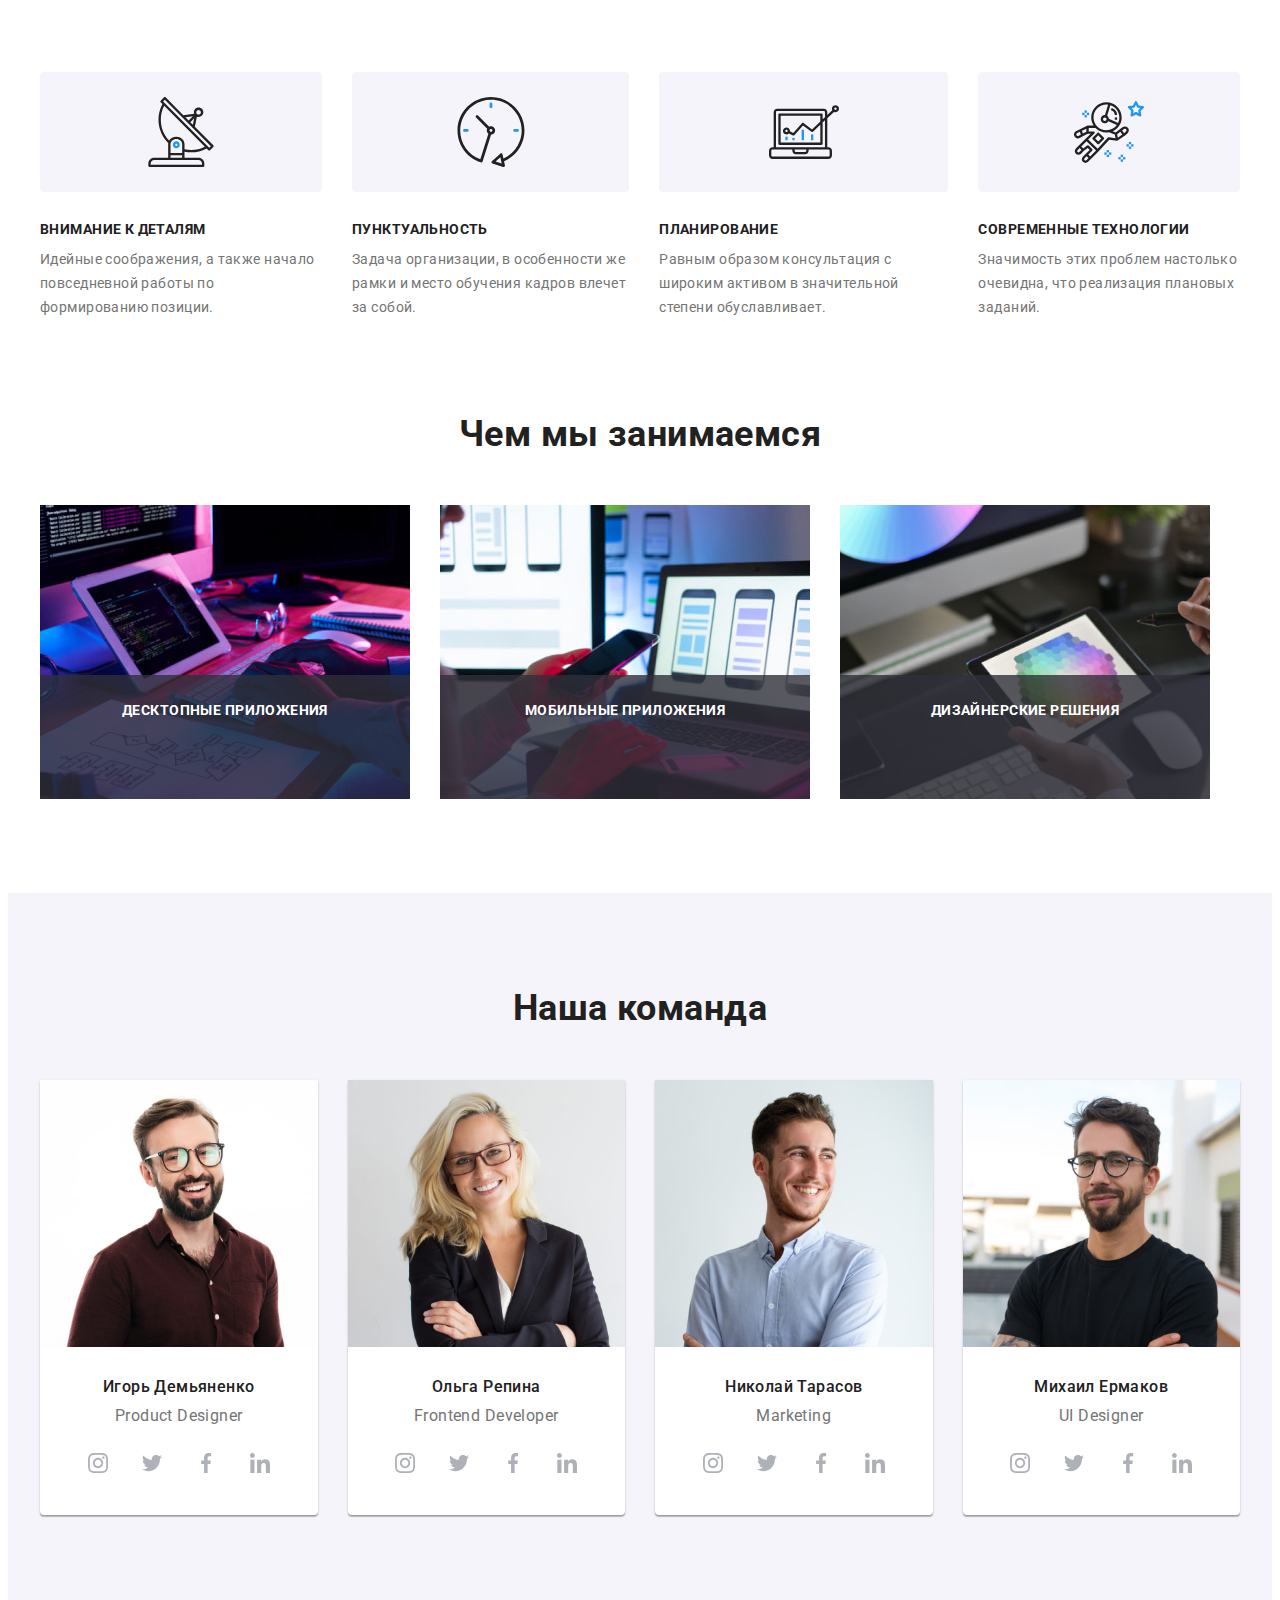
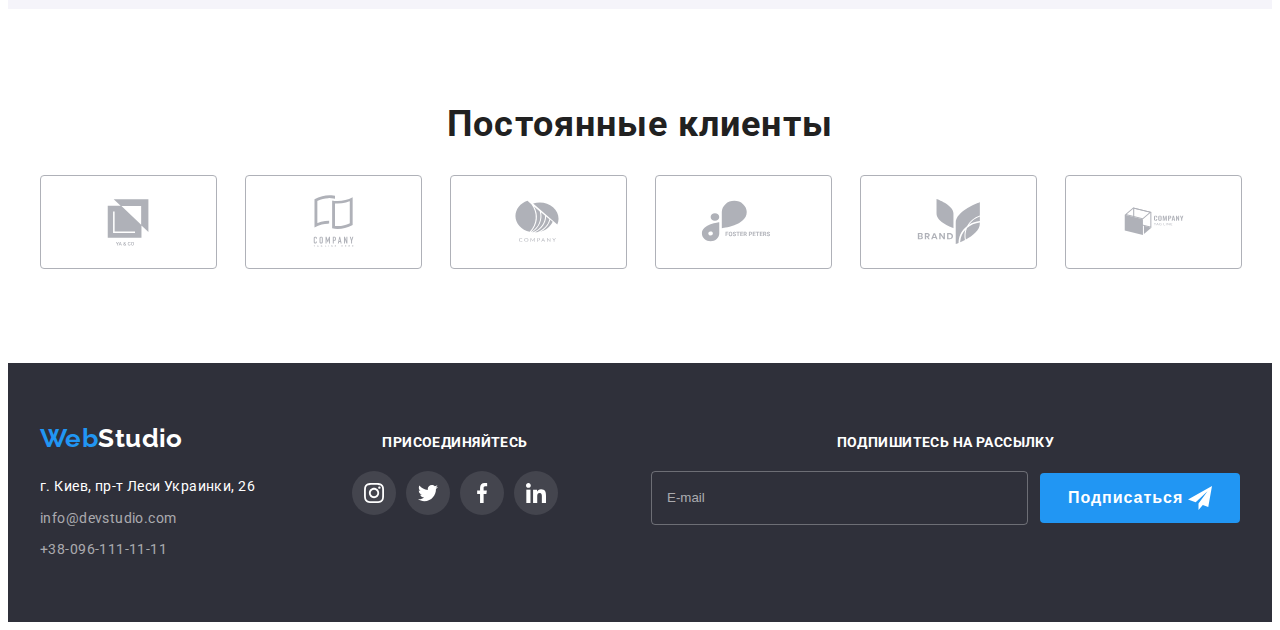
==== index.html @ 366bfcd6 "Закончил секцию footer" ====
<!DOCTYPE html>
<html lang="ru">
  <head>
    <meta charset="UTF-8" />
    <meta http-equiv="X-UA-Compatible" content="IE=edge" />
    <meta name="viewport" content="width=device-width, initial-scale=1.0" />
    <title>WebStudio</title>
    <link rel="preconnect" href="https://fonts.googleapis.com" />
    <link rel="preconnect" href="https://fonts.gstatic.com" crossorigin />
    <link
      href="https://fonts.googleapis.com/css2?family=Raleway:wght@700&family=Roboto:wght@400;500;700;900&display=swap"
      rel="stylesheet"
    />
    <link
      rel="stylesheet"
      href="https://cdnjs.cloudflare.com/ajax/libs/modern-normalize/1.1.0/modern-normalize.min.css"
      integrity="sha512-wpPYUAdjBVSE4KJnH1VR1HeZfpl1ub8YT/NKx4PuQ5NmX2tKuGu6U/JRp5y+Y8XG2tV+wKQpNHVUX03MfMFn9Q=="
      crossorigin="anonymous"
      referrerpolicy="no-referrer"
    />
    <!--<link rel="stylesheet" href="./css/normalize.css" />-->
    <!--<link rel="stylesheet" href="./css/styles.css" />-->
    <link rel="stylesheet" href="./css/main.min.css" />
  </head>
  <body>
    <!-- Верхняя линия -->
    <!-- <header class="header">
      <div class="container">
        <a href="./index.html" class="logo header__logo"
          >Web<span class="logo__text--black">Studio</span></a
        >
        <nav>
          <ul class="site-nav list">
            <li class="site-nav__item">
              <a href="./index.html" class="site-nav__link site-nav__link--current link">
                Студия
              </a>
            </li>
            <li class="site-nav__item">
              <a href="./portfolio.html" class="site-nav__link link"> Портфолио </a>
            </li>
            <li class="site-nav__item"><a href="" class="site-nav__link link"> Контакты </a></li>
          </ul>
        </nav>

        <ul class="contact-nav list">
          <li class="contact-nav__item">
            <a href="mailto:info@devstudio.com" class="contact-nav__link link">
              <svg class="contact-nav__icon" width="16px" height="12px">
                <use href="./images/icons.svg#icon-envelope-icon"></use>
              </svg>
              info@devstudio.com
            </a>
          </li>
          <li class="contact-nav__item">
            <a href="tel:+380961111111" class="contact-nav__link link">
              <svg class="contact-nav__icon" width="10px" height="16px">
                <use href="./images/icons.svg#icon-smartphone-icon"></use>
              </svg>
              +38-096-111-11-11
            </a>
          </li>
        </ul>
      </div>
    </header>-->

    <main>
      <!-- Шапка Hero-->

      <!-- <section class="hero">
        <div class="container">
          <h1 class="hero__title">Эффективные решения для вашего бизнеса</h1>
          <button type="button" class="hero__btn" data-modal-open>Заказать услугу</button>
        </div>
      </section>-->

      <!-- Особенности
    Заголовок скрыть после завершения верстки -->

      <section class="feature section">
        <div class="container">
          <h2 class="visually-hidden">Особенности</h2>
          <ul class="feature__list list">
            <li class="feature__item">
              <div class="feature__icon">
                <svg width="70px" height="70px">
                  <use href="./images/icons.svg#icon-antenna-icon"></use>
                </svg>
              </div>
              <h3 class="feature__title">Внимание к деталям</h3>
              <p class="feature__text">
                Идейные соображения, а также начало повседневной работы по формированию позиции.
              </p>
            </li>
            <li class="feature__item">
              <div class="feature__icon">
                <svg width="70px" height="70px">
                  <use href="./images/icons.svg#icon-clock-icon"></use>
                </svg>
              </div>
              <h3 class="feature__title">Пунктуальность</h3>
              <p class="feature__text">
                Задача организации, в особенности же рамки и место обучения кадров влечет за собой.
              </p>
            </li>
            <li class="feature__item">
              <div class="feature__icon">
                <svg width="70px" height="70px">
                  <use href="./images/icons.svg#icon-diagram-icon"></use>
                </svg>
              </div>
              <h3 class="feature__title">Планирование</h3>
              <p class="feature__text">
                Равным образом консультация с широким активом в значительной степени обуславливает.
              </p>
            </li>
            <li class="feature__item">
              <div class="feature__icon">
                <svg width="70px" height="70px">
                  <use href="./images/icons.svg#icon-astronaut-icon"></use>
                </svg>
              </div>
              <h3 class="feature__title">Современные технологии</h3>
              <p class="feature__text">
                Значимость этих проблем настолько очевидна, что реализация плановых заданий.
              </p>
            </li>
          </ul>
        </div>
      </section>

      <!-- Чем мы занимаемся-->
      <section class="examples section">
        <div class="container">
          <h2 class="examples__title">Чем мы занимаемся</h2>
          <ul class="examples__list list">
            <li class="examples__item">
              <img src="./images/img1.jpg" alt="Разработка приложений" width="100%" />
              <p class="examples__text">Десктопные приложения</p>
            </li>
            <li class="examples__item">
              <img src="./images/img2.jpg" alt="Разработка мобильных приложений" width="100%" />
              <p class="examples__text">Мобильные приложения</p>
            </li>
            <li class="examples__item">
              <img src="./images/img3.jpg" alt="Дизайнерское решение " width="100%" />
              <p class="examples__text">Дизайнерские решения</p>
            </li>
          </ul>
        </div>
      </section>

      <!-- Наша команда-->
      <section class="team section">
        <div class="container">
          <h2 class="team__title">Наша команда</h2>
          <ul class="team__list list">
            <li class="team__card">
              <img
                src="./images/Igor_1.jpg"
                class="team__img"
                alt="Игорь Демьяненко"
                width="100%"
              />
              <div class="team__board">
                <h3 class="team__initials">Игорь Демьяненко</h3>
                <p class="team__text">Product Designer</p>
                <ul class="team-social__list list">
                  <li class="team-social__item">
                    <a href="" class="team-social__link">
                      <svg class="team-social__icon" width="20px" height="20px">
                        <use href="./images/icons.svg#icon-instagram-icon"></use>
                      </svg>
                    </a>
                  </li>
                  <li class="team-social__item">
                    <a href="" class="team-social__link">
                      <svg class="team-social__icon" width="20px" height="20px">
                        <use href="./images/icons.svg#icon-twitter-icon"></use>
                      </svg>
                    </a>
                  </li>
                  <li class="team-social__item">
                    <a href="" class="team-social__link">
                      <svg class="team-social__icon" width="20px" height="20px">
                        <use href="./images/icons.svg#icon-facebook-icon"></use>
                      </svg>
                    </a>
                  </li>
                  <li class="team-social__item">
                    <a href="" class="team-social__link">
                      <svg class="team-social__icon" width="20px" height="20px">
                        <use href="./images/icons.svg#icon-linkedin-icon"></use>
                      </svg>
                    </a>
                  </li>
                </ul>
              </div>
            </li>
            <li class="team__card">
              <img src="./images/Olga_2.jpg" class="team__img" alt="Ольга Репина" width="100%" />
              <div class="team__board">
                <h3 class="team__initials">Ольга Репина</h3>
                <p class="team__text">Frontend Developer</p>
                <ul class="team-social__list list">
                  <li class="team-social__item">
                    <a href="" class="team-social__link">
                      <svg class="team-social__icon" width="20px" height="20px">
                        <use href="./images/icons.svg#icon-instagram-icon"></use>
                      </svg>
                    </a>
                  </li>
                  <li class="team-social__item">
                    <a href="" class="team-social__link">
                      <svg class="team-social__icon" width="20px" height="20px">
                        <use href="./images/icons.svg#icon-twitter-icon"></use>
                      </svg>
                    </a>
                  </li>
                  <li class="team-social__item">
                    <a href="" class="team-social__link">
                      <svg class="team-social__icon" width="20px" height="20px">
                        <use href="./images/icons.svg#icon-facebook-icon"></use>
                      </svg>
                    </a>
                  </li>
                  <li class="team-social__item">
                    <a href="" class="team-social__link">
                      <svg class="team-social__icon" width="20px" height="20px">
                        <use href="./images/icons.svg#icon-linkedin-icon"></use>
                      </svg>
                    </a>
                  </li>
                </ul>
              </div>
            </li>
            <li class="team__card">
              <img
                src="./images/Nikolai_3.jpg"
                class="team__img"
                alt="Николай Тарасов "
                width="100%"
              />
              <div class="team__board">
                <h3 class="team__initials">Николай Тарасов</h3>
                <p class="team__text">Marketing</p>
                <ul class="team-social__list list">
                  <li class="team-social__item">
                    <a href="" class="team-social__link">
                      <svg class="team-social__icon" width="20px" height="20px">
                        <use href="./images/icons.svg#icon-instagram-icon"></use>
                      </svg>
                    </a>
                  </li>
                  <li class="team-social__item">
                    <a href="" class="team-social__link">
                      <svg class="team-social__icon" width="20px" height="20px">
                        <use href="./images/icons.svg#icon-twitter-icon"></use>
                      </svg>
                    </a>
                  </li>
                  <li class="team-social__item">
                    <a href="" class="team-social__link">
                      <svg class="team-social__icon" width="20px" height="20px">
                        <use href="./images/icons.svg#icon-facebook-icon"></use>
                      </svg>
                    </a>
                  </li>
                  <li class="team-social__item">
                    <a href="" class="team-social__link">
                      <svg class="team-social__icon" width="20px" height="20px">
                        <use href="./images/icons.svg#icon-linkedin-icon"></use>
                      </svg>
                    </a>
                  </li>
                </ul>
              </div>
            </li>
            <li class="team__card">
              <img
                src="./images/Mihail_4.jpg"
                class="team__img"
                alt="Михаил Ермаков "
                width="100%"
              />
              <div class="team__board">
                <h3 class="team__initials">Михаил Ермаков</h3>
                <p class="team__text">UI Designer</p>
                <ul class="team-social__list list">
                  <li class="team-social__item">
                    <a href="" class="team-social__link">
                      <svg class="team-social__icon" width="20px" height="20px">
                        <use href="./images/icons.svg#icon-instagram-icon"></use>
                      </svg>
                    </a>
                  </li>
                  <li class="team-social__item">
                    <a href="" class="team-social__link">
                      <svg class="team-social__icon" width="20px" height="20px">
                        <use href="./images/icons.svg#icon-twitter-icon"></use>
                      </svg>
                    </a>
                  </li>
                  <li class="team-social__item">
                    <a href="" class="team-social__link">
                      <svg class="team-social__icon" width="20px" height="20px">
                        <use href="./images/icons.svg#icon-facebook-icon"></use>
                      </svg>
                    </a>
                  </li>
                  <li class="team-social__item">
                    <a href="" class="team-social__link">
                      <svg class="team-social__icon" width="20px" height="20px">
                        <use href="./images/icons.svg#icon-linkedin-icon"></use>
                      </svg>
                    </a>
                  </li>
                </ul>
              </div>
            </li>
          </ul>
        </div>
      </section>

      <!-- Клиенты-->
      <section class="сlients section">
        <div class="container">
          <h2 class="сlients-title">Постоянные клиенты</h2>
          <ul class="сlients-list list">
            <li class="сlients-item">
              <a href="" class="сlients-link">
                <svg class="сlients-icon" width="106px" height="60px">
                  <use href="./images/icons.svg#icon-Logo-client1"></use>
                </svg>
              </a>
            </li>
            <li class="сlients-item">
              <a href="" class="сlients-link">
                <svg class="сlients-icon" width="106px" height="60px">
                  <use href="./images/icons.svg#icon-Logo-client2"></use>
                </svg>
              </a>
            </li>
            <li class="сlients-item">
              <a href="" class="сlients-link">
                <svg class="сlients-icon" width="106px" height="60px">
                  <use href="./images/icons.svg#icon-Logo-client3"></use>
                </svg>
              </a>
            </li>
            <li class="сlients-item">
              <a href="" class="сlients-link">
                <svg class="сlients-icon" width="106px" height="60px">
                  <use href="./images/icons.svg#icon-Logo-client4"></use>
                </svg>
              </a>
            </li>
            <li class="сlients-item">
              <a href="" class="сlients-link">
                <svg class="сlients-icon" width="106px" height="60px">
                  <use href="./images/icons.svg#icon-Logo-client5"></use>
                </svg>
              </a>
            </li>
            <li class="сlients-item">
              <a href="" class="сlients-link">
                <svg class="сlients-icon" width="106px" height="60px">
                  <use href="./images/icons.svg#icon-Logo-client6"></use>
                </svg>
              </a>
            </li>
          </ul>
        </div>
      </section>
    </main>

    <!-- Подвал-->
    <footer class="footer">
      <div class="container">
        <div class="container-address">
          <div class="logo-footer">
            <a href="./index.html" class="logo">Web<span class="logo-span">Studio</span></a>
          </div>
          <address class="adress">
            <ul class="address-list list">
              <li class="address-street">
                <a
                  href="https://goo.gl/maps/XXbHukXFYU5bixoS6"
                  class="street"
                  target="_blank"
                  rel="noopener noindex nofollow"
                  >г. Киев, пр-т Леси Украинки, 26</a
                >
              </li>
              <li class="mail">
                <a href="mailto:info@devstudio.com" class="link"> info@devstudio.com </a>
              </li>
              <li class="tel"><a href="tel:+380961111111" class="link"> +38-096-111-11-11 </a></li>
            </ul>
          </address>
        </div>

        <div class="footer-social">
          <h2 class="social-title">Присоединяйтесь</h2>
          <ul class="footer-social-list list">
            <li class="footer-social-item">
              <a href="" class="footer-social-link">
                <svg class="footer-social-icon" width="20px" height="20px">
                  <use href="./images/icons.svg#icon-instagram-icon"></use>
                </svg>
              </a>
            </li>
            <li class="footer-social-item">
              <a href="" class="footer-social-link">
                <svg class="footer-social-icon" width="20px" height="20px">
                  <use href="./images/icons.svg#icon-twitter-icon"></use>
                </svg>
              </a>
            </li>
            <li class="footer-social-item">
              <a href="" class="footer-social-link">
                <svg class="footer-social-icon" width="20px" height="20px">
                  <use href="./images/icons.svg#icon-facebook-icon"></use>
                </svg>
              </a>
            </li>
            <li class="footer-social-item">
              <a href="" class="footer-social-link">
                <svg class="footer-social-icon" width="20px" height="20px">
                  <use href="./images/icons.svg#icon-linkedin-icon"></use>
                </svg>
              </a>
            </li>
          </ul>
        </div>

        <div class="subscribe">
          <p class="subscribe-item">Подпишитесь на рассылку</p>

          <form class="subscribe-form">
            <input
              type="email"
              class="subscribe-input"
              name="user-email"
              required
              placeholder="E-mail"
            />
            <button type="submit" class="subscribe-send">
              Подписаться
              <svg class="subscribe-icon" width="24px" height="24px">
                <use href="./images/icons.svg#icon-subscribe-send"></use>
              </svg>
            </button>
          </form>
        </div>
      </div>
    </footer>

    <!--Создаем backdrop и модальное окно-->
    <div class="backdrop is-hidden" data-modal>
      <div class="modal">
        <button type="button" class="modal-close-btn" data-modal-close>
          <svg class="modal-close-icon" width="18px" height="18px">
            <use href="./images/icons.svg#icon-close-modal"></use>
          </svg>
        </button>
        <p class="modal-title">Оставьте свои данные, мы вам перезвоним</p>

        <form>
          <div class="modal-filed">
            <label class="modal-label">
              Имя
              <span class="modal-input-wrap">
                <input type="text" class="modal-input" name="user-name" required />
                <svg class="input-icon" width="18px" height="18px">
                  <use href="./images/icons.svg#icon-person-black-18dp"></use>
                </svg>
              </span>
            </label>
          </div>
          <div class="modal-filed">
            <label class="modal-label">
              Телефон
              <span class="modal-input-wrap">
                <input type="tel" class="modal-input" name="user-tel" value="+380" required />
                <svg class="input-icon" width="18px" height="18px">
                  <use href="./images/icons.svg#icon-phone-black-18dp"></use>
                </svg>
              </span>
            </label>
          </div>
          <div class="modal-filed">
            <label class="modal-label">
              Почта
              <span class="modal-input-wrap">
                <input type="email" class="modal-input" name="user-email" required />
                <svg class="input-icon" width="18px" height="18px">
                  <use href="./images/icons.svg#icon-email-black-18dp"></use>
                </svg>
              </span>
            </label>
          </div>
          <div class="modal-text-filed">
            <label class="modal-label">
              Комментарий
              <textarea name="user-text" placeholder="Введите текст" class="modal-text"></textarea>
            </label>
          </div>
          <!--Создаем  check-box-->
          <div class="modal-check-filed">
            <input
              type="checkbox"
              class="input-check visually-hidden"
              id="input-check"
              name="policy"
              value="policy"
            />
            <label for="input-check" class="check-text"
              >Соглашаюсь с рассылкой и принимаю
              <a class="link-policy" href="">&nbsp;Условия договора</a></label
            >
          </div>
          <button type="submit" class="button-send">Отправить</button>
        </form>
      </div>
    </div>
    <script src="./js/modal.js"></script>
  </body>
</html>
---- css/styles.css ----
/*Объявляем CSS переменные для цвета */
:root {
  --primary-text-color: #757575; /*Цвет основного текста  */
  --title-text-color: #212121; /*Цвет заголовков */
  --accent-color: #2196f3; /* Цвет акцента  */
  --color-modal-button: #188ce8; /*Цвет кнопки модалки*/
  --address-text-color: #ffffff; /* Цвет физического адреса  */
  --hero-text-color: #ffffff; /* Цвет текста секции hero */
  --footer-cont-text-color: rgba(
    255,
    255,
    255,
    0.6
  ); /* Цвет контактов в Футере mail, tel, rgba(255, 255, 255, 0.6) */
  --footer-logo-span-color: #ffffff; /*Цвет span в логотипе footer */
  --primary-bg-color: #ffffff; /* Основной цвет фона body background  */
  --secondary-bg-color: #f5f4fa; /* Вторичный цвет фона */
  --hero-bg-color: #2f303a; /* Цвет фона hero  */
  --footer-bg-color: #2f303a; /* Цвет фона footer */
  --header-line-color: #ececec; /* Цвет линии в header !!!*/
  --btn-text-color: #ffffff; /*Цвет текста в кнопке*/
  --btn-accent-color: #2196f3; /* Цвет акцента кнопки */
  --btn-primary-color: #f5f4fa; /*Основной цвет кнопки*/
  --color-border-portfolio: #eeeeee; /* Цвет рамки в карточки портфолио*/

  --background-feature-icon: #f5f4fa; /*Цвет фона иконок Особенности*/
  --color-social-client-icon: #afb1b8; /* Основной цвет иконок соц. и клиентов */
  --accent-color-icon: #ffffff; /*Цвет акцента соц сетей */
  /*--- Переменные анимации---*/
  --transition-duration: 250ms;
  --transition-timing-function: cubic-bezier(0.4, 0, 0.2, 1);
}
.container {
  width: 1200px;
  padding-left: 15px;
  padding-right: 15px;
  margin: 0 auto;
  /*outline: 1px solid #f11014;*/
}
.section {
  padding: 94px 0px;
}
/* --------------Прячем заголовки-------------- */
.visually-hidden {
  position: absolute;
  width: 1px;
  height: 1px;
  margin: -1px;
  border: 0;
  padding: 0;

  white-space: nowrap;
  clip-path: inset(100%);
  clip: rect(0 0 0 0);
  overflow: hidden;
}
/*-------------------- Страница Студия -----------------*/
/* Глобальный стиль body */
body {
  background-color: var(--primary-bg-color);
  color: var(--primary-text-color);
  font-family: 'Roboto', Tahoma, sans-serif;
  font-size: 14px;
  line-height: 1.7;
  letter-spacing: 0.03em;
}
/* Убираем точки в списках */
.list {
  list-style: none;
}

/* ---------Секция Header ----------*/

.header {
  font-weight: 500;
  font-size: 14px;
  line-height: 1.14;
  letter-spacing: 0.02em;

  width: 100%;
  border-bottom: 1px solid var(--header-line-color);
}

/* Задаем цвет логотипа */
.logo {
  color: var(--accent-color);
  font-family: 'Raleway';
  font-weight: 700;
  font-size: 26px;
  line-height: 1.19;
  text-decoration: none; /* Убираем нижнее подчеркивание ссылок*/

  margin-right: 93px;
}

.logo-span {
  color: var(--title-text-color);
}
.footer .logo-span {
  color: var(--footer-logo-span-color);
}

/* Добавляем ссылкам наведение и фокус */
.site-nav .link {
  color: var(--title-text-color);
  padding: 30px 0px; /*Задали padding ,тем самым увеличили кликабельность ссылок*/
  display: block;

  transition-property: color;
  transition-duration: var(--transition-duration);
  transition-timing-function: var(--transition-timing-function);
}
.site-nav .link:hover,
.site-nav .link:focus {
  color: var(--accent-color);
}
.site-nav .link.current {
  color: var(--accent-color); /* Делает акцент на активную страницу */
}
/* Сделал нижнее подчеркивание активной страницы*/
.link.current {
  position: relative;
}

.link.current::after {
  content: '';

  position: absolute;
  left: 0px;
  bottom: -1px;

  width: 100%;
  height: 4px;
  border-radius: 2px;

  background-color: var(--accent-color);
}

.contact-nav .link {
  color: var(--primary-text-color);

  transition-property: fill, color;
  transition-duration: var(--transition-duration);
  transition-timing-function: var(--transition-timing-function);
}
.contact-nav .link:hover,
.contact-nav .link:focus {
  color: var(--accent-color);
}

/*Создаем Flex контейнер Header*/
.header .container {
  display: flex;
  align-items: center;
}
.site-nav {
  display: flex;
}
.contact-nav {
  display: flex;
  margin-left: auto;
}

.site-nav-item:not(:last-child) {
  margin-right: 50px;
}

/*Отступы тел и почта двумя способами*/
.contact-nav .contact-nav-item + .contact-nav-item {
  margin-left: 50px;
}
/*.contact-nav-item:not(:last-child) {
  margin-right: 50px;
}*/

/*---Центрируем иконки конверт и телефон---*/
.contact-nav-item .link {
  display: flex;
  align-items: center;
}

/*Задаем цвет иконок конверт и телефон */
.contact-icon {
  fill: var(--primary-text-color);
  margin-right: 10px;
  transition-property: fill;
  transition-duration: var(--transition-duration);
  transition-timing-function: var(--transition-timing-function);
}
/* Иконка наследует цвет ссылки при hover*/
.contact-nav .link:hover .contact-icon,
.contact-nav .link:focus .contact-icon {
  fill: currentColor;
}

/* Секция Hero */
.hero {
  text-align: center;
  color: var(--hero-text-color);
  max-width: 1600px;
  background-color: var(--hero-bg-color);
  padding-top: 200px;
  padding-bottom: 200px;
  margin-left: auto;
  margin-right: auto;

  background-image: linear-gradient(rgba(47, 48, 58, 0.4), rgba(47, 48, 58, 0.4)),
    url(../images/hero-bg.jpg);
  background-size: cover;
  background-position: center;
  background-repeat: no-repeat;
}
.hero-title {
  font-weight: 900;
  font-size: 44px;
  line-height: 1.36;
  text-align: center;
  letter-spacing: 0.06em;
  text-transform: uppercase;

  width: 696px;
  margin-bottom: 30px;
  margin-left: auto;
  margin-right: auto;

  /*outline: 1px solid #f11014;*/
}
/*Кнопка Заказать услугу */
.btn-hero {
  font-family: inherit; /*Наследование шрифта через родителя */
  font-weight: 700;
  font-size: 16px;
  line-height: 1.9;
  align-items: center;
  text-align: center;
  letter-spacing: 0.06em;

  background-color: var(--accent-color);
  color: var(--btn-text-color);
  min-width: 200px;
  border-radius: 4px;
  padding: 10px 32px;
  border: 0px;

  /*outline: 1px solid #f11014;*/
}
/*---------- Секция Особенности ---------*/

/* Задаем цвет тексту секции Особенности */

.feature-list .title {
  color: var(--title-text-color);
  font-weight: 700;
  font-size: 14px;
  line-height: 1.14;
  letter-spacing: 0.03em;
  text-transform: uppercase;
  margin-bottom: 10px;
  /* outline: 1px solid #f11014;*/
}

/* Оборачиваем элементы flex контейнер*/

.feature-list {
  display: flex;
}
.feature-item:not(:last-child) {
  margin-right: 30px;
}

.feature-icon {
  display: flex;
  width: 270px;
  height: 120px;
  background-color: var(--background-feature-icon);
  border-radius: 4px;
  margin-bottom: 30px;
  justify-content: center;
  align-items: center;
}

/*---------- Задаем цвет тексту секции Чем мы занимаемся ------*/

.examples {
  padding-top: 0px;
}
.examples-title {
  color: var(--title-text-color);
  font-weight: 700;
  font-size: 36px;
  line-height: 1.17;
  text-align: center;
  margin-bottom: 50px;
  /*outline: 1px solid #f11014;*/
}
/* Оборачиваем элементы flex контейнер*/

.examples-list {
  display: flex;
}

/* Текст с фоном спозиционирован поверх изображения*/
.examples-item {
  position: relative;
}

.label-title {
  position: absolute;
  width: 370px;
  height: 70px;
  left: 0;
  bottom: 0;

  font-weight: 700;
  font-size: 14px;
  line-height: 1.17;
  text-align: center;
  letter-spacing: 0.03em;
  text-transform: uppercase;
  padding: 27px 0px;
  color: var(--hero-text-color);

  background: rgba(47, 48, 58, 0.8);
}

.examples-item:not(:last-child) {
  margin-right: 30px;
}

/*------- Задаем цвет  секции и тексту Наша команда-------*/

.team {
  background-color: var(--secondary-bg-color);
}
.team-title {
  color: var(--title-text-color);
  font-weight: 700;
  font-size: 36px;
  line-height: 1.17;
  text-align: center;
  margin-bottom: 50px;
  /*outline: 1px solid #f11014;*/
}
.team-list .title {
  color: var(--title-text-color);
  font-weight: 500;
  font-size: 16px;
  line-height: 1.19;
  margin-bottom: 10px;
  /*outline: 1px solid #f11014;*/
}
.team-list .text {
  font-size: 16px;
  line-height: 1.19;
  margin-bottom: 16px;
  /*outline: 1px solid #f11014;*/
}
.team-list {
  display: flex;
  margin-left: -30px;
}

.team-board {
  text-align: center;
  padding: 30px;
}

.team-card {
  background: #ffffff;
  margin-left: 30px;

  box-shadow: 0px 1px 3px rgba(0, 0, 0, 0.12), 0px 1px 1px rgba(0, 0, 0, 0.14),
    0px 2px 1px rgba(0, 0, 0, 0.2);
  border-radius: 0px 0px 4px 4px;
}

/*------Создаем социальные ссылки------*/
.team-social-list {
  display: flex;
}
.team-social-link {
  display: flex;
  justify-content: center;
  align-items: center;

  width: 44px;
  height: 44px;
  border-radius: 50%;
  fill: var(--color-social-client-icon);

  transition-property: background-color, fill;
  transition-duration: var(--transition-duration);
  transition-timing-function: var(--transition-timing-function);
}
/*------Делаем hover для Соц сетей------*/

.team-social-link:hover,
.team-social-link:focus {
  background-color: var(--accent-color);
  fill: var(--accent-color-icon);
}

/*---Второй пример hover---*/
/*.team-social-icon {
  fill: currentColor;
}

.team-social-link:hover {
  background-color: var(--accent-color);
  color: var(--accent-color-icon);
}*/

/*---Третий пример hover является самым 
обширным для решения любых задач---*/

/*.team-social-link:hover {
  background-color: var(--accent-color);
}
.team-social-link:hover .team-social-icon {
  fill: var(--accent-color-icon);
}
.team-social-icon {
  fill: var(--color-social-client-icon);
}*/

/*-----Делаем отступ через селектор соседа-----*/
.team-social-item + .team-social-item {
  margin-left: 10px;
}

/*--------------Секция постоянные клиенты ------------*/
.сlients-list {
  display: flex;
}
.сlients-title {
  font-weight: 700;
  font-size: 36px;
  line-height: 1.17;
  text-align: center;
  letter-spacing: 0.03em;
  color: var(--title-text-color);

  margin-bottom: 50px;
}
.сlients-link {
  display: flex;
  width: 170px;
  height: 92px;

  border: 1px solid var(--color-social-client-icon);
  border-radius: 4px;
  justify-content: center;
  align-items: center;
  fill: var(--color-social-client-icon);

  transition-property: border-color, fill;
  transition-duration: var(--transition-duration);
  transition-timing-function: var(--transition-timing-function);
}

.сlients-icon {
  color: var(--color-social-client-icon);
}
/*------Делаем hover для Icon------*/

.сlients-link:hover,
.сlients-link:focus {
  border-color: var(--accent-color);
  fill: var(--accent-color);
}

.сlients-item + .сlients-item {
  margin-left: 30px;
}
/* -------------------------Секция footer--------------------- */

.footer .container {
  display: flex;
}
.container-address {
  margin-right: 70px;
}
.footer {
  background-color: var(--footer-bg-color);
  font-size: 14px;
  line-height: 1.7;
  padding: 60px 0px;
}

.logo-footer {
  margin-left: 0px;
  margin-bottom: 20px;
  /*outline: 1px solid #f11014;*/
}
.address-street {
  margin-bottom: 9px;
  /*outline: 1px solid #f11014;*/
}
.mail {
  margin-bottom: 9px;
  /*outline: 1px solid #f11014;*/
}

.address-list .street {
  color: var(--address-text-color);
}
.address-list .link {
  color: var(--footer-cont-text-color);
}
/* Добавляем ссылкам наведение и фокус */
.address-list .link {
  transition-property: color;
  transition-duration: var(--transition-duration);
  transition-timing-function: var(--transition-timing-function);
}
.address-list .link:hover,
.address-list .link:focus {
  color: var(--accent-color);
}
.link,
.street {
  text-decoration: none; /* Убираем нижнее подчеркивание ссылок*/
}

.address-list {
  font-style: normal; /* Убираем  курсив в ссылках footer */
}

/*------Создаем социальные ссылки------*/

/*------Задаем текст заголовку ------*/

.footer-social {
  margin-right: 93px;
}
.social-title {
  font-weight: 700;
  font-size: 14px;
  line-height: 1.14;
  letter-spacing: 0.03em;
  text-transform: uppercase;
  color: var(--hero-text-color);
  margin-bottom: 20px;
  padding-top: 9px;
}

.footer-social-list {
  display: flex;
}
.footer-social-link {
  width: 44px;
  height: 44px;
  border-radius: 50%;
  background-color: rgba(255, 255, 255, 0.1);
  display: flex;
  justify-content: center;
  align-items: center;
  fill: var(--accent-color-icon);

  transition-property: background-color;
  transition-duration: var(--transition-duration);
  transition-timing-function: var(--transition-timing-function);
}
/*------Делаем hover для Соц сетей------*/

.footer-social-link:hover,
.footer-social-link:focus {
  background-color: var(--accent-color);
}

/*-----Делаем отступ через селектор соседа-----*/
.footer-social-item + .footer-social-item {
  margin-left: 10px;
}

/*-----Подписка на рассылку------*/
.subscribe {
  width: 100%;
}

.subscribe-item {
  font-weight: 700;
  font-size: 14px;
  line-height: 1.14;
  letter-spacing: 0.03em;
  text-transform: uppercase;
  color: var(--hero-text-color);

  padding-top: 10px;
  margin-bottom: 20px;
}

.subscribe-form {
  display: inline-flex;
  align-items: center;
  justify-content: center;
}

.subscribe-input {
  width: 358px;
  height: 50px;
  padding-left: 15px;

  color: var(--hero-text-color);
  outline: none;
  background-color: transparent;
  border: 1px solid rgba(255, 255, 255, 0.3);
  border-radius: 4px;

  cursor: pointer;
  transition-property: border-color, color;
  transition-duration: var(--transition-duration);
  transition-timing-function: var(--transition-timing-function);
}
.subscribe-input::placeholder {
  color: rgba(255, 255, 255, 0.6);

  transition-property: color;
  transition-duration: var(--transition-duration);
  transition-timing-function: var(--transition-timing-function);
}

.subscribe-input:focus,
.subscribe-input:focus::placeholder {
  border-color: var(--accent-color);
  color: var(--accent-color);
}

.subscribe-send {
  position: relative;
  display: flex;

  width: 200px;
  height: 50px;
  padding: 10px 28px;
  margin-left: 12px;

  background-color: var(--btn-accent-color);
  border: none;
  border-radius: 4px;
  /*outline: none;*/

  font-weight: 700;
  font-size: 16px;
  line-height: 1.9;
  letter-spacing: 0.06em;
  color: var(--btn-text-color);
}

.subscribe-icon {
  position: absolute;
  right: 28px;
  top: 13px;
  margin-left: 10px;
}
/*.subscribe-send:focus {
  
}*/

/*------ Создаем backdrop и модальное окно ------*/

.backdrop {
  position: fixed;
  top: 0;
  width: 100%;
  height: 100%;
  background-color: rgba(0, 0, 0, 0.2);
  transition-property: opacity, visibility;
  transition-duration: 1500ms;
}

.modal {
  position: absolute;
  left: 50%;
  top: 50%;
  width: 528px;
  height: 581px;
  padding: 40px;
  border-radius: 4px;
  background-color: #ffffff;
  box-shadow: 0px 1px 3px rgba(0, 0, 0, 0.12), 0px 1px 1px rgba(0, 0, 0, 0.14),
    0px 2px 1px rgba(0, 0, 0, 0.2);

  transform: translate(-50%, -50%);
  transition-property: rotate(0deg) scale(1);
  transition-duration: 1000ms;
}
.modal-close-btn {
  position: absolute;
  right: 8px;
  top: 8px;

  width: 30px;
  height: 30px;
  border-radius: 50%;
  background-color: transparent;
  border: 1px solid rgba(0, 0, 0, 0.1);
  outline: none;

  transition-property: fill;
  transition-duration: var(--transition-duration);
  transition-timing-function: var(--transition-timing-function);
}
.modal-close-btn:hover,
.modal-close-btn:focus {
  fill: var(--accent-color);
}

.modal-close-icon {
  position: absolute;
  left: 50%;
  top: 50%;
  transform: translate(-50%, -50%);
}

.is-hidden {
  opacity: 0;
  pointer-events: none;
  visibility: hidden;
}

.backdrop.is-hidden .modal {
  transform: rotateY(-180deg) scale(0.1);
  transition-duration: 1000ms;
}

/*-----Заглавие модального окна-----*/
.modal-title {
  font-weight: 700;
  font-size: 20px;
  line-height: 1.15;
  text-align: center;
  letter-spacing: 0.03em;
  margin-bottom: 12px;
  color: var(--title-text-color);
}

.modal-filed {
  font-size: 12px;
  line-height: 1.17;
  letter-spacing: 0.01em;
  margin-bottom: 10px;
}

.modal-input {
  width: 100%;
  height: 40px;
  padding-left: 42px;
  margin-top: 4px;

  border: 1px solid rgba(33, 33, 33, 0.2);
  border-radius: 4px;
  outline: none;

  cursor: pointer;
  transition-property: border-color, fill;
  transition-duration: var(--transition-duration);
  transition-timing-function: var(--transition-timing-function);
}

.modal-input:focus {
  border-color: var(--accent-color);
}

.modal-input:focus + .input-icon {
  fill: var(--accent-color);
}
/*-----Ориентируем иконки в Input-----*/
.modal-input-wrap {
  position: relative;
}

.input-icon {
  position: absolute;
  left: 12px;
  top: 50%;
  transform: translateY(-50%);
}

.modal-text-filed {
  font-size: 12px;
  line-height: 1.17;
  letter-spacing: 0.01em;
  margin-bottom: 20px;
}

.modal-text {
  width: 100%;
  height: 120px;
  padding: 12px 16px;
  margin-top: 4px;

  border: 1px solid rgba(33, 33, 33, 0.2);
  border-radius: 4px;
  resize: none;
  outline: none;
  cursor: pointer;

  transition-property: border-color;
  transition-duration: var(--transition-duration);
  transition-timing-function: var(--transition-timing-function);
}
.modal-text::placeholder {
  color: rgba(117, 117, 117, 0.5);
}

.modal-text:focus {
  border-color: var(--accent-color);
}

/*-----Создаем  check-box-----*/

.modal-check-filed {
  margin-bottom: 30px;
}
.check-text {
  display: flex;

  font-size: 14px;
  line-height: 1.7;
  letter-spacing: 0.03em;
  color: var(--primary-text-color);
  align-items: center;
  justify-content: center;
}

.check-text::before {
  content: '';
  width: 16px;
  height: 15px;
  border: 2px solid var(--title-text-color);
  border-radius: 3px;
  margin-right: 9px;
  transition-property: background-color, background-image;
  transition-duration: var(--transition-duration);
  transition-timing-function: var(--transition-timing-function);
}

.input-check:checked + .check-text::before {
  background-image: url(../images/check.svg);
  background-repeat: no-repeat;
  background-position: center;
  background-color: var(--accent-color);
  border: none;
}

.link-policy {
  color: var(--accent-color);
  outline: none;
  border-radius: 4px;
  border: 1px solid transparent;

  transition-property: border-color;
  transition-duration: var(--transition-duration);
  transition-timing-function: var(--transition-timing-function);
}
.link-policy:focus {
  border-color: var(--accent-color);
}

.button-send {
  display: block;
  width: 200px;
  height: 50px;
  padding: 10px 0px;
  margin-left: auto;
  margin-right: auto;
  border-radius: 4px;
  border: none;
  outline: none;
  background-color: var(--color-modal-button);

  font-weight: 700;
  font-size: 16px;
  line-height: 1.9;
  text-align: center;
  letter-spacing: 0.06em;
  color: var(--btn-text-color);

  transition-property: background-color, box-shadow;
  transition-duration: var(--transition-duration);
  transition-timing-function: var(--transition-timing-function);
}

.button-send:hover,
.button-send:focus {
  background-color: var(--btn-accent-color);
  box-shadow: 0px 4px 4px rgba(0, 0, 0, 0.15);
}

/*-------------------- Страница портфолио -----------------*/
/* Убираем точки в списках */
.button-list {
  display: flex;
  list-style: none;
  margin-bottom: 50px;
}

.project {
  list-style: none;
}

/* Кнопки фильтра ,задаем цвет и свойства */
.btn-filter {
  font-family: inherit; /*Наследование шрифта через родителя */
  font-weight: 500;
  font-size: 16px;
  line-height: 1.6;
  text-align: center;
  letter-spacing: 0.03em;

  background-color: var(--btn-primary-color);

  padding: 6px 22px;
  border-radius: 4px;
  border: 0px;
  transition-property: background-color, color, box-shadow;
  transition-duration: var(--transition-duration);
  transition-timing-function: var(--transition-timing-function);

  /* outline: 1px solid #f11014;*/
}

.btn-filter:hover,
.btn-filter:focus {
  background-color: var(--btn-accent-color);
  color: var(--btn-text-color);
  box-shadow: 0px 3px 1px rgba(0, 0, 0, 0.1), 0px 1px 2px rgba(0, 0, 0, 0.08),
    0px 2px 2px rgba(0, 0, 0, 0.12);
}

.button-item:not(:last-child) {
  margin-right: 8px;
}

.button-item:last-child {
  margin-right: auto;
}

.button-item:first-child {
  margin-left: auto;
}

/* Задаем цвет тексту */

.project .title {
  font-weight: 700;
  font-size: 18px;
  line-height: 2;
  letter-spacing: 0.06em;
  color: var(--title-text-color);

  margin-bottom: 4px;
  /*outline: 1px solid #f11014;*/
}

.project .text {
  font-size: 16px;
  line-height: 1.9;
  color: var(--primary-text-color);
  /*outline: 1px solid #f11014;*/
}

/*Делаем рамку внизу карточки портфолио*/
.border {
  padding: 20px 24px;
  border-right: 1px solid var(--color-border-portfolio);
  border-left: 1px solid var(--color-border-portfolio);
  border-bottom: 1px solid var(--color-border-portfolio);
  width: 370px;
}

.project {
  display: flex;
  flex-wrap: wrap;
  margin-left: -30px;
  margin-top: -30px;
  /*gap: 30px;*/
}

.project-item {
  /*flex-basis: calc((100% - 90px) / 3);*/

  flex-basis: calc(100% / 3 - 30px);
  margin-left: 30px;
  margin-top: 30px;

  transition-property: box-shadow;
  transition-duration: var(--transition-duration);
  transition-timing-function: var(--transition-timing-function);
}

.project-overlay {
  position: relative;
  overflow: hidden;
}
.description {
  position: absolute;
  left: 0;
  bottom: 0;
  width: 100%;
  height: 100%;
  transform: translateY(101%);
  transition-property: transform;
  transition-duration: var(--transition-duration);
  transition-timing-function: var(--transition-timing-function);

  font-size: 18px;
  line-height: 1.6;
  letter-spacing: 0.03em;
  color: var(--hero-text-color);

  padding: 63px 24px;
  background: rgba(33, 150, 243, 0.9);
}

/* Делаем тень и вызываем оверлей с 
текстом  при hover  */

.project-item:hover {
  box-shadow: 0px 4px 4px rgba(0, 0, 0, 0.25);
}

.project-item:hover .description {
  transform: translateY(0);
}
---- css/main.min.css ----
﻿:root{--primary-text-color: #757575;--title-text-color: #212121;--accent-color: #2196f3;--color-modal-button: #188ce8;--address-text-color: #ffffff;--hero-text-color: #ffffff;--footer-cont-text-color: rgba( 255, 255, 255, 0.6 );--footer-logo-span-color: #ffffff;--primary-bg-color: #ffffff;--secondary-bg-color: #f5f4fa;--hero-bg-color: #2f303a;--footer-bg-color: #2f303a;--header-line-color: #ececec;--btn-text-color: #ffffff;--btn-accent-color: #2196f3;--btn-primary-color: #f5f4fa;--color-border-portfolio: #eeeeee;--background-feature-icon: #f5f4fa;--color-social-client-icon: #afb1b8;--accent-color-icon: #ffffff;--transition-duration: 250ms;--transition-timing-function: cubic-bezier(0.4, 0, 0.2, 1)}p,h1,h2,h3,h4,h5,h6{margin:0}ul,ol{padding-left:0;margin:0}button{cursor:pointer}img{display:block}.list{list-style:none}.link,.street{text-decoration:none}.visually-hidden{position:absolute;width:1px;height:1px;margin:-1px;border:0;padding:0;white-space:nowrap;clip-path:inset(100%);clip:rect(0 0 0 0);overflow:hidden}.container{padding-left:15px;padding-right:15px;margin:0 auto}@media screen and (min-width: 480px){.container{width:480px}}@media screen and (min-width: 768px){.container{width:768px}}@media screen and (min-width: 1200px){.container{width:1200px}}.section{padding:60px 0}@media screen and (min-width: 1200px){.section{padding:94px 0px}}body{background-color:var(--primary-bg-color);color:var(--primary-text-color);font-family:"Roboto",Tahoma,sans-serif;font-size:14px;line-height:1.7;letter-spacing:.03em}.logo{color:var(--accent-color);font-family:"Raleway";font-weight:700;font-size:26px;line-height:1.19;text-decoration:none}.header__logo{margin-right:93px}.logo__text--black{color:var(--title-text-color)}.logo-footer{margin-left:0px;margin-bottom:20px}.footer .logo-span{color:var(--footer-logo-span-color)}.hero__btn{font-family:inherit;font-weight:700;font-size:16px;line-height:1.9;align-items:center;text-align:center;letter-spacing:.06em;background-color:var(--accent-color);color:var(--btn-text-color);min-width:200px;border-radius:4px;padding:10px 32px;border:0px}.button-list{display:flex;margin-bottom:50px}.btn-filter{font-family:inherit;font-weight:500;font-size:16px;line-height:1.6;text-align:center;letter-spacing:.03em;background-color:var(--btn-primary-color);padding:6px 22px;border-radius:4px;border:0px;transition-property:background-color,color,box-shadow;transition-duration:var(--transition-duration);transition-timing-function:var(--transition-timing-function)}.btn-filter:hover,.btn-filter:focus{background-color:var(--btn-accent-color);color:var(--btn-text-color);box-shadow:0px 3px 1px rgba(0,0,0,.1),0px 1px 2px rgba(0,0,0,.08),0px 2px 2px rgba(0,0,0,.12)}.button-item:not(:last-child){margin-right:8px}.button-item:last-child{margin-right:auto}.button-item:first-child{margin-left:auto}.project-overlay{position:relative;overflow:hidden}.description{position:absolute;left:0;bottom:0;width:100%;height:100%;transform:translateY(101%);transition-property:transform;transition-duration:var(--transition-duration);transition-timing-function:var(--transition-timing-function);font-size:18px;line-height:1.6;letter-spacing:.03em;color:var(--hero-text-color);padding:63px 24px;background:rgba(33,150,243,.9)}.team-social__list{display:flex;justify-content:center}.team-social__link{display:flex;justify-content:center;align-items:center;width:44px;height:44px;border-radius:50%;fill:var(--color-social-client-icon);transition-property:background-color,fill;transition-duration:var(--transition-duration);transition-timing-function:var(--transition-timing-function)}.team-social__link:hover,.team-social__link:focus{background-color:var(--accent-color);fill:var(--accent-color-icon)}.team-social__item+.team-social__item{margin-left:10px}.social-title{font-weight:700;font-size:14px;line-height:1.14;letter-spacing:.03em;text-transform:uppercase;text-align:center;color:var(--hero-text-color);margin-bottom:20px}@media screen and (max-width: 1199.9px){.footer-social{margin-bottom:60px}}@media screen and (min-width: 1200px){.footer-social{margin-right:93px}}.footer-social-list{display:flex;justify-content:center}.footer-social-link{width:44px;height:44px;border-radius:50%;background-color:rgba(255,255,255,.1);display:flex;justify-content:center;align-items:center;fill:var(--accent-color-icon);transition-property:background-color;transition-duration:var(--transition-duration);transition-timing-function:var(--transition-timing-function)}.footer-social-link:hover,.footer-social-link:focus{background-color:var(--accent-color)}.footer-social-item+.footer-social-item{margin-left:10px}.backdrop{position:fixed;top:0;width:100%;height:100%;background-color:rgba(0,0,0,.2);transition-property:opacity,visibility;transition-duration:1500ms}.modal{position:absolute;left:50%;top:50%;width:528px;height:581px;padding:40px;border-radius:4px;background-color:#fff;box-shadow:0px 1px 3px rgba(0,0,0,.12),0px 1px 1px rgba(0,0,0,.14),0px 2px 1px rgba(0,0,0,.2);transform:translate(-50%, -50%);transition-property:rotate(0deg) scale(1);transition-duration:1000ms}.modal-close-btn{position:absolute;right:8px;top:8px;width:30px;height:30px;border-radius:50%;background-color:rgba(0,0,0,0);border:1px solid rgba(0,0,0,.1);outline:none;transition-property:fill;transition-duration:var(--transition-duration);transition-timing-function:var(--transition-timing-function)}.modal-close-btn:hover,.modal-close-btn:focus{fill:var(--accent-color)}.modal-close-icon{position:absolute;left:50%;top:50%;transform:translate(-50%, -50%)}.is-hidden{opacity:0;pointer-events:none;visibility:hidden}.backdrop.is-hidden .modal{transform:rotateY(-180deg) scale(0.1);transition-duration:1000ms}.modal-title{font-weight:700;font-size:20px;line-height:1.15;text-align:center;letter-spacing:.03em;margin-bottom:12px;color:var(--title-text-color)}.modal-filed{font-size:12px;line-height:1.17;letter-spacing:.01em;margin-bottom:10px}.modal-input{width:100%;height:40px;padding-left:42px;margin-top:4px;border:1px solid rgba(33,33,33,.2);border-radius:4px;outline:none;cursor:pointer;transition-property:border-color,fill;transition-duration:var(--transition-duration);transition-timing-function:var(--transition-timing-function)}.modal-input:focus{border-color:var(--accent-color)}.modal-input:focus+.input-icon{fill:var(--accent-color)}.modal-input-wrap{position:relative}.input-icon{position:absolute;left:12px;top:50%;transform:translateY(-50%)}.modal-text-filed{font-size:12px;line-height:1.17;letter-spacing:.01em;margin-bottom:20px}.modal-text{width:100%;height:120px;padding:12px 16px;margin-top:4px;border:1px solid rgba(33,33,33,.2);border-radius:4px;resize:none;outline:none;cursor:pointer;transition-property:border-color;transition-duration:var(--transition-duration);transition-timing-function:var(--transition-timing-function)}.modal-text::placeholder{color:rgba(117,117,117,.5)}.modal-text:focus{border-color:var(--accent-color)}.modal-check-filed{margin-bottom:30px}.check-text{display:flex;font-size:14px;line-height:1.7;letter-spacing:.03em;color:var(--primary-text-color);align-items:center;justify-content:center}.check-text::before{content:"";width:16px;height:15px;border:2px solid var(--title-text-color);border-radius:3px;margin-right:9px;transition-property:background-color,background-image;transition-duration:var(--transition-duration);transition-timing-function:var(--transition-timing-function)}.input-check:checked+.check-text::before{background-image:url(../images/check.svg);background-repeat:no-repeat;background-position:center;background-color:var(--accent-color);border:none}.link-policy{color:var(--accent-color);outline:none;border-radius:4px;border:1px solid rgba(0,0,0,0);transition-property:border-color;transition-duration:var(--transition-duration);transition-timing-function:var(--transition-timing-function)}.link-policy:focus{border-color:var(--accent-color)}.button-send{display:block;width:200px;height:50px;padding:10px 0px;margin-left:auto;margin-right:auto;border-radius:4px;border:none;outline:none;background-color:var(--color-modal-button);font-weight:700;font-size:16px;line-height:1.9;text-align:center;letter-spacing:.06em;color:var(--btn-text-color);transition-property:background-color,box-shadow;transition-duration:var(--transition-duration);transition-timing-function:var(--transition-timing-function)}.button-send:hover,.button-send:focus{background-color:var(--btn-accent-color);box-shadow:0px 4px 4px rgba(0,0,0,.15)}.header{font-weight:500;font-size:14px;line-height:1.14;letter-spacing:.02em;width:100%;border-bottom:1px solid var(--header-line-color)}.header .container{display:flex;align-items:center}.site-nav{display:flex}.site-nav__item:not(:last-child){margin-right:50px}.site-nav__link{color:var(--title-text-color);padding:30px 0px;display:block;transition-property:color;transition-duration:var(--transition-duration);transition-timing-function:var(--transition-timing-function)}.site-nav__link:hover,.site-nav__link:focus{color:var(--accent-color)}.site-nav__link--current{color:var(--accent-color)}.site-nav__link--current{position:relative}.site-nav__link--current::after{content:"";position:absolute;left:0px;bottom:-1px;width:100%;height:4px;border-radius:2px;background-color:var(--accent-color)}.contact-nav{display:flex;margin-left:auto}.contact-nav__item+.contact-nav__item{margin-left:50px}.contact-nav__icon{fill:var(--primary-text-color);margin-right:10px;transition-property:fill;transition-duration:var(--transition-duration);transition-timing-function:var(--transition-timing-function)}.contact-nav__link{display:flex;align-items:center;color:var(--primary-text-color);transition-property:fill,color;transition-duration:var(--transition-duration);transition-timing-function:var(--transition-timing-function)}.contact-nav__link:hover,.contact-nav__link:focus{color:var(--accent-color)}.contact-nav__link:hover .contact-nav__icon,.contact-nav__link:focus .contact-nav__icon{fill:currentColor}.hero{text-align:center;max-width:1600px;background-color:var(--hero-bg-color);padding-top:200px;padding-bottom:200px;margin-left:auto;margin-right:auto;background-image:linear-gradient(rgba(47, 48, 58, 0.4), rgba(47, 48, 58, 0.4)),url(../images/hero-bg.jpg);background-size:cover;background-position:center;background-repeat:no-repeat}.hero__title{font-weight:900;font-size:44px;line-height:1.36;text-align:center;letter-spacing:.06em;text-transform:uppercase;color:var(--hero-text-color);width:696px;margin-bottom:30px;margin-left:auto;margin-right:auto}.feature__list{display:block}@media screen and (min-width: 768px){.feature__list{display:flex;flex-wrap:wrap;margin-right:-30px;margin-top:-30px}}@media screen and (min-width: 1200px){.feature__list{flex-wrap:nowrap;margin-right:0px}}.feature__item{display:block}@media screen and (max-width: 767.9px){.feature__item:not(:last-child){margin-bottom:30px}}@media screen and (min-width: 768px)and (max-width: 1199.9px){.feature__item{flex-basis:calc(50% - 30px);margin-right:30px;margin-top:30px}}@media screen and (min-width: 1200px){.feature__item:not(:last-child){margin-right:30px}}.feature__title{color:var(--title-text-color);font-weight:700;font-size:14px;line-height:1.14;letter-spacing:.03em;text-align:center;text-transform:uppercase;margin-bottom:10px}@media screen and (min-width: 768px){.feature__title{text-align:left}}.feature__icon{display:flex;width:100%;height:120px;background-color:var(--background-feature-icon);border-radius:4px;margin-bottom:30px;justify-content:center;align-items:center}.examples{padding-top:0px}@media screen and (max-width: 1199.9px){.examples{display:none}}.examples__title{color:var(--title-text-color);font-weight:700;font-size:36px;line-height:1.17;text-align:center;margin-bottom:50px}.examples__list{display:flex}.examples__item{position:relative}.examples__item:not(:last-child){margin-right:30px}.examples__text{position:absolute;width:370px;height:70px;left:0;bottom:0;font-weight:700;font-size:14px;line-height:1.17;text-align:center;letter-spacing:.03em;text-transform:uppercase;padding:27px 0px;color:var(--hero-text-color);background:rgba(47,48,58,.8)}.examples__text{position:absolute;width:370px;height:70px;left:0;bottom:0;font-weight:700;font-size:14px;line-height:1.17;text-align:center;letter-spacing:.03em;text-transform:uppercase;padding:27px 0px;color:var(--hero-text-color);background:rgba(47,48,58,.8)}.team{background-color:var(--secondary-bg-color)}.team__title{color:var(--title-text-color);font-weight:700;font-size:36px;line-height:1.17;text-align:center;margin-bottom:30px}@media screen and (min-width: 1200px){.team__title{margin-bottom:50px}}.team__initials{color:var(--title-text-color);font-weight:500;font-size:16px;line-height:1.19;margin-bottom:10px}.team__text{font-size:16px;line-height:1.19;margin-bottom:16px}@media screen and (min-width: 768px){.team__list{display:flex;flex-wrap:wrap;margin-left:-30px;margin-top:-30px}}.team__board{text-align:center;padding-top:30px;padding-bottom:24px}@media screen and (min-width: 1200px){.team__board{padding:30px}}.team__card{margin-top:30px;background:#fff;box-shadow:0px 1px 3px rgba(0,0,0,.12),0px 1px 1px rgba(0,0,0,.14),0px 2px 1px rgba(0,0,0,.2);border-radius:0px 0px 4px 4px}@media screen and (min-width: 768px){.team__card{flex-basis:calc(50% - 30px);margin-left:30px;margin-top:30px}}@media screen and (min-width: 1200px){.team__card{flex-basis:calc(25% - 30px);margin-left:30px;margin-top:30px}}.сlients-title{font-weight:700;font-size:36px;line-height:1.17;text-align:center;letter-spacing:.03em;color:var(--title-text-color);margin-bottom:30px}.сlients-list{display:flex}@media screen and (max-width: 1199.9px){.сlients-list{flex-wrap:wrap;margin-right:-30px;margin-top:-30px}}@media screen and (max-width: 768px){.сlients-item{flex-basis:calc(50% - 30px);margin-right:30px;margin-top:30px}}@media screen and (min-width: 768px)and (max-width: 1199.9px){.сlients-item{flex-basis:calc(33.3333333333% - 30px);margin-right:30px;margin-top:30px}}@media screen and (min-width: 1199.9px){.сlients-item{width:100%}.сlients-item+.сlients-item{margin-left:30px}}.сlients-link{display:flex;width:100%;height:92px;border:1px solid var(--color-social-client-icon);border-radius:4px;justify-content:center;align-items:center;fill:var(--color-social-client-icon);transition-property:border-color,fill;transition-duration:var(--transition-duration);transition-timing-function:var(--transition-timing-function)}.сlients-link:hover,.сlients-link:focus{border-color:var(--accent-color);fill:var(--accent-color)}.сlients-icon{color:var(--color-social-client-icon)}.footer{background-color:var(--footer-bg-color);font-size:14px;line-height:1.7;padding:60px 0px}@media screen and (max-width: 1199.9px){.footer{text-align:center}}@media screen and (min-width: 768px)and (max-width: 1199.9px){.footer .container{display:flex;flex-wrap:wrap;justify-content:space-around}}@media screen and (min-width: 1200px){.footer .container{display:flex;align-items:baseline}}.address-street{margin-bottom:8px}.mail{margin-bottom:8px}@media screen and (max-width: 1199.9px){.container-address{margin-bottom:60px}}@media screen and (min-width: 1200px){.container-address{flex-grow:1;margin-right:70px}}.address-list{font-style:normal}.address-list .street{color:var(--address-text-color)}.address-list .link{color:var(--footer-cont-text-color);transition-property:color;transition-duration:var(--transition-duration);transition-timing-function:var(--transition-timing-function)}.address-list .link:hover,.address-list .link:focus{color:var(--accent-color)}.subscribe{display:block}.subscribe-item{font-weight:700;font-size:14px;line-height:1.14;letter-spacing:.03em;text-transform:uppercase;text-align:center;color:var(--hero-text-color);margin-bottom:20px}.subscribe-input{width:100%;height:50px;padding-left:15px;color:var(--hero-text-color);outline:none;background-color:rgba(0,0,0,0);border:1px solid rgba(255,255,255,.3);border-radius:4px;cursor:pointer;transition-property:border-color,color;transition-duration:var(--transition-duration);transition-timing-function:var(--transition-timing-function)}@media screen and (max-width: 1199.9px){.subscribe-input{margin-bottom:20px}}@media screen and (min-width: 768px)and (max-width: 1199.9px){.subscribe-input{width:450px}}@media screen and (min-width: 1200px){.subscribe-input{width:358px}}.subscribe-input::placeholder{color:rgba(255,255,255,.6);transition-property:color;transition-duration:var(--transition-duration);transition-timing-function:var(--transition-timing-function)}.subscribe-input:focus,.subscribe-input:focus::placeholder{border-color:var(--accent-color);color:var(--accent-color)}.subscribe-send{position:relative;display:flex;width:200px;height:50px;padding:10px 28px;margin:auto;background-color:var(--btn-accent-color);border:none;border-radius:4px;font-weight:700;font-size:16px;line-height:1.9;letter-spacing:.06em;color:var(--btn-text-color)}@media screen and (min-width: 1200px){.subscribe-send{margin-left:12px}}.subscribe-icon{position:absolute;right:28px;top:13px;margin-left:10px}@media screen and (min-width: 1200px){.subscribe-form{display:inline-flex;align-items:center;justify-content:center}}.border{padding:20px 24px;border-right:1px solid var(--color-border-portfolio);border-left:1px solid var(--color-border-portfolio);border-bottom:1px solid var(--color-border-portfolio);width:370px}.project{display:flex;flex-wrap:wrap;margin-left:-30px;margin-top:-30px}.project-item{flex-basis:calc(33.3333333333% - 30px);margin-left:30px;margin-top:30px;transition-property:box-shadow;transition-duration:var(--transition-duration);transition-timing-function:var(--transition-timing-function)}.project-item:hover{box-shadow:0px 4px 4px rgba(0,0,0,.25)}.project-item:hover .description{transform:translateY(0)}.project .title{font-weight:700;font-size:18px;line-height:2;letter-spacing:.06em;color:var(--title-text-color);margin-bottom:4px}.project .text{font-size:16px;line-height:1.9;color:var(--primary-text-color)}/*# sourceMappingURL=main.min.css.map */
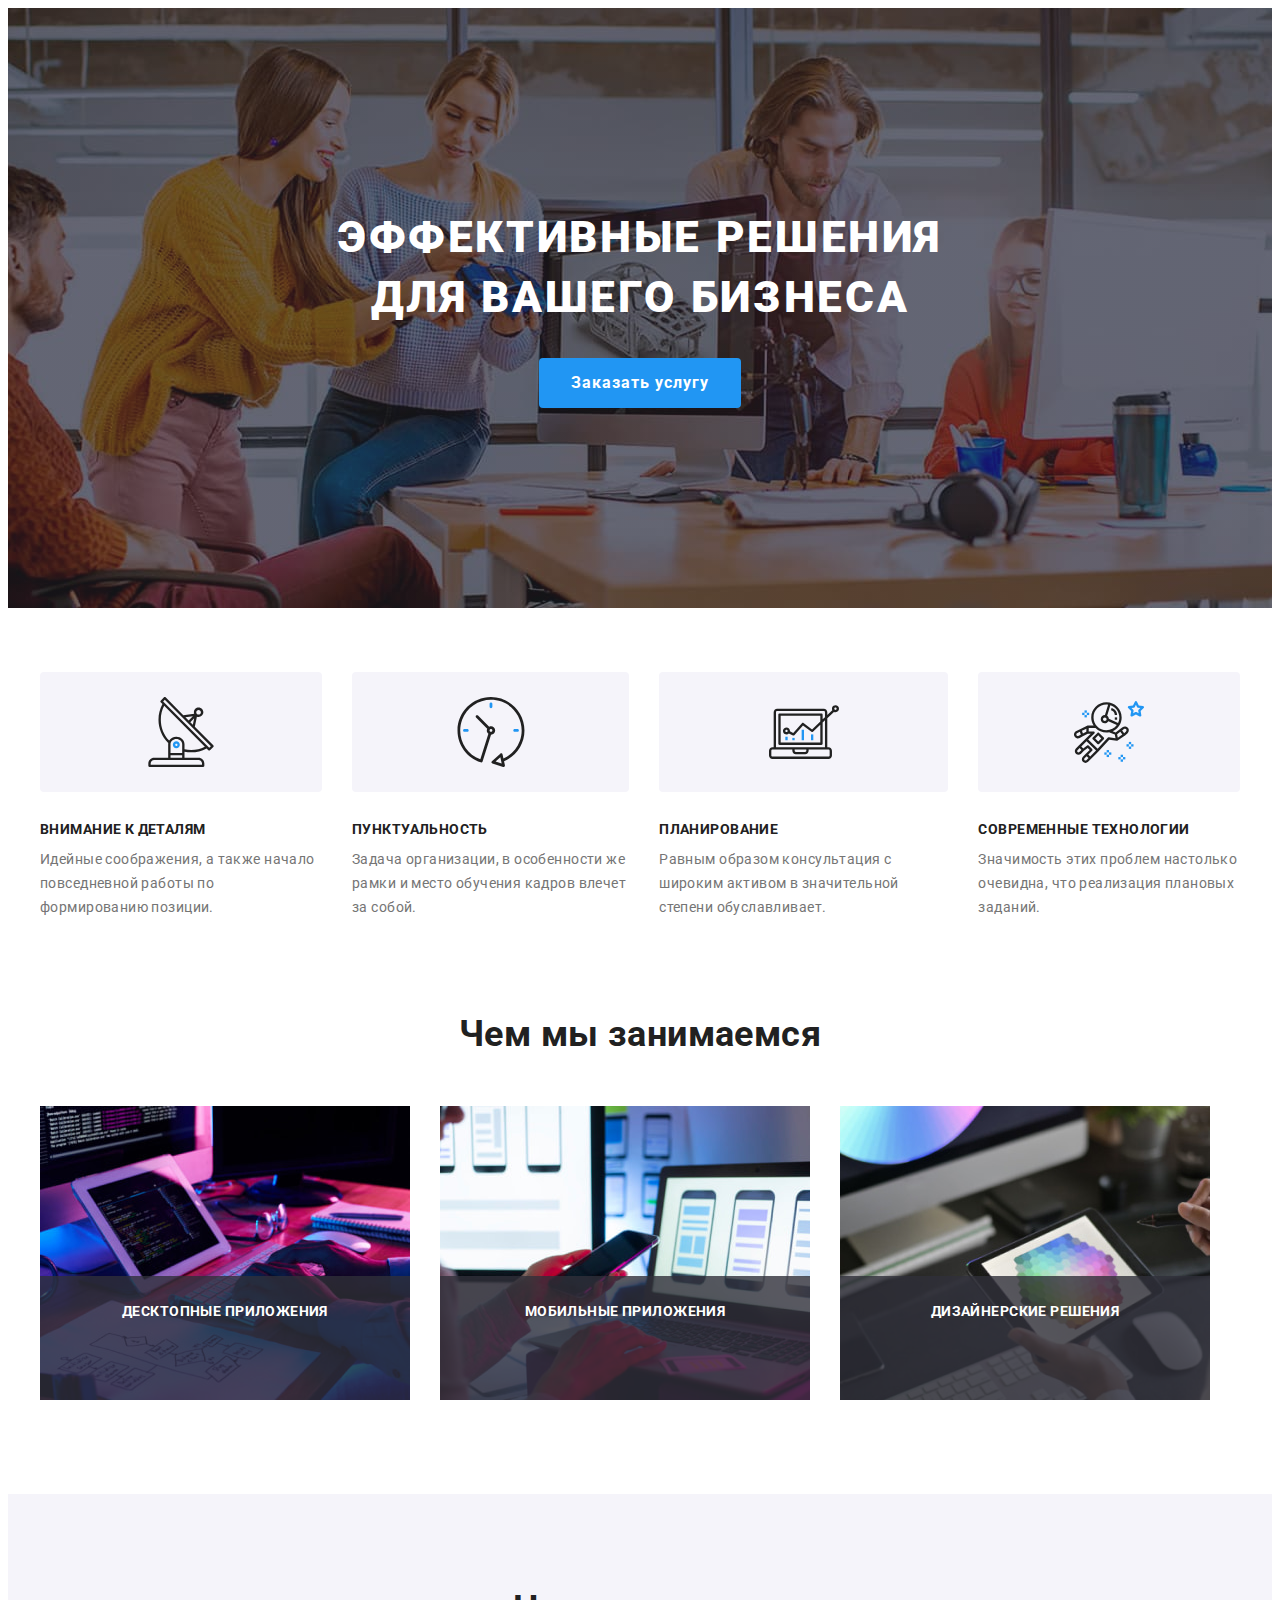
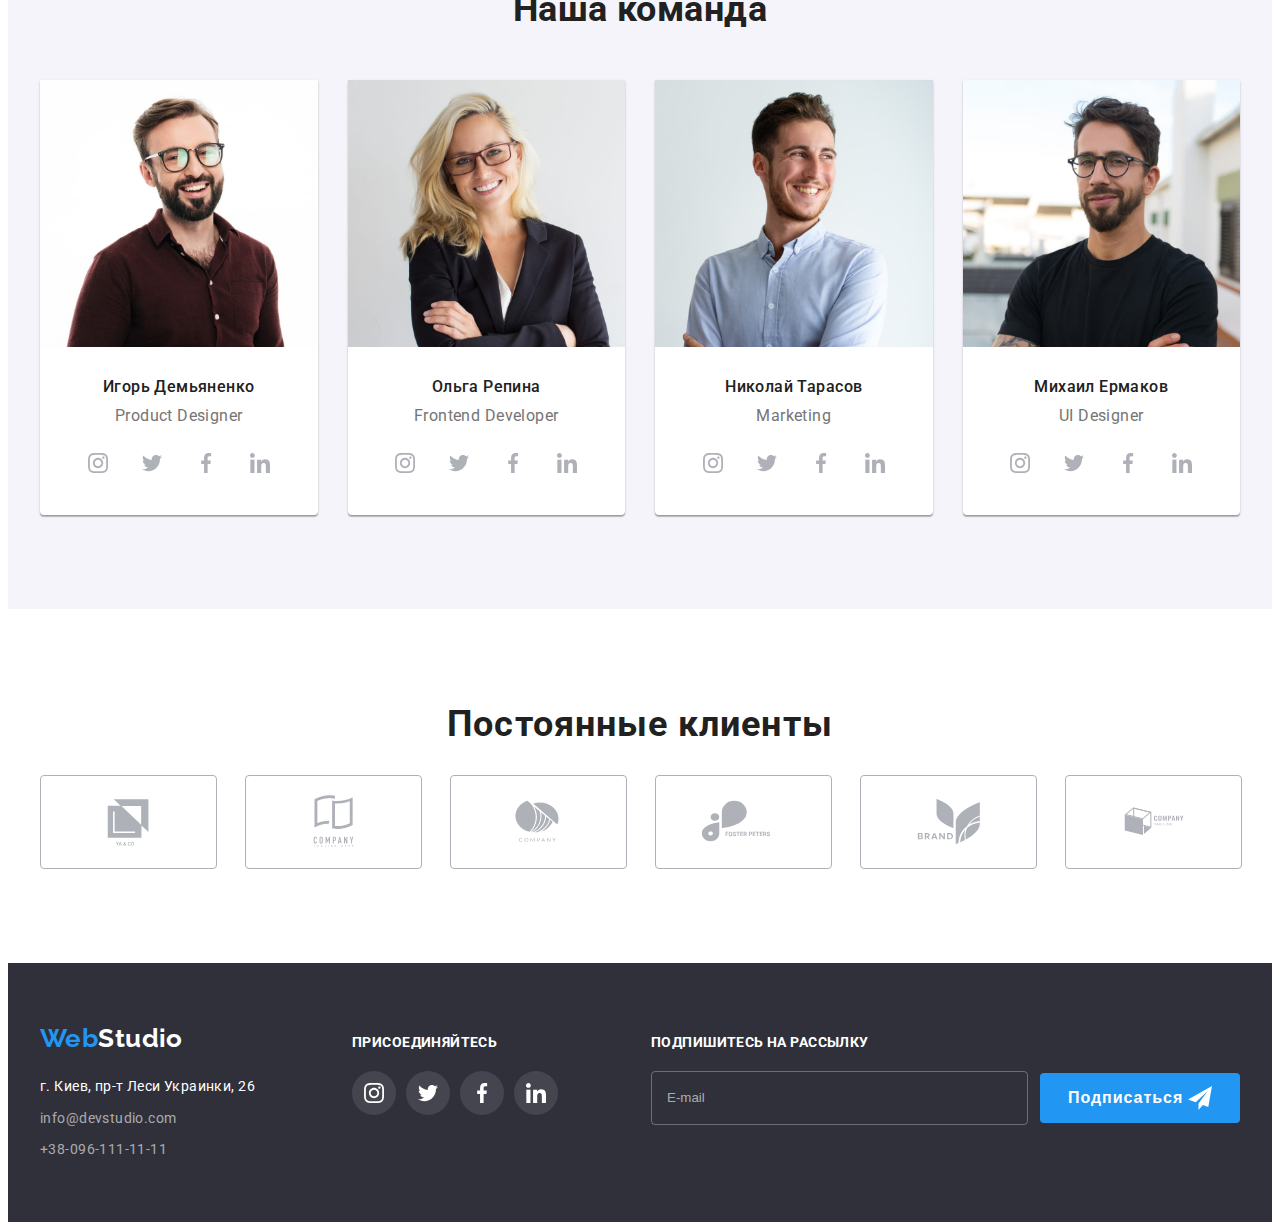
==== commit 7d2d7c34: "Сделал секцию  hero" ====
--- a/index.html
+++ b/index.html
@@ -67,12 +67,15 @@
     <main>
       <!-- Шапка Hero-->
 
-      <!-- <section class="hero">
+      <section class="hero">
         <div class="container">
-          <h1 class="hero__title">Эффективные решения для вашего бизнеса</h1>
+          <h1 class="hero__title">
+            Эффективные решения <br />
+            для вашего бизнеса
+          </h1>
           <button type="button" class="hero__btn" data-modal-open>Заказать услугу</button>
         </div>
-      </section>-->
+      </section>
 
       <!-- Особенности
     Заголовок скрыть после завершения верстки -->
--- a/css/main.min.css
+++ b/css/main.min.css
@@ -1 +1 @@
-﻿:root{--primary-text-color: #757575;--title-text-color: #212121;--accent-color: #2196f3;--color-modal-button: #188ce8;--address-text-color: #ffffff;--hero-text-color: #ffffff;--footer-cont-text-color: rgba( 255, 255, 255, 0.6 );--footer-logo-span-color: #ffffff;--primary-bg-color: #ffffff;--secondary-bg-color: #f5f4fa;--hero-bg-color: #2f303a;--footer-bg-color: #2f303a;--header-line-color: #ececec;--btn-text-color: #ffffff;--btn-accent-color: #2196f3;--btn-primary-color: #f5f4fa;--color-border-portfolio: #eeeeee;--background-feature-icon: #f5f4fa;--color-social-client-icon: #afb1b8;--accent-color-icon: #ffffff;--transition-duration: 250ms;--transition-timing-function: cubic-bezier(0.4, 0, 0.2, 1)}p,h1,h2,h3,h4,h5,h6{margin:0}ul,ol{padding-left:0;margin:0}button{cursor:pointer}img{display:block}.list{list-style:none}.link,.street{text-decoration:none}.visually-hidden{position:absolute;width:1px;height:1px;margin:-1px;border:0;padding:0;white-space:nowrap;clip-path:inset(100%);clip:rect(0 0 0 0);overflow:hidden}.container{padding-left:15px;padding-right:15px;margin:0 auto}@media screen and (min-width: 480px){.container{width:480px}}@media screen and (min-width: 768px){.container{width:768px}}@media screen and (min-width: 1200px){.container{width:1200px}}.section{padding:60px 0}@media screen and (min-width: 1200px){.section{padding:94px 0px}}body{background-color:var(--primary-bg-color);color:var(--primary-text-color);font-family:"Roboto",Tahoma,sans-serif;font-size:14px;line-height:1.7;letter-spacing:.03em}.logo{color:var(--accent-color);font-family:"Raleway";font-weight:700;font-size:26px;line-height:1.19;text-decoration:none}.header__logo{margin-right:93px}.logo__text--black{color:var(--title-text-color)}.logo-footer{margin-left:0px;margin-bottom:20px}.footer .logo-span{color:var(--footer-logo-span-color)}.hero__btn{font-family:inherit;font-weight:700;font-size:16px;line-height:1.9;align-items:center;text-align:center;letter-spacing:.06em;background-color:var(--accent-color);color:var(--btn-text-color);min-width:200px;border-radius:4px;padding:10px 32px;border:0px}.button-list{display:flex;margin-bottom:50px}.btn-filter{font-family:inherit;font-weight:500;font-size:16px;line-height:1.6;text-align:center;letter-spacing:.03em;background-color:var(--btn-primary-color);padding:6px 22px;border-radius:4px;border:0px;transition-property:background-color,color,box-shadow;transition-duration:var(--transition-duration);transition-timing-function:var(--transition-timing-function)}.btn-filter:hover,.btn-filter:focus{background-color:var(--btn-accent-color);color:var(--btn-text-color);box-shadow:0px 3px 1px rgba(0,0,0,.1),0px 1px 2px rgba(0,0,0,.08),0px 2px 2px rgba(0,0,0,.12)}.button-item:not(:last-child){margin-right:8px}.button-item:last-child{margin-right:auto}.button-item:first-child{margin-left:auto}.project-overlay{position:relative;overflow:hidden}.description{position:absolute;left:0;bottom:0;width:100%;height:100%;transform:translateY(101%);transition-property:transform;transition-duration:var(--transition-duration);transition-timing-function:var(--transition-timing-function);font-size:18px;line-height:1.6;letter-spacing:.03em;color:var(--hero-text-color);padding:63px 24px;background:rgba(33,150,243,.9)}.team-social__list{display:flex;justify-content:center}.team-social__link{display:flex;justify-content:center;align-items:center;width:44px;height:44px;border-radius:50%;fill:var(--color-social-client-icon);transition-property:background-color,fill;transition-duration:var(--transition-duration);transition-timing-function:var(--transition-timing-function)}.team-social__link:hover,.team-social__link:focus{background-color:var(--accent-color);fill:var(--accent-color-icon)}.team-social__item+.team-social__item{margin-left:10px}.social-title{font-weight:700;font-size:14px;line-height:1.14;letter-spacing:.03em;text-transform:uppercase;text-align:center;color:var(--hero-text-color);margin-bottom:20px}@media screen and (max-width: 1199.9px){.footer-social{margin-bottom:60px}}@media screen and (min-width: 1200px){.footer-social{margin-right:93px}}.footer-social-list{display:flex;justify-content:center}.footer-social-link{width:44px;height:44px;border-radius:50%;background-color:rgba(255,255,255,.1);display:flex;justify-content:center;align-items:center;fill:var(--accent-color-icon);transition-property:background-color;transition-duration:var(--transition-duration);transition-timing-function:var(--transition-timing-function)}.footer-social-link:hover,.footer-social-link:focus{background-color:var(--accent-color)}.footer-social-item+.footer-social-item{margin-left:10px}.backdrop{position:fixed;top:0;width:100%;height:100%;background-color:rgba(0,0,0,.2);transition-property:opacity,visibility;transition-duration:1500ms}.modal{position:absolute;left:50%;top:50%;width:528px;height:581px;padding:40px;border-radius:4px;background-color:#fff;box-shadow:0px 1px 3px rgba(0,0,0,.12),0px 1px 1px rgba(0,0,0,.14),0px 2px 1px rgba(0,0,0,.2);transform:translate(-50%, -50%);transition-property:rotate(0deg) scale(1);transition-duration:1000ms}.modal-close-btn{position:absolute;right:8px;top:8px;width:30px;height:30px;border-radius:50%;background-color:rgba(0,0,0,0);border:1px solid rgba(0,0,0,.1);outline:none;transition-property:fill;transition-duration:var(--transition-duration);transition-timing-function:var(--transition-timing-function)}.modal-close-btn:hover,.modal-close-btn:focus{fill:var(--accent-color)}.modal-close-icon{position:absolute;left:50%;top:50%;transform:translate(-50%, -50%)}.is-hidden{opacity:0;pointer-events:none;visibility:hidden}.backdrop.is-hidden .modal{transform:rotateY(-180deg) scale(0.1);transition-duration:1000ms}.modal-title{font-weight:700;font-size:20px;line-height:1.15;text-align:center;letter-spacing:.03em;margin-bottom:12px;color:var(--title-text-color)}.modal-filed{font-size:12px;line-height:1.17;letter-spacing:.01em;margin-bottom:10px}.modal-input{width:100%;height:40px;padding-left:42px;margin-top:4px;border:1px solid rgba(33,33,33,.2);border-radius:4px;outline:none;cursor:pointer;transition-property:border-color,fill;transition-duration:var(--transition-duration);transition-timing-function:var(--transition-timing-function)}.modal-input:focus{border-color:var(--accent-color)}.modal-input:focus+.input-icon{fill:var(--accent-color)}.modal-input-wrap{position:relative}.input-icon{position:absolute;left:12px;top:50%;transform:translateY(-50%)}.modal-text-filed{font-size:12px;line-height:1.17;letter-spacing:.01em;margin-bottom:20px}.modal-text{width:100%;height:120px;padding:12px 16px;margin-top:4px;border:1px solid rgba(33,33,33,.2);border-radius:4px;resize:none;outline:none;cursor:pointer;transition-property:border-color;transition-duration:var(--transition-duration);transition-timing-function:var(--transition-timing-function)}.modal-text::placeholder{color:rgba(117,117,117,.5)}.modal-text:focus{border-color:var(--accent-color)}.modal-check-filed{margin-bottom:30px}.check-text{display:flex;font-size:14px;line-height:1.7;letter-spacing:.03em;color:var(--primary-text-color);align-items:center;justify-content:center}.check-text::before{content:"";width:16px;height:15px;border:2px solid var(--title-text-color);border-radius:3px;margin-right:9px;transition-property:background-color,background-image;transition-duration:var(--transition-duration);transition-timing-function:var(--transition-timing-function)}.input-check:checked+.check-text::before{background-image:url(../images/check.svg);background-repeat:no-repeat;background-position:center;background-color:var(--accent-color);border:none}.link-policy{color:var(--accent-color);outline:none;border-radius:4px;border:1px solid rgba(0,0,0,0);transition-property:border-color;transition-duration:var(--transition-duration);transition-timing-function:var(--transition-timing-function)}.link-policy:focus{border-color:var(--accent-color)}.button-send{display:block;width:200px;height:50px;padding:10px 0px;margin-left:auto;margin-right:auto;border-radius:4px;border:none;outline:none;background-color:var(--color-modal-button);font-weight:700;font-size:16px;line-height:1.9;text-align:center;letter-spacing:.06em;color:var(--btn-text-color);transition-property:background-color,box-shadow;transition-duration:var(--transition-duration);transition-timing-function:var(--transition-timing-function)}.button-send:hover,.button-send:focus{background-color:var(--btn-accent-color);box-shadow:0px 4px 4px rgba(0,0,0,.15)}.header{font-weight:500;font-size:14px;line-height:1.14;letter-spacing:.02em;width:100%;border-bottom:1px solid var(--header-line-color)}.header .container{display:flex;align-items:center}.site-nav{display:flex}.site-nav__item:not(:last-child){margin-right:50px}.site-nav__link{color:var(--title-text-color);padding:30px 0px;display:block;transition-property:color;transition-duration:var(--transition-duration);transition-timing-function:var(--transition-timing-function)}.site-nav__link:hover,.site-nav__link:focus{color:var(--accent-color)}.site-nav__link--current{color:var(--accent-color)}.site-nav__link--current{position:relative}.site-nav__link--current::after{content:"";position:absolute;left:0px;bottom:-1px;width:100%;height:4px;border-radius:2px;background-color:var(--accent-color)}.contact-nav{display:flex;margin-left:auto}.contact-nav__item+.contact-nav__item{margin-left:50px}.contact-nav__icon{fill:var(--primary-text-color);margin-right:10px;transition-property:fill;transition-duration:var(--transition-duration);transition-timing-function:var(--transition-timing-function)}.contact-nav__link{display:flex;align-items:center;color:var(--primary-text-color);transition-property:fill,color;transition-duration:var(--transition-duration);transition-timing-function:var(--transition-timing-function)}.contact-nav__link:hover,.contact-nav__link:focus{color:var(--accent-color)}.contact-nav__link:hover .contact-nav__icon,.contact-nav__link:focus .contact-nav__icon{fill:currentColor}.hero{text-align:center;max-width:1600px;background-color:var(--hero-bg-color);padding-top:200px;padding-bottom:200px;margin-left:auto;margin-right:auto;background-image:linear-gradient(rgba(47, 48, 58, 0.4), rgba(47, 48, 58, 0.4)),url(../images/hero-bg.jpg);background-size:cover;background-position:center;background-repeat:no-repeat}.hero__title{font-weight:900;font-size:44px;line-height:1.36;text-align:center;letter-spacing:.06em;text-transform:uppercase;color:var(--hero-text-color);width:696px;margin-bottom:30px;margin-left:auto;margin-right:auto}.feature__list{display:block}@media screen and (min-width: 768px){.feature__list{display:flex;flex-wrap:wrap;margin-right:-30px;margin-top:-30px}}@media screen and (min-width: 1200px){.feature__list{flex-wrap:nowrap;margin-right:0px}}.feature__item{display:block}@media screen and (max-width: 767.9px){.feature__item:not(:last-child){margin-bottom:30px}}@media screen and (min-width: 768px)and (max-width: 1199.9px){.feature__item{flex-basis:calc(50% - 30px);margin-right:30px;margin-top:30px}}@media screen and (min-width: 1200px){.feature__item:not(:last-child){margin-right:30px}}.feature__title{color:var(--title-text-color);font-weight:700;font-size:14px;line-height:1.14;letter-spacing:.03em;text-align:center;text-transform:uppercase;margin-bottom:10px}@media screen and (min-width: 768px){.feature__title{text-align:left}}.feature__icon{display:flex;width:100%;height:120px;background-color:var(--background-feature-icon);border-radius:4px;margin-bottom:30px;justify-content:center;align-items:center}.examples{padding-top:0px}@media screen and (max-width: 1199.9px){.examples{display:none}}.examples__title{color:var(--title-text-color);font-weight:700;font-size:36px;line-height:1.17;text-align:center;margin-bottom:50px}.examples__list{display:flex}.examples__item{position:relative}.examples__item:not(:last-child){margin-right:30px}.examples__text{position:absolute;width:370px;height:70px;left:0;bottom:0;font-weight:700;font-size:14px;line-height:1.17;text-align:center;letter-spacing:.03em;text-transform:uppercase;padding:27px 0px;color:var(--hero-text-color);background:rgba(47,48,58,.8)}.examples__text{position:absolute;width:370px;height:70px;left:0;bottom:0;font-weight:700;font-size:14px;line-height:1.17;text-align:center;letter-spacing:.03em;text-transform:uppercase;padding:27px 0px;color:var(--hero-text-color);background:rgba(47,48,58,.8)}.team{background-color:var(--secondary-bg-color)}.team__title{color:var(--title-text-color);font-weight:700;font-size:36px;line-height:1.17;text-align:center;margin-bottom:30px}@media screen and (min-width: 1200px){.team__title{margin-bottom:50px}}.team__initials{color:var(--title-text-color);font-weight:500;font-size:16px;line-height:1.19;margin-bottom:10px}.team__text{font-size:16px;line-height:1.19;margin-bottom:16px}@media screen and (min-width: 768px){.team__list{display:flex;flex-wrap:wrap;margin-left:-30px;margin-top:-30px}}.team__board{text-align:center;padding-top:30px;padding-bottom:24px}@media screen and (min-width: 1200px){.team__board{padding:30px}}.team__card{margin-top:30px;background:#fff;box-shadow:0px 1px 3px rgba(0,0,0,.12),0px 1px 1px rgba(0,0,0,.14),0px 2px 1px rgba(0,0,0,.2);border-radius:0px 0px 4px 4px}@media screen and (min-width: 768px){.team__card{flex-basis:calc(50% - 30px);margin-left:30px;margin-top:30px}}@media screen and (min-width: 1200px){.team__card{flex-basis:calc(25% - 30px);margin-left:30px;margin-top:30px}}.сlients-title{font-weight:700;font-size:36px;line-height:1.17;text-align:center;letter-spacing:.03em;color:var(--title-text-color);margin-bottom:30px}.сlients-list{display:flex}@media screen and (max-width: 1199.9px){.сlients-list{flex-wrap:wrap;margin-right:-30px;margin-top:-30px}}@media screen and (max-width: 768px){.сlients-item{flex-basis:calc(50% - 30px);margin-right:30px;margin-top:30px}}@media screen and (min-width: 768px)and (max-width: 1199.9px){.сlients-item{flex-basis:calc(33.3333333333% - 30px);margin-right:30px;margin-top:30px}}@media screen and (min-width: 1199.9px){.сlients-item{width:100%}.сlients-item+.сlients-item{margin-left:30px}}.сlients-link{display:flex;width:100%;height:92px;border:1px solid var(--color-social-client-icon);border-radius:4px;justify-content:center;align-items:center;fill:var(--color-social-client-icon);transition-property:border-color,fill;transition-duration:var(--transition-duration);transition-timing-function:var(--transition-timing-function)}.сlients-link:hover,.сlients-link:focus{border-color:var(--accent-color);fill:var(--accent-color)}.сlients-icon{color:var(--color-social-client-icon)}.footer{background-color:var(--footer-bg-color);font-size:14px;line-height:1.7;padding:60px 0px}@media screen and (max-width: 1199.9px){.footer{text-align:center}}@media screen and (min-width: 768px)and (max-width: 1199.9px){.footer .container{display:flex;flex-wrap:wrap;justify-content:space-around}}@media screen and (min-width: 1200px){.footer .container{display:flex;align-items:baseline}}.address-street{margin-bottom:8px}.mail{margin-bottom:8px}@media screen and (max-width: 1199.9px){.container-address{margin-bottom:60px}}@media screen and (min-width: 1200px){.container-address{flex-grow:1;margin-right:70px}}.address-list{font-style:normal}.address-list .street{color:var(--address-text-color)}.address-list .link{color:var(--footer-cont-text-color);transition-property:color;transition-duration:var(--transition-duration);transition-timing-function:var(--transition-timing-function)}.address-list .link:hover,.address-list .link:focus{color:var(--accent-color)}.subscribe{display:block}.subscribe-item{font-weight:700;font-size:14px;line-height:1.14;letter-spacing:.03em;text-transform:uppercase;text-align:center;color:var(--hero-text-color);margin-bottom:20px}.subscribe-input{width:100%;height:50px;padding-left:15px;color:var(--hero-text-color);outline:none;background-color:rgba(0,0,0,0);border:1px solid rgba(255,255,255,.3);border-radius:4px;cursor:pointer;transition-property:border-color,color;transition-duration:var(--transition-duration);transition-timing-function:var(--transition-timing-function)}@media screen and (max-width: 1199.9px){.subscribe-input{margin-bottom:20px}}@media screen and (min-width: 768px)and (max-width: 1199.9px){.subscribe-input{width:450px}}@media screen and (min-width: 1200px){.subscribe-input{width:358px}}.subscribe-input::placeholder{color:rgba(255,255,255,.6);transition-property:color;transition-duration:var(--transition-duration);transition-timing-function:var(--transition-timing-function)}.subscribe-input:focus,.subscribe-input:focus::placeholder{border-color:var(--accent-color);color:var(--accent-color)}.subscribe-send{position:relative;display:flex;width:200px;height:50px;padding:10px 28px;margin:auto;background-color:var(--btn-accent-color);border:none;border-radius:4px;font-weight:700;font-size:16px;line-height:1.9;letter-spacing:.06em;color:var(--btn-text-color)}@media screen and (min-width: 1200px){.subscribe-send{margin-left:12px}}.subscribe-icon{position:absolute;right:28px;top:13px;margin-left:10px}@media screen and (min-width: 1200px){.subscribe-form{display:inline-flex;align-items:center;justify-content:center}}.border{padding:20px 24px;border-right:1px solid var(--color-border-portfolio);border-left:1px solid var(--color-border-portfolio);border-bottom:1px solid var(--color-border-portfolio);width:370px}.project{display:flex;flex-wrap:wrap;margin-left:-30px;margin-top:-30px}.project-item{flex-basis:calc(33.3333333333% - 30px);margin-left:30px;margin-top:30px;transition-property:box-shadow;transition-duration:var(--transition-duration);transition-timing-function:var(--transition-timing-function)}.project-item:hover{box-shadow:0px 4px 4px rgba(0,0,0,.25)}.project-item:hover .description{transform:translateY(0)}.project .title{font-weight:700;font-size:18px;line-height:2;letter-spacing:.06em;color:var(--title-text-color);margin-bottom:4px}.project .text{font-size:16px;line-height:1.9;color:var(--primary-text-color)}/*# sourceMappingURL=main.min.css.map */+﻿:root{--primary-text-color: #757575;--title-text-color: #212121;--accent-color: #2196f3;--color-modal-button: #188ce8;--address-text-color: #ffffff;--hero-text-color: #ffffff;--footer-cont-text-color: rgba( 255, 255, 255, 0.6 );--footer-logo-span-color: #ffffff;--primary-bg-color: #ffffff;--secondary-bg-color: #f5f4fa;--hero-bg-color: #2f303a;--footer-bg-color: #2f303a;--header-line-color: #ececec;--btn-text-color: #ffffff;--btn-accent-color: #2196f3;--btn-primary-color: #f5f4fa;--color-border-portfolio: #eeeeee;--background-feature-icon: #f5f4fa;--color-social-client-icon: #afb1b8;--accent-color-icon: #ffffff;--transition-duration: 250ms;--transition-timing-function: cubic-bezier(0.4, 0, 0.2, 1)}p,h1,h2,h3,h4,h5,h6{margin:0}ul,ol{padding-left:0;margin:0}button{cursor:pointer}img{display:block}.list{list-style:none}.link,.street{text-decoration:none}.visually-hidden{position:absolute;width:1px;height:1px;margin:-1px;border:0;padding:0;white-space:nowrap;clip-path:inset(100%);clip:rect(0 0 0 0);overflow:hidden}.container{padding-left:15px;padding-right:15px;margin:0 auto}@media screen and (min-width: 480px){.container{width:480px}}@media screen and (min-width: 768px){.container{width:768px}}@media screen and (min-width: 1200px){.container{width:1200px}}.section{padding:60px 0}@media screen and (min-width: 1200px){.section{padding:94px 0px}}body{background-color:var(--primary-bg-color);color:var(--primary-text-color);font-family:"Roboto",Tahoma,sans-serif;font-size:14px;line-height:1.7;letter-spacing:.03em}.logo{color:var(--accent-color);font-family:"Raleway";font-weight:700;font-size:26px;line-height:1.19;text-decoration:none}.header__logo{margin-right:93px}.logo__text--black{color:var(--title-text-color)}.logo-footer{margin-left:0px;margin-bottom:20px}.footer .logo-span{color:var(--footer-logo-span-color)}.hero__btn{font-family:inherit;font-weight:700;font-size:16px;line-height:1.9;align-items:center;text-align:center;letter-spacing:.06em;background-color:var(--accent-color);color:var(--btn-text-color);min-width:200px;border-radius:4px;padding:10px 32px;border:0px}.button-list{display:flex;margin-bottom:50px}.btn-filter{font-family:inherit;font-weight:500;font-size:16px;line-height:1.6;text-align:center;letter-spacing:.03em;background-color:var(--btn-primary-color);padding:6px 22px;border-radius:4px;border:0px;transition-property:background-color,color,box-shadow;transition-duration:var(--transition-duration);transition-timing-function:var(--transition-timing-function)}.btn-filter:hover,.btn-filter:focus{background-color:var(--btn-accent-color);color:var(--btn-text-color);box-shadow:0px 3px 1px rgba(0,0,0,.1),0px 1px 2px rgba(0,0,0,.08),0px 2px 2px rgba(0,0,0,.12)}.button-item:not(:last-child){margin-right:8px}.button-item:last-child{margin-right:auto}.button-item:first-child{margin-left:auto}.project-overlay{position:relative;overflow:hidden}.description{position:absolute;left:0;bottom:0;width:100%;height:100%;transform:translateY(101%);transition-property:transform;transition-duration:var(--transition-duration);transition-timing-function:var(--transition-timing-function);font-size:18px;line-height:1.6;letter-spacing:.03em;color:var(--hero-text-color);padding:63px 24px;background:rgba(33,150,243,.9)}.team-social__list{display:flex;justify-content:center}.team-social__link{display:flex;justify-content:center;align-items:center;width:44px;height:44px;border-radius:50%;fill:var(--color-social-client-icon);transition-property:background-color,fill;transition-duration:var(--transition-duration);transition-timing-function:var(--transition-timing-function)}.team-social__link:hover,.team-social__link:focus{background-color:var(--accent-color);fill:var(--accent-color-icon)}.team-social__item+.team-social__item{margin-left:10px}.social-title{font-weight:700;font-size:14px;line-height:1.14;letter-spacing:.03em;text-transform:uppercase;color:var(--hero-text-color);margin-bottom:20px}@media screen and (max-width: 1199.9px){.social-title{text-align:center}}@media screen and (max-width: 1199.9px){.footer-social{margin-bottom:60px}}@media screen and (min-width: 1200px){.footer-social{margin-right:93px}}.footer-social-list{display:flex;justify-content:center}.footer-social-link{width:44px;height:44px;border-radius:50%;background-color:rgba(255,255,255,.1);display:flex;justify-content:center;align-items:center;fill:var(--accent-color-icon);transition-property:background-color;transition-duration:var(--transition-duration);transition-timing-function:var(--transition-timing-function)}.footer-social-link:hover,.footer-social-link:focus{background-color:var(--accent-color)}.footer-social-item+.footer-social-item{margin-left:10px}.backdrop{position:fixed;top:0;width:100%;height:100%;background-color:rgba(0,0,0,.2);transition-property:opacity,visibility;transition-duration:1500ms}.modal{position:absolute;left:50%;top:50%;width:528px;height:581px;padding:40px;border-radius:4px;background-color:#fff;box-shadow:0px 1px 3px rgba(0,0,0,.12),0px 1px 1px rgba(0,0,0,.14),0px 2px 1px rgba(0,0,0,.2);transform:translate(-50%, -50%);transition-property:rotate(0deg) scale(1);transition-duration:1000ms}.modal-close-btn{position:absolute;right:8px;top:8px;width:30px;height:30px;border-radius:50%;background-color:rgba(0,0,0,0);border:1px solid rgba(0,0,0,.1);outline:none;transition-property:fill;transition-duration:var(--transition-duration);transition-timing-function:var(--transition-timing-function)}.modal-close-btn:hover,.modal-close-btn:focus{fill:var(--accent-color)}.modal-close-icon{position:absolute;left:50%;top:50%;transform:translate(-50%, -50%)}.is-hidden{opacity:0;pointer-events:none;visibility:hidden}.backdrop.is-hidden .modal{transform:rotateY(-180deg) scale(0.1);transition-duration:1000ms}.modal-title{font-weight:700;font-size:20px;line-height:1.15;text-align:center;letter-spacing:.03em;margin-bottom:12px;color:var(--title-text-color)}.modal-filed{font-size:12px;line-height:1.17;letter-spacing:.01em;margin-bottom:10px}.modal-input{width:100%;height:40px;padding-left:42px;margin-top:4px;border:1px solid rgba(33,33,33,.2);border-radius:4px;outline:none;cursor:pointer;transition-property:border-color,fill;transition-duration:var(--transition-duration);transition-timing-function:var(--transition-timing-function)}.modal-input:focus{border-color:var(--accent-color)}.modal-input:focus+.input-icon{fill:var(--accent-color)}.modal-input-wrap{position:relative}.input-icon{position:absolute;left:12px;top:50%;transform:translateY(-50%)}.modal-text-filed{font-size:12px;line-height:1.17;letter-spacing:.01em;margin-bottom:20px}.modal-text{width:100%;height:120px;padding:12px 16px;margin-top:4px;border:1px solid rgba(33,33,33,.2);border-radius:4px;resize:none;outline:none;cursor:pointer;transition-property:border-color;transition-duration:var(--transition-duration);transition-timing-function:var(--transition-timing-function)}.modal-text::placeholder{color:rgba(117,117,117,.5)}.modal-text:focus{border-color:var(--accent-color)}.modal-check-filed{margin-bottom:30px}.check-text{display:flex;font-size:14px;line-height:1.7;letter-spacing:.03em;color:var(--primary-text-color);align-items:center;justify-content:center}.check-text::before{content:"";width:16px;height:15px;border:2px solid var(--title-text-color);border-radius:3px;margin-right:9px;transition-property:background-color,background-image;transition-duration:var(--transition-duration);transition-timing-function:var(--transition-timing-function)}.input-check:checked+.check-text::before{background-image:url(../images/check.svg);background-repeat:no-repeat;background-position:center;background-color:var(--accent-color);border:none}.link-policy{color:var(--accent-color);outline:none;border-radius:4px;border:1px solid rgba(0,0,0,0);transition-property:border-color;transition-duration:var(--transition-duration);transition-timing-function:var(--transition-timing-function)}.link-policy:focus{border-color:var(--accent-color)}.button-send{display:block;width:200px;height:50px;padding:10px 0px;margin-left:auto;margin-right:auto;border-radius:4px;border:none;outline:none;background-color:var(--color-modal-button);font-weight:700;font-size:16px;line-height:1.9;text-align:center;letter-spacing:.06em;color:var(--btn-text-color);transition-property:background-color,box-shadow;transition-duration:var(--transition-duration);transition-timing-function:var(--transition-timing-function)}.button-send:hover,.button-send:focus{background-color:var(--btn-accent-color);box-shadow:0px 4px 4px rgba(0,0,0,.15)}.header{font-weight:500;font-size:14px;line-height:1.14;letter-spacing:.02em;width:100%;border-bottom:1px solid var(--header-line-color)}.header .container{display:flex;align-items:center}.site-nav{display:flex}.site-nav__item:not(:last-child){margin-right:50px}.site-nav__link{color:var(--title-text-color);padding:30px 0px;display:block;transition-property:color;transition-duration:var(--transition-duration);transition-timing-function:var(--transition-timing-function)}.site-nav__link:hover,.site-nav__link:focus{color:var(--accent-color)}.site-nav__link--current{color:var(--accent-color)}.site-nav__link--current{position:relative}.site-nav__link--current::after{content:"";position:absolute;left:0px;bottom:-1px;width:100%;height:4px;border-radius:2px;background-color:var(--accent-color)}.contact-nav{display:flex;margin-left:auto}.contact-nav__item+.contact-nav__item{margin-left:50px}.contact-nav__icon{fill:var(--primary-text-color);margin-right:10px;transition-property:fill;transition-duration:var(--transition-duration);transition-timing-function:var(--transition-timing-function)}.contact-nav__link{display:flex;align-items:center;color:var(--primary-text-color);transition-property:fill,color;transition-duration:var(--transition-duration);transition-timing-function:var(--transition-timing-function)}.contact-nav__link:hover,.contact-nav__link:focus{color:var(--accent-color)}.contact-nav__link:hover .contact-nav__icon,.contact-nav__link:focus .contact-nav__icon{fill:currentColor}.hero{text-align:center;max-width:1600px;background-color:var(--hero-bg-color);padding-top:200px;padding-bottom:200px;margin-left:auto;margin-right:auto;background-image:linear-gradient(rgba(47, 48, 58, 0.4), rgba(47, 48, 58, 0.4)),url(../images/hero-bg.jpg);background-size:cover;background-position:center;background-repeat:no-repeat}.hero__title{font-weight:900;font-size:26px;line-height:1.6;text-align:center;letter-spacing:.06em;text-transform:uppercase;color:var(--hero-text-color);width:100%;margin-bottom:30px;margin-left:auto;margin-right:auto}@media screen and (min-width: 1200px){.hero__title{font-size:44px;line-height:1.36}}.feature__list{display:block}@media screen and (min-width: 768px){.feature__list{display:flex;flex-wrap:wrap;margin-right:-30px;margin-top:-30px}}@media screen and (min-width: 1200px){.feature__list{flex-wrap:nowrap;margin-right:0px}}.feature__item{display:block}@media screen and (max-width: 767.9px){.feature__item:not(:last-child){margin-bottom:30px}}@media screen and (min-width: 768px)and (max-width: 1199.9px){.feature__item{flex-basis:calc(50% - 30px);margin-right:30px;margin-top:30px}}@media screen and (min-width: 1200px){.feature__item:not(:last-child){margin-right:30px}}.feature__title{color:var(--title-text-color);font-weight:700;font-size:14px;line-height:1.14;letter-spacing:.03em;text-align:center;text-transform:uppercase;margin-bottom:10px}@media screen and (min-width: 768px){.feature__title{text-align:left}}.feature__icon{display:flex;width:100%;height:120px;background-color:var(--background-feature-icon);border-radius:4px;margin-bottom:30px;justify-content:center;align-items:center}.examples{padding-top:0px}@media screen and (max-width: 1199.9px){.examples{display:none}}.examples__title{color:var(--title-text-color);font-weight:700;font-size:36px;line-height:1.17;text-align:center;margin-bottom:50px}.examples__list{display:flex}.examples__item{position:relative}.examples__item:not(:last-child){margin-right:30px}.examples__text{position:absolute;width:370px;height:70px;left:0;bottom:0;font-weight:700;font-size:14px;line-height:1.17;text-align:center;letter-spacing:.03em;text-transform:uppercase;padding:27px 0px;color:var(--hero-text-color);background:rgba(47,48,58,.8)}.examples__text{position:absolute;width:370px;height:70px;left:0;bottom:0;font-weight:700;font-size:14px;line-height:1.17;text-align:center;letter-spacing:.03em;text-transform:uppercase;padding:27px 0px;color:var(--hero-text-color);background:rgba(47,48,58,.8)}.team{background-color:var(--secondary-bg-color)}.team__title{color:var(--title-text-color);font-weight:700;font-size:36px;line-height:1.17;text-align:center;margin-bottom:30px}@media screen and (min-width: 1200px){.team__title{margin-bottom:50px}}.team__initials{color:var(--title-text-color);font-weight:500;font-size:16px;line-height:1.19;margin-bottom:10px}.team__text{font-size:16px;line-height:1.19;margin-bottom:16px}@media screen and (min-width: 768px){.team__list{display:flex;flex-wrap:wrap;margin-left:-30px;margin-top:-30px}}.team__board{text-align:center;padding-top:30px;padding-bottom:24px}@media screen and (min-width: 1200px){.team__board{padding:30px}}.team__card{margin-top:30px;background:#fff;box-shadow:0px 1px 3px rgba(0,0,0,.12),0px 1px 1px rgba(0,0,0,.14),0px 2px 1px rgba(0,0,0,.2);border-radius:0px 0px 4px 4px}@media screen and (min-width: 768px){.team__card{flex-basis:calc(50% - 30px);margin-left:30px;margin-top:30px}}@media screen and (min-width: 1200px){.team__card{flex-basis:calc(25% - 30px);margin-left:30px;margin-top:30px}}.сlients-title{font-weight:700;font-size:36px;line-height:1.17;text-align:center;letter-spacing:.03em;color:var(--title-text-color);margin-bottom:30px}.сlients-list{display:flex}@media screen and (max-width: 1199.9px){.сlients-list{flex-wrap:wrap;margin-right:-30px;margin-top:-30px}}@media screen and (max-width: 768px){.сlients-item{flex-basis:calc(50% - 30px);margin-right:30px;margin-top:30px}}@media screen and (min-width: 768px)and (max-width: 1199.9px){.сlients-item{flex-basis:calc(33.3333333333% - 30px);margin-right:30px;margin-top:30px}}@media screen and (min-width: 1199.9px){.сlients-item{width:100%}.сlients-item+.сlients-item{margin-left:30px}}.сlients-link{display:flex;width:100%;height:92px;border:1px solid var(--color-social-client-icon);border-radius:4px;justify-content:center;align-items:center;fill:var(--color-social-client-icon);transition-property:border-color,fill;transition-duration:var(--transition-duration);transition-timing-function:var(--transition-timing-function)}.сlients-link:hover,.сlients-link:focus{border-color:var(--accent-color);fill:var(--accent-color)}.сlients-icon{color:var(--color-social-client-icon)}.footer{background-color:var(--footer-bg-color);font-size:14px;line-height:1.7;padding:60px 0px}@media screen and (max-width: 1199.9px){.footer{text-align:center}}@media screen and (min-width: 768px)and (max-width: 1199.9px){.footer .container{display:flex;flex-wrap:wrap;justify-content:space-around}}@media screen and (min-width: 1200px){.footer .container{display:flex;align-items:baseline}}.address-street{margin-bottom:8px}.mail{margin-bottom:8px}@media screen and (max-width: 1199.9px){.container-address{margin-bottom:60px}}@media screen and (min-width: 1200px){.container-address{flex-grow:1;margin-right:70px}}.address-list{font-style:normal}.address-list .street{color:var(--address-text-color)}.address-list .link{color:var(--footer-cont-text-color);transition-property:color;transition-duration:var(--transition-duration);transition-timing-function:var(--transition-timing-function)}.address-list .link:hover,.address-list .link:focus{color:var(--accent-color)}.subscribe{display:block}.subscribe-item{font-weight:700;font-size:14px;line-height:1.14;letter-spacing:.03em;text-transform:uppercase;color:var(--hero-text-color);margin-bottom:20px}@media screen and (max-width: 1199.9px){.subscribe-item-item{text-align:center}}.subscribe-input{width:100%;height:50px;padding-left:15px;color:var(--hero-text-color);outline:none;background-color:rgba(0,0,0,0);border:1px solid rgba(255,255,255,.3);border-radius:4px;cursor:pointer;transition-property:border-color,color;transition-duration:var(--transition-duration);transition-timing-function:var(--transition-timing-function)}@media screen and (max-width: 1199.9px){.subscribe-input{margin-bottom:20px}}@media screen and (min-width: 768px)and (max-width: 1199.9px){.subscribe-input{width:450px}}@media screen and (min-width: 1200px){.subscribe-input{width:358px}}.subscribe-input::placeholder{color:rgba(255,255,255,.6);transition-property:color;transition-duration:var(--transition-duration);transition-timing-function:var(--transition-timing-function)}.subscribe-input:focus,.subscribe-input:focus::placeholder{border-color:var(--accent-color);color:var(--accent-color)}.subscribe-send{position:relative;display:flex;width:200px;height:50px;padding:10px 28px;margin:auto;background-color:var(--btn-accent-color);border:none;border-radius:4px;font-weight:700;font-size:16px;line-height:1.9;letter-spacing:.06em;color:var(--btn-text-color)}@media screen and (min-width: 1200px){.subscribe-send{margin-left:12px}}.subscribe-icon{position:absolute;right:28px;top:13px;margin-left:10px}@media screen and (min-width: 1200px){.subscribe-form{display:inline-flex;align-items:center;justify-content:center}}.border{padding:20px 24px;border-right:1px solid var(--color-border-portfolio);border-left:1px solid var(--color-border-portfolio);border-bottom:1px solid var(--color-border-portfolio);width:370px}.project{display:flex;flex-wrap:wrap;margin-left:-30px;margin-top:-30px}.project-item{flex-basis:calc(33.3333333333% - 30px);margin-left:30px;margin-top:30px;transition-property:box-shadow;transition-duration:var(--transition-duration);transition-timing-function:var(--transition-timing-function)}.project-item:hover{box-shadow:0px 4px 4px rgba(0,0,0,.25)}.project-item:hover .description{transform:translateY(0)}.project .title{font-weight:700;font-size:18px;line-height:2;letter-spacing:.06em;color:var(--title-text-color);margin-bottom:4px}.project .text{font-size:16px;line-height:1.9;color:var(--primary-text-color)}/*# sourceMappingURL=main.min.css.map */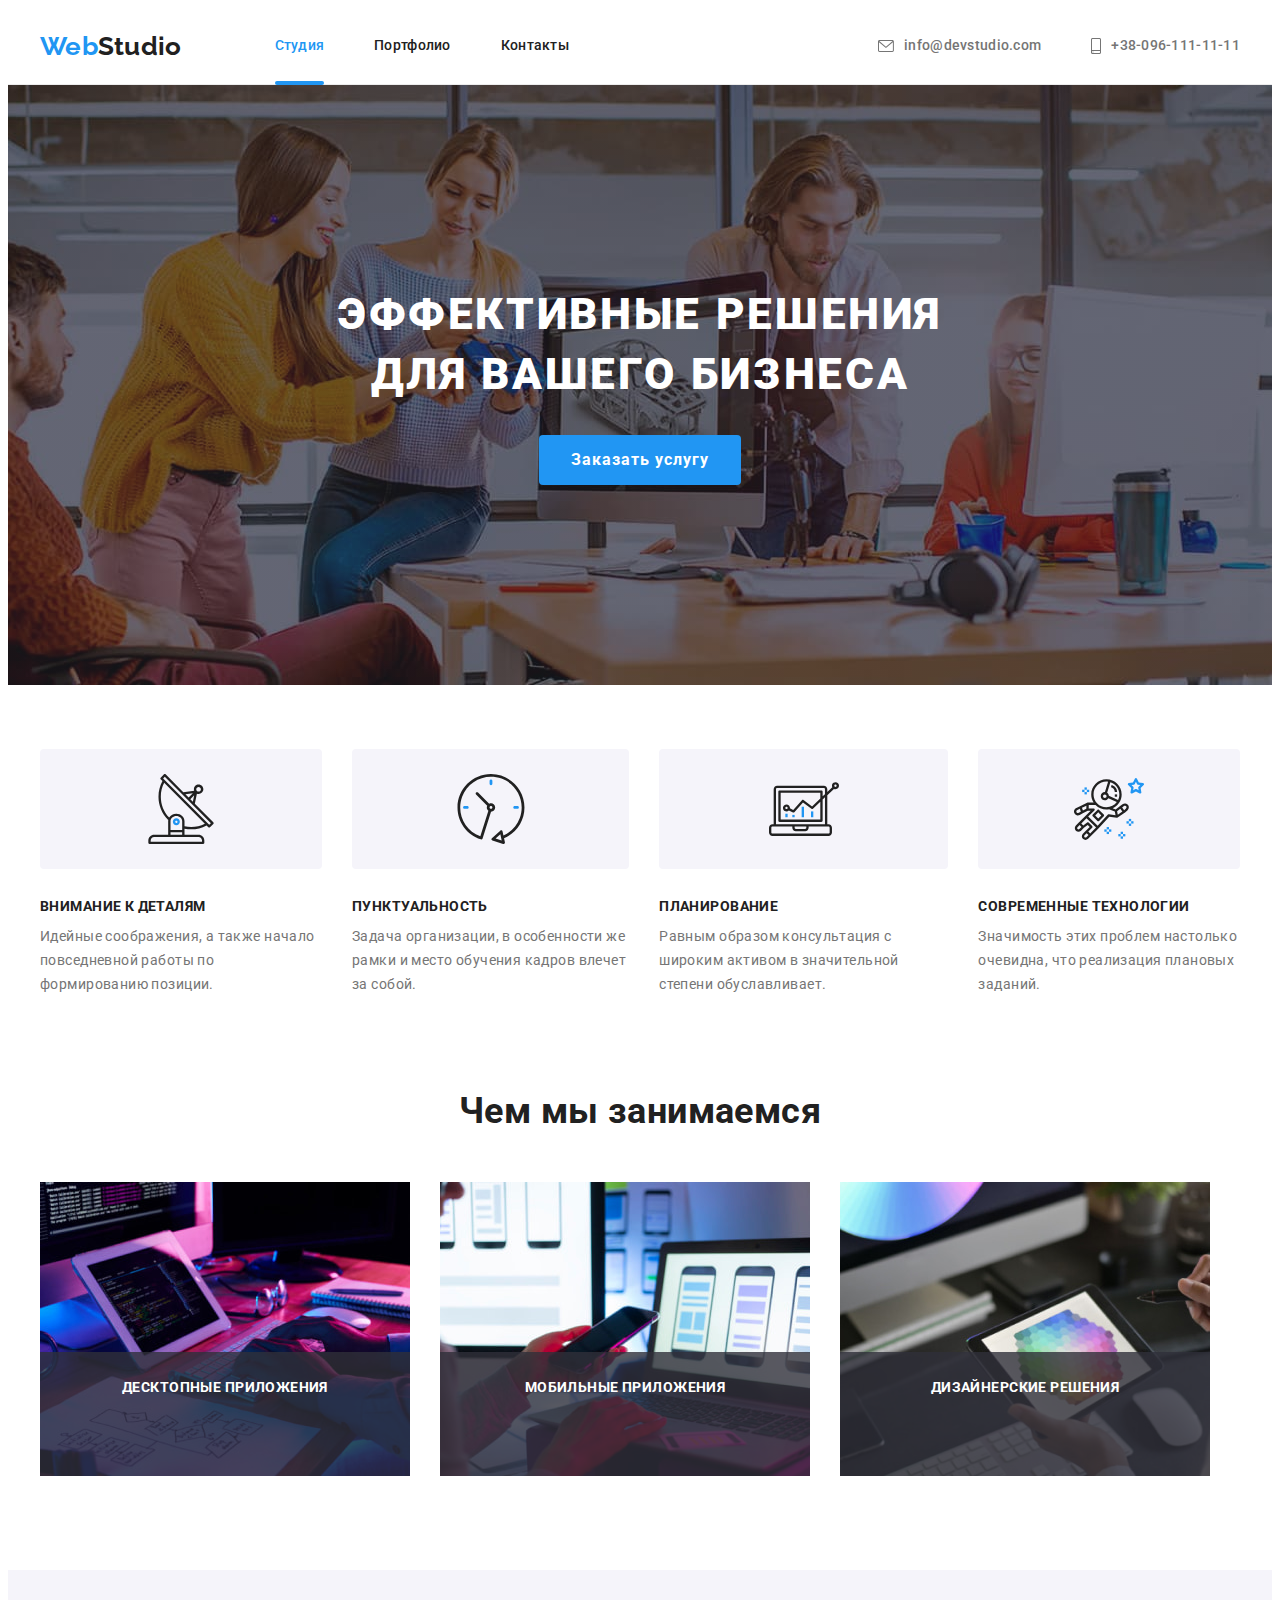
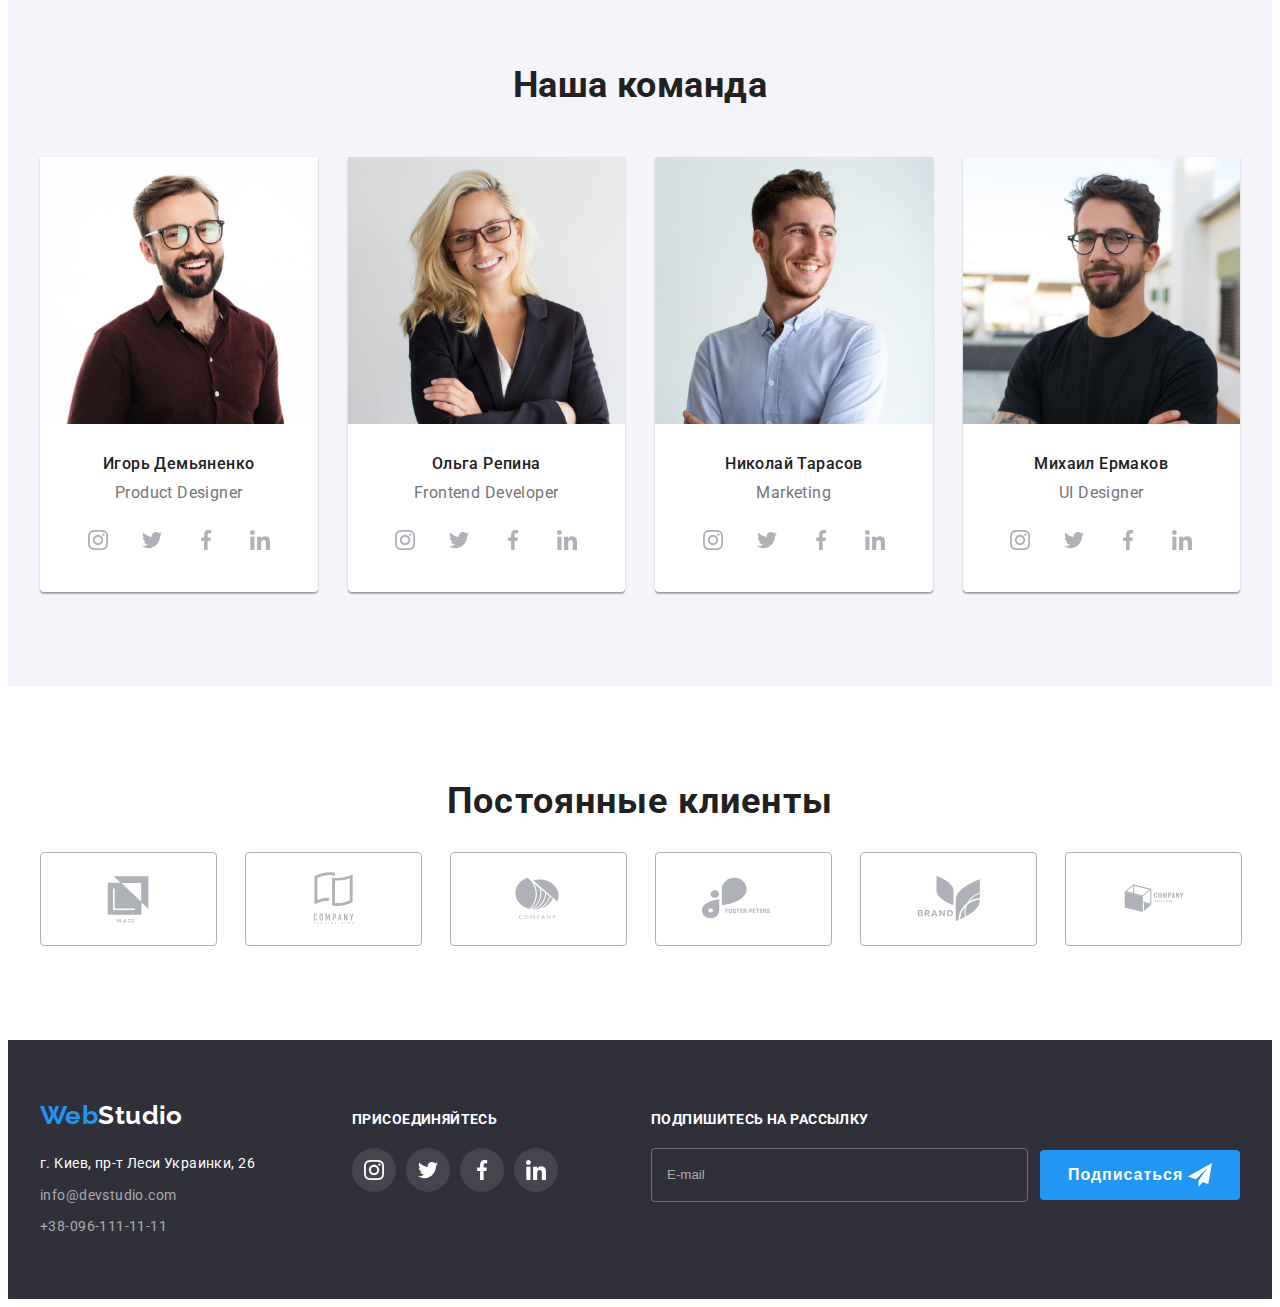
==== commit ba69cb7a: "Сделал  модальное окно и часть меню" ====
--- a/index.html
+++ b/index.html
@@ -24,7 +24,7 @@
   </head>
   <body>
     <!-- Верхняя линия -->
-    <!-- <header class="header">
+    <header class="header">
       <div class="container">
         <a href="./index.html" class="logo header__logo"
           >Web<span class="logo__text--black">Studio</span></a
@@ -62,7 +62,7 @@
           </li>
         </ul>
       </div>
-    </header>-->
+    </header>
 
     <main>
       <!-- Шапка Hero-->
--- a/css/main.min.css
+++ b/css/main.min.css
@@ -1 +1 @@
-﻿:root{--primary-text-color: #757575;--title-text-color: #212121;--accent-color: #2196f3;--color-modal-button: #188ce8;--address-text-color: #ffffff;--hero-text-color: #ffffff;--footer-cont-text-color: rgba( 255, 255, 255, 0.6 );--footer-logo-span-color: #ffffff;--primary-bg-color: #ffffff;--secondary-bg-color: #f5f4fa;--hero-bg-color: #2f303a;--footer-bg-color: #2f303a;--header-line-color: #ececec;--btn-text-color: #ffffff;--btn-accent-color: #2196f3;--btn-primary-color: #f5f4fa;--color-border-portfolio: #eeeeee;--background-feature-icon: #f5f4fa;--color-social-client-icon: #afb1b8;--accent-color-icon: #ffffff;--transition-duration: 250ms;--transition-timing-function: cubic-bezier(0.4, 0, 0.2, 1)}p,h1,h2,h3,h4,h5,h6{margin:0}ul,ol{padding-left:0;margin:0}button{cursor:pointer}img{display:block}.list{list-style:none}.link,.street{text-decoration:none}.visually-hidden{position:absolute;width:1px;height:1px;margin:-1px;border:0;padding:0;white-space:nowrap;clip-path:inset(100%);clip:rect(0 0 0 0);overflow:hidden}.container{padding-left:15px;padding-right:15px;margin:0 auto}@media screen and (min-width: 480px){.container{width:480px}}@media screen and (min-width: 768px){.container{width:768px}}@media screen and (min-width: 1200px){.container{width:1200px}}.section{padding:60px 0}@media screen and (min-width: 1200px){.section{padding:94px 0px}}body{background-color:var(--primary-bg-color);color:var(--primary-text-color);font-family:"Roboto",Tahoma,sans-serif;font-size:14px;line-height:1.7;letter-spacing:.03em}.logo{color:var(--accent-color);font-family:"Raleway";font-weight:700;font-size:26px;line-height:1.19;text-decoration:none}.header__logo{margin-right:93px}.logo__text--black{color:var(--title-text-color)}.logo-footer{margin-left:0px;margin-bottom:20px}.footer .logo-span{color:var(--footer-logo-span-color)}.hero__btn{font-family:inherit;font-weight:700;font-size:16px;line-height:1.9;align-items:center;text-align:center;letter-spacing:.06em;background-color:var(--accent-color);color:var(--btn-text-color);min-width:200px;border-radius:4px;padding:10px 32px;border:0px}.button-list{display:flex;margin-bottom:50px}.btn-filter{font-family:inherit;font-weight:500;font-size:16px;line-height:1.6;text-align:center;letter-spacing:.03em;background-color:var(--btn-primary-color);padding:6px 22px;border-radius:4px;border:0px;transition-property:background-color,color,box-shadow;transition-duration:var(--transition-duration);transition-timing-function:var(--transition-timing-function)}.btn-filter:hover,.btn-filter:focus{background-color:var(--btn-accent-color);color:var(--btn-text-color);box-shadow:0px 3px 1px rgba(0,0,0,.1),0px 1px 2px rgba(0,0,0,.08),0px 2px 2px rgba(0,0,0,.12)}.button-item:not(:last-child){margin-right:8px}.button-item:last-child{margin-right:auto}.button-item:first-child{margin-left:auto}.project-overlay{position:relative;overflow:hidden}.description{position:absolute;left:0;bottom:0;width:100%;height:100%;transform:translateY(101%);transition-property:transform;transition-duration:var(--transition-duration);transition-timing-function:var(--transition-timing-function);font-size:18px;line-height:1.6;letter-spacing:.03em;color:var(--hero-text-color);padding:63px 24px;background:rgba(33,150,243,.9)}.team-social__list{display:flex;justify-content:center}.team-social__link{display:flex;justify-content:center;align-items:center;width:44px;height:44px;border-radius:50%;fill:var(--color-social-client-icon);transition-property:background-color,fill;transition-duration:var(--transition-duration);transition-timing-function:var(--transition-timing-function)}.team-social__link:hover,.team-social__link:focus{background-color:var(--accent-color);fill:var(--accent-color-icon)}.team-social__item+.team-social__item{margin-left:10px}.social-title{font-weight:700;font-size:14px;line-height:1.14;letter-spacing:.03em;text-transform:uppercase;color:var(--hero-text-color);margin-bottom:20px}@media screen and (max-width: 1199.9px){.social-title{text-align:center}}@media screen and (max-width: 1199.9px){.footer-social{margin-bottom:60px}}@media screen and (min-width: 1200px){.footer-social{margin-right:93px}}.footer-social-list{display:flex;justify-content:center}.footer-social-link{width:44px;height:44px;border-radius:50%;background-color:rgba(255,255,255,.1);display:flex;justify-content:center;align-items:center;fill:var(--accent-color-icon);transition-property:background-color;transition-duration:var(--transition-duration);transition-timing-function:var(--transition-timing-function)}.footer-social-link:hover,.footer-social-link:focus{background-color:var(--accent-color)}.footer-social-item+.footer-social-item{margin-left:10px}.backdrop{position:fixed;top:0;width:100%;height:100%;background-color:rgba(0,0,0,.2);transition-property:opacity,visibility;transition-duration:1500ms}.modal{position:absolute;left:50%;top:50%;width:528px;height:581px;padding:40px;border-radius:4px;background-color:#fff;box-shadow:0px 1px 3px rgba(0,0,0,.12),0px 1px 1px rgba(0,0,0,.14),0px 2px 1px rgba(0,0,0,.2);transform:translate(-50%, -50%);transition-property:rotate(0deg) scale(1);transition-duration:1000ms}.modal-close-btn{position:absolute;right:8px;top:8px;width:30px;height:30px;border-radius:50%;background-color:rgba(0,0,0,0);border:1px solid rgba(0,0,0,.1);outline:none;transition-property:fill;transition-duration:var(--transition-duration);transition-timing-function:var(--transition-timing-function)}.modal-close-btn:hover,.modal-close-btn:focus{fill:var(--accent-color)}.modal-close-icon{position:absolute;left:50%;top:50%;transform:translate(-50%, -50%)}.is-hidden{opacity:0;pointer-events:none;visibility:hidden}.backdrop.is-hidden .modal{transform:rotateY(-180deg) scale(0.1);transition-duration:1000ms}.modal-title{font-weight:700;font-size:20px;line-height:1.15;text-align:center;letter-spacing:.03em;margin-bottom:12px;color:var(--title-text-color)}.modal-filed{font-size:12px;line-height:1.17;letter-spacing:.01em;margin-bottom:10px}.modal-input{width:100%;height:40px;padding-left:42px;margin-top:4px;border:1px solid rgba(33,33,33,.2);border-radius:4px;outline:none;cursor:pointer;transition-property:border-color,fill;transition-duration:var(--transition-duration);transition-timing-function:var(--transition-timing-function)}.modal-input:focus{border-color:var(--accent-color)}.modal-input:focus+.input-icon{fill:var(--accent-color)}.modal-input-wrap{position:relative}.input-icon{position:absolute;left:12px;top:50%;transform:translateY(-50%)}.modal-text-filed{font-size:12px;line-height:1.17;letter-spacing:.01em;margin-bottom:20px}.modal-text{width:100%;height:120px;padding:12px 16px;margin-top:4px;border:1px solid rgba(33,33,33,.2);border-radius:4px;resize:none;outline:none;cursor:pointer;transition-property:border-color;transition-duration:var(--transition-duration);transition-timing-function:var(--transition-timing-function)}.modal-text::placeholder{color:rgba(117,117,117,.5)}.modal-text:focus{border-color:var(--accent-color)}.modal-check-filed{margin-bottom:30px}.check-text{display:flex;font-size:14px;line-height:1.7;letter-spacing:.03em;color:var(--primary-text-color);align-items:center;justify-content:center}.check-text::before{content:"";width:16px;height:15px;border:2px solid var(--title-text-color);border-radius:3px;margin-right:9px;transition-property:background-color,background-image;transition-duration:var(--transition-duration);transition-timing-function:var(--transition-timing-function)}.input-check:checked+.check-text::before{background-image:url(../images/check.svg);background-repeat:no-repeat;background-position:center;background-color:var(--accent-color);border:none}.link-policy{color:var(--accent-color);outline:none;border-radius:4px;border:1px solid rgba(0,0,0,0);transition-property:border-color;transition-duration:var(--transition-duration);transition-timing-function:var(--transition-timing-function)}.link-policy:focus{border-color:var(--accent-color)}.button-send{display:block;width:200px;height:50px;padding:10px 0px;margin-left:auto;margin-right:auto;border-radius:4px;border:none;outline:none;background-color:var(--color-modal-button);font-weight:700;font-size:16px;line-height:1.9;text-align:center;letter-spacing:.06em;color:var(--btn-text-color);transition-property:background-color,box-shadow;transition-duration:var(--transition-duration);transition-timing-function:var(--transition-timing-function)}.button-send:hover,.button-send:focus{background-color:var(--btn-accent-color);box-shadow:0px 4px 4px rgba(0,0,0,.15)}.header{font-weight:500;font-size:14px;line-height:1.14;letter-spacing:.02em;width:100%;border-bottom:1px solid var(--header-line-color)}.header .container{display:flex;align-items:center}.site-nav{display:flex}.site-nav__item:not(:last-child){margin-right:50px}.site-nav__link{color:var(--title-text-color);padding:30px 0px;display:block;transition-property:color;transition-duration:var(--transition-duration);transition-timing-function:var(--transition-timing-function)}.site-nav__link:hover,.site-nav__link:focus{color:var(--accent-color)}.site-nav__link--current{color:var(--accent-color)}.site-nav__link--current{position:relative}.site-nav__link--current::after{content:"";position:absolute;left:0px;bottom:-1px;width:100%;height:4px;border-radius:2px;background-color:var(--accent-color)}.contact-nav{display:flex;margin-left:auto}.contact-nav__item+.contact-nav__item{margin-left:50px}.contact-nav__icon{fill:var(--primary-text-color);margin-right:10px;transition-property:fill;transition-duration:var(--transition-duration);transition-timing-function:var(--transition-timing-function)}.contact-nav__link{display:flex;align-items:center;color:var(--primary-text-color);transition-property:fill,color;transition-duration:var(--transition-duration);transition-timing-function:var(--transition-timing-function)}.contact-nav__link:hover,.contact-nav__link:focus{color:var(--accent-color)}.contact-nav__link:hover .contact-nav__icon,.contact-nav__link:focus .contact-nav__icon{fill:currentColor}.hero{text-align:center;max-width:1600px;background-color:var(--hero-bg-color);padding-top:200px;padding-bottom:200px;margin-left:auto;margin-right:auto;background-image:linear-gradient(rgba(47, 48, 58, 0.4), rgba(47, 48, 58, 0.4)),url(../images/hero-bg.jpg);background-size:cover;background-position:center;background-repeat:no-repeat}.hero__title{font-weight:900;font-size:26px;line-height:1.6;text-align:center;letter-spacing:.06em;text-transform:uppercase;color:var(--hero-text-color);width:100%;margin-bottom:30px;margin-left:auto;margin-right:auto}@media screen and (min-width: 1200px){.hero__title{font-size:44px;line-height:1.36}}.feature__list{display:block}@media screen and (min-width: 768px){.feature__list{display:flex;flex-wrap:wrap;margin-right:-30px;margin-top:-30px}}@media screen and (min-width: 1200px){.feature__list{flex-wrap:nowrap;margin-right:0px}}.feature__item{display:block}@media screen and (max-width: 767.9px){.feature__item:not(:last-child){margin-bottom:30px}}@media screen and (min-width: 768px)and (max-width: 1199.9px){.feature__item{flex-basis:calc(50% - 30px);margin-right:30px;margin-top:30px}}@media screen and (min-width: 1200px){.feature__item:not(:last-child){margin-right:30px}}.feature__title{color:var(--title-text-color);font-weight:700;font-size:14px;line-height:1.14;letter-spacing:.03em;text-align:center;text-transform:uppercase;margin-bottom:10px}@media screen and (min-width: 768px){.feature__title{text-align:left}}.feature__icon{display:flex;width:100%;height:120px;background-color:var(--background-feature-icon);border-radius:4px;margin-bottom:30px;justify-content:center;align-items:center}.examples{padding-top:0px}@media screen and (max-width: 1199.9px){.examples{display:none}}.examples__title{color:var(--title-text-color);font-weight:700;font-size:36px;line-height:1.17;text-align:center;margin-bottom:50px}.examples__list{display:flex}.examples__item{position:relative}.examples__item:not(:last-child){margin-right:30px}.examples__text{position:absolute;width:370px;height:70px;left:0;bottom:0;font-weight:700;font-size:14px;line-height:1.17;text-align:center;letter-spacing:.03em;text-transform:uppercase;padding:27px 0px;color:var(--hero-text-color);background:rgba(47,48,58,.8)}.examples__text{position:absolute;width:370px;height:70px;left:0;bottom:0;font-weight:700;font-size:14px;line-height:1.17;text-align:center;letter-spacing:.03em;text-transform:uppercase;padding:27px 0px;color:var(--hero-text-color);background:rgba(47,48,58,.8)}.team{background-color:var(--secondary-bg-color)}.team__title{color:var(--title-text-color);font-weight:700;font-size:36px;line-height:1.17;text-align:center;margin-bottom:30px}@media screen and (min-width: 1200px){.team__title{margin-bottom:50px}}.team__initials{color:var(--title-text-color);font-weight:500;font-size:16px;line-height:1.19;margin-bottom:10px}.team__text{font-size:16px;line-height:1.19;margin-bottom:16px}@media screen and (min-width: 768px){.team__list{display:flex;flex-wrap:wrap;margin-left:-30px;margin-top:-30px}}.team__board{text-align:center;padding-top:30px;padding-bottom:24px}@media screen and (min-width: 1200px){.team__board{padding:30px}}.team__card{margin-top:30px;background:#fff;box-shadow:0px 1px 3px rgba(0,0,0,.12),0px 1px 1px rgba(0,0,0,.14),0px 2px 1px rgba(0,0,0,.2);border-radius:0px 0px 4px 4px}@media screen and (min-width: 768px){.team__card{flex-basis:calc(50% - 30px);margin-left:30px;margin-top:30px}}@media screen and (min-width: 1200px){.team__card{flex-basis:calc(25% - 30px);margin-left:30px;margin-top:30px}}.сlients-title{font-weight:700;font-size:36px;line-height:1.17;text-align:center;letter-spacing:.03em;color:var(--title-text-color);margin-bottom:30px}.сlients-list{display:flex}@media screen and (max-width: 1199.9px){.сlients-list{flex-wrap:wrap;margin-right:-30px;margin-top:-30px}}@media screen and (max-width: 768px){.сlients-item{flex-basis:calc(50% - 30px);margin-right:30px;margin-top:30px}}@media screen and (min-width: 768px)and (max-width: 1199.9px){.сlients-item{flex-basis:calc(33.3333333333% - 30px);margin-right:30px;margin-top:30px}}@media screen and (min-width: 1199.9px){.сlients-item{width:100%}.сlients-item+.сlients-item{margin-left:30px}}.сlients-link{display:flex;width:100%;height:92px;border:1px solid var(--color-social-client-icon);border-radius:4px;justify-content:center;align-items:center;fill:var(--color-social-client-icon);transition-property:border-color,fill;transition-duration:var(--transition-duration);transition-timing-function:var(--transition-timing-function)}.сlients-link:hover,.сlients-link:focus{border-color:var(--accent-color);fill:var(--accent-color)}.сlients-icon{color:var(--color-social-client-icon)}.footer{background-color:var(--footer-bg-color);font-size:14px;line-height:1.7;padding:60px 0px}@media screen and (max-width: 1199.9px){.footer{text-align:center}}@media screen and (min-width: 768px)and (max-width: 1199.9px){.footer .container{display:flex;flex-wrap:wrap;justify-content:space-around}}@media screen and (min-width: 1200px){.footer .container{display:flex;align-items:baseline}}.address-street{margin-bottom:8px}.mail{margin-bottom:8px}@media screen and (max-width: 1199.9px){.container-address{margin-bottom:60px}}@media screen and (min-width: 1200px){.container-address{flex-grow:1;margin-right:70px}}.address-list{font-style:normal}.address-list .street{color:var(--address-text-color)}.address-list .link{color:var(--footer-cont-text-color);transition-property:color;transition-duration:var(--transition-duration);transition-timing-function:var(--transition-timing-function)}.address-list .link:hover,.address-list .link:focus{color:var(--accent-color)}.subscribe{display:block}.subscribe-item{font-weight:700;font-size:14px;line-height:1.14;letter-spacing:.03em;text-transform:uppercase;color:var(--hero-text-color);margin-bottom:20px}@media screen and (max-width: 1199.9px){.subscribe-item-item{text-align:center}}.subscribe-input{width:100%;height:50px;padding-left:15px;color:var(--hero-text-color);outline:none;background-color:rgba(0,0,0,0);border:1px solid rgba(255,255,255,.3);border-radius:4px;cursor:pointer;transition-property:border-color,color;transition-duration:var(--transition-duration);transition-timing-function:var(--transition-timing-function)}@media screen and (max-width: 1199.9px){.subscribe-input{margin-bottom:20px}}@media screen and (min-width: 768px)and (max-width: 1199.9px){.subscribe-input{width:450px}}@media screen and (min-width: 1200px){.subscribe-input{width:358px}}.subscribe-input::placeholder{color:rgba(255,255,255,.6);transition-property:color;transition-duration:var(--transition-duration);transition-timing-function:var(--transition-timing-function)}.subscribe-input:focus,.subscribe-input:focus::placeholder{border-color:var(--accent-color);color:var(--accent-color)}.subscribe-send{position:relative;display:flex;width:200px;height:50px;padding:10px 28px;margin:auto;background-color:var(--btn-accent-color);border:none;border-radius:4px;font-weight:700;font-size:16px;line-height:1.9;letter-spacing:.06em;color:var(--btn-text-color)}@media screen and (min-width: 1200px){.subscribe-send{margin-left:12px}}.subscribe-icon{position:absolute;right:28px;top:13px;margin-left:10px}@media screen and (min-width: 1200px){.subscribe-form{display:inline-flex;align-items:center;justify-content:center}}.border{padding:20px 24px;border-right:1px solid var(--color-border-portfolio);border-left:1px solid var(--color-border-portfolio);border-bottom:1px solid var(--color-border-portfolio);width:370px}.project{display:flex;flex-wrap:wrap;margin-left:-30px;margin-top:-30px}.project-item{flex-basis:calc(33.3333333333% - 30px);margin-left:30px;margin-top:30px;transition-property:box-shadow;transition-duration:var(--transition-duration);transition-timing-function:var(--transition-timing-function)}.project-item:hover{box-shadow:0px 4px 4px rgba(0,0,0,.25)}.project-item:hover .description{transform:translateY(0)}.project .title{font-weight:700;font-size:18px;line-height:2;letter-spacing:.06em;color:var(--title-text-color);margin-bottom:4px}.project .text{font-size:16px;line-height:1.9;color:var(--primary-text-color)}/*# sourceMappingURL=main.min.css.map */+﻿:root{--primary-text-color: #757575;--title-text-color: #212121;--accent-color: #2196f3;--color-modal-button: #188ce8;--address-text-color: #ffffff;--hero-text-color: #ffffff;--footer-cont-text-color: rgba( 255, 255, 255, 0.6 );--footer-logo-span-color: #ffffff;--primary-bg-color: #ffffff;--secondary-bg-color: #f5f4fa;--hero-bg-color: #2f303a;--footer-bg-color: #2f303a;--header-line-color: #ececec;--btn-text-color: #ffffff;--btn-accent-color: #2196f3;--btn-primary-color: #f5f4fa;--color-border-portfolio: #eeeeee;--background-feature-icon: #f5f4fa;--color-social-client-icon: #afb1b8;--accent-color-icon: #ffffff;--transition-duration: 250ms;--transition-timing-function: cubic-bezier(0.4, 0, 0.2, 1)}p,h1,h2,h3,h4,h5,h6{margin:0}ul,ol{padding-left:0;margin:0}button{cursor:pointer}img{display:block}.list{list-style:none}.link,.street{text-decoration:none}.visually-hidden{position:absolute;width:1px;height:1px;margin:-1px;border:0;padding:0;white-space:nowrap;clip-path:inset(100%);clip:rect(0 0 0 0);overflow:hidden}.container{padding-left:15px;padding-right:15px;margin:0 auto}@media screen and (min-width: 480px){.container{width:480px}}@media screen and (min-width: 768px){.container{width:768px}}@media screen and (min-width: 1200px){.container{width:1200px}}.section{padding:60px 0}@media screen and (min-width: 1200px){.section{padding:94px 0px}}body{background-color:var(--primary-bg-color);color:var(--primary-text-color);font-family:"Roboto",Tahoma,sans-serif;font-size:14px;line-height:1.7;letter-spacing:.03em}.logo{color:var(--accent-color);font-family:"Raleway";font-weight:700;font-size:26px;line-height:1.19;text-decoration:none}.header__logo{margin-right:93px}.logo__text--black{color:var(--title-text-color)}.logo-footer{margin-left:0px;margin-bottom:20px}.footer .logo-span{color:var(--footer-logo-span-color)}.hero__btn{font-family:inherit;font-weight:700;font-size:16px;line-height:1.9;align-items:center;text-align:center;letter-spacing:.06em;background-color:var(--accent-color);color:var(--btn-text-color);min-width:200px;border-radius:4px;padding:10px 32px;border:0px}.button-list{display:flex}@media screen and (max-width: 400px){.button-list{display:block;text-align:center}}@media screen and (max-width: 767.9px){.button-list{flex-wrap:wrap;margin-bottom:25px}}@media screen and (min-width: 768px){.button-list{margin-bottom:30px;justify-content:center}}@media screen and (min-width: 1200px){.button-list{margin-bottom:50px}}.btn-filter{font-family:inherit;font-weight:500;font-size:16px;line-height:1.6;text-align:center;letter-spacing:.03em;background-color:var(--btn-primary-color);padding:6px 22px;border-radius:4px;border:0px;transition-property:background-color,color,box-shadow;transition-duration:var(--transition-duration);transition-timing-function:var(--transition-timing-function)}.btn-filter:hover,.btn-filter:focus{background-color:var(--btn-accent-color);color:var(--btn-text-color);box-shadow:0px 3px 1px rgba(0,0,0,.1),0px 1px 2px rgba(0,0,0,.08),0px 2px 2px rgba(0,0,0,.12)}@media screen and (max-width: 767.9px){.button-item{margin-bottom:15px}}.button-item:not(:last-child){margin-right:8px}.project-overlay{position:relative;overflow:hidden}.description{position:absolute;left:0;bottom:0;width:100%;height:100%;transform:translateY(101%);transition-property:transform;transition-duration:var(--transition-duration);transition-timing-function:var(--transition-timing-function);font-size:18px;line-height:1.6;letter-spacing:.03em;color:var(--hero-text-color);padding:63px 24px;background:rgba(33,150,243,.9)}.team-social__list{display:flex;justify-content:center}.team-social__link{display:flex;justify-content:center;align-items:center;width:44px;height:44px;border-radius:50%;fill:var(--color-social-client-icon);transition-property:background-color,fill;transition-duration:var(--transition-duration);transition-timing-function:var(--transition-timing-function)}.team-social__link:hover,.team-social__link:focus{background-color:var(--accent-color);fill:var(--accent-color-icon)}.team-social__item+.team-social__item{margin-left:10px}.social-title{font-weight:700;font-size:14px;line-height:1.14;letter-spacing:.03em;text-transform:uppercase;color:var(--hero-text-color);margin-bottom:20px}@media screen and (max-width: 1199.9px){.social-title{text-align:center}}@media screen and (max-width: 1199.9px){.footer-social{margin-bottom:60px}}@media screen and (min-width: 1200px){.footer-social{margin-right:93px}}.footer-social-list{display:flex;justify-content:center}.footer-social-link{width:44px;height:44px;border-radius:50%;background-color:rgba(255,255,255,.1);display:flex;justify-content:center;align-items:center;fill:var(--accent-color-icon);transition-property:background-color;transition-duration:var(--transition-duration);transition-timing-function:var(--transition-timing-function)}.footer-social-link:hover,.footer-social-link:focus{background-color:var(--accent-color)}.footer-social-item+.footer-social-item{margin-left:10px}.backdrop{position:fixed;top:0;width:100%;height:100%;background-color:rgba(0,0,0,.2);transition-property:opacity,visibility;transition-duration:1500ms}.modal{position:absolute;left:50%;top:50%;width:100%;padding:40px;border-radius:4px;background-color:#fff;box-shadow:0px 1px 3px rgba(0,0,0,.12),0px 1px 1px rgba(0,0,0,.14),0px 2px 1px rgba(0,0,0,.2);transform:translate(-50%, -50%);transition-property:rotate(0deg) scale(1);transition-duration:1000ms}@media screen and (min-width: 480px){.modal{width:450px;height:609px}}@media screen and (min-width: 480px)and (min-width: 1200px){.modal{width:528px;height:581px}}.modal-close-btn{position:absolute;right:8px;top:8px;width:30px;height:30px;border-radius:50%;background-color:rgba(0,0,0,0);border:1px solid rgba(0,0,0,.1);outline:none;transition-property:fill;transition-duration:var(--transition-duration);transition-timing-function:var(--transition-timing-function)}.modal-close-btn:hover,.modal-close-btn:focus{fill:var(--accent-color)}.modal-close-icon{position:absolute;left:50%;top:50%;transform:translate(-50%, -50%)}.is-hidden{opacity:0;pointer-events:none;visibility:hidden}.backdrop.is-hidden .modal{transform:rotateY(-180deg) scale(0.1);transition-duration:1000ms}.modal-title{font-weight:700;font-size:20px;line-height:1.5;text-align:center;letter-spacing:.03em;margin-bottom:12px;color:var(--title-text-color)}@media screen and (min-width: 1200px){.modal-title{font-size:20px;line-height:1.15}}.modal-filed{font-size:12px;line-height:1.17;letter-spacing:.01em;margin-bottom:10px}.modal-input{width:100%;height:40px;padding-left:42px;margin-top:4px;border:1px solid rgba(33,33,33,.2);border-radius:4px;outline:none;cursor:pointer;transition-property:border-color,fill;transition-duration:var(--transition-duration);transition-timing-function:var(--transition-timing-function)}.modal-input:focus{border-color:var(--accent-color)}.modal-input:focus+.input-icon{fill:var(--accent-color)}.modal-input-wrap{position:relative}.input-icon{position:absolute;left:12px;top:50%;transform:translateY(-50%)}.modal-text-filed{font-size:12px;line-height:1.17;letter-spacing:.01em;margin-bottom:20px}.modal-text{width:100%;height:120px;padding:12px 16px;margin-top:4px;border:1px solid rgba(33,33,33,.2);border-radius:4px;resize:none;outline:none;cursor:pointer;transition-property:border-color;transition-duration:var(--transition-duration);transition-timing-function:var(--transition-timing-function)}.modal-text::placeholder{color:rgba(117,117,117,.5)}.modal-text:focus{border-color:var(--accent-color)}.modal-check-filed{margin-bottom:30px}.check-text{display:flex;font-size:12px;line-height:1.17;letter-spacing:.03em;color:var(--primary-text-color);align-items:center;justify-content:center}@media screen and (max-width: 479.9px){.check-text{flex-wrap:wrap}}@media screen and (min-width: 1200px){.check-text{font-size:14px;line-height:1.7}}.check-text::before{content:"";width:16px;height:15px;border:2px solid var(--title-text-color);border-radius:3px;margin-right:9px;transition-property:background-color,background-image;transition-duration:var(--transition-duration);transition-timing-function:var(--transition-timing-function)}.input-check:checked+.check-text::before{background-image:url(../images/check.svg);background-repeat:no-repeat;background-position:center;background-color:var(--accent-color);border:none}.link-policy{color:var(--accent-color);outline:none;border-radius:4px;border:1px solid rgba(0,0,0,0);transition-property:border-color;transition-duration:var(--transition-duration);transition-timing-function:var(--transition-timing-function)}.link-policy:focus{border-color:var(--accent-color)}.button-send{display:block;width:200px;height:50px;padding:10px 0px;margin-left:auto;margin-right:auto;border-radius:4px;border:none;outline:none;background-color:var(--color-modal-button);font-weight:700;font-size:16px;line-height:1.9;text-align:center;letter-spacing:.06em;color:var(--btn-text-color);transition-property:background-color,box-shadow;transition-duration:var(--transition-duration);transition-timing-function:var(--transition-timing-function)}.button-send:hover,.button-send:focus{background-color:var(--btn-accent-color);box-shadow:0px 4px 4px rgba(0,0,0,.15)}.header{font-weight:500;font-size:14px;line-height:1.14;letter-spacing:.02em;width:100%;border-bottom:1px solid var(--header-line-color)}.header .container{display:flex;align-items:center}.site-nav{display:flex}@media screen and (max-width: 767.9px){.site-nav{display:none}}.site-nav__item:not(:last-child){margin-right:50px}.site-nav__link{color:var(--title-text-color);padding:30px 0px;display:block;transition-property:color;transition-duration:var(--transition-duration);transition-timing-function:var(--transition-timing-function)}.site-nav__link:hover,.site-nav__link:focus{color:var(--accent-color)}.site-nav__link--current{color:var(--accent-color)}.site-nav__link--current{position:relative}.site-nav__link--current::after{content:"";position:absolute;left:0px;bottom:-1px;width:100%;height:4px;border-radius:2px;background-color:var(--accent-color)}.contact-nav{display:flex;margin-left:auto}@media screen and (max-width: 767.9px){.contact-nav{display:none}}@media screen and (min-width: 768px)and (max-width: 1199.9px){.contact-nav{display:block}.contact-nav__item+.contact-nav__item{margin-top:10px}}@media screen and (min-width: 1200px){.contact-nav__item+.contact-nav__item{margin-left:50px}}.contact-nav__icon{fill:var(--primary-text-color);margin-right:10px;transition-property:fill;transition-duration:var(--transition-duration);transition-timing-function:var(--transition-timing-function)}.contact-nav__link{display:flex;align-items:center;color:var(--primary-text-color);transition-property:fill,color;transition-duration:var(--transition-duration);transition-timing-function:var(--transition-timing-function)}.contact-nav__link:hover,.contact-nav__link:focus{color:var(--accent-color)}.contact-nav__link:hover .contact-nav__icon,.contact-nav__link:focus .contact-nav__icon{fill:currentColor}.hero{text-align:center;max-width:1600px;background-color:var(--hero-bg-color);padding-top:200px;padding-bottom:200px;margin-left:auto;margin-right:auto;background-image:linear-gradient(rgba(47, 48, 58, 0.4), rgba(47, 48, 58, 0.4)),url(../images/hero-bg.jpg);background-size:cover;background-position:center;background-repeat:no-repeat}.hero__title{font-weight:900;font-size:26px;line-height:1.6;text-align:center;letter-spacing:.06em;text-transform:uppercase;color:var(--hero-text-color);width:100%;margin-bottom:30px;margin-left:auto;margin-right:auto}@media screen and (min-width: 1200px){.hero__title{font-size:44px;line-height:1.36}}.feature__list{display:block}@media screen and (min-width: 768px){.feature__list{display:flex;flex-wrap:wrap;margin-right:-30px;margin-top:-30px}}@media screen and (min-width: 1200px){.feature__list{flex-wrap:nowrap;margin-right:0px}}.feature__item{display:block}@media screen and (max-width: 767.9px){.feature__item:not(:last-child){margin-bottom:30px}}@media screen and (min-width: 768px)and (max-width: 1199.9px){.feature__item{flex-basis:calc(50% - 30px);margin-right:30px;margin-top:30px}}@media screen and (min-width: 1200px){.feature__item:not(:last-child){margin-right:30px}}.feature__title{color:var(--title-text-color);font-weight:700;font-size:14px;line-height:1.14;letter-spacing:.03em;text-align:center;text-transform:uppercase;margin-bottom:10px}@media screen and (min-width: 768px){.feature__title{text-align:left}}.feature__icon{display:flex;width:100%;height:120px;background-color:var(--background-feature-icon);border-radius:4px;margin-bottom:30px;justify-content:center;align-items:center}.examples{padding-top:0px}@media screen and (max-width: 1199.9px){.examples{display:none}}.examples__title{color:var(--title-text-color);font-weight:700;font-size:36px;line-height:1.17;text-align:center;margin-bottom:50px}.examples__list{display:flex}.examples__item{position:relative}.examples__item:not(:last-child){margin-right:30px}.examples__text{position:absolute;width:370px;height:70px;left:0;bottom:0;font-weight:700;font-size:14px;line-height:1.17;text-align:center;letter-spacing:.03em;text-transform:uppercase;padding:27px 0px;color:var(--hero-text-color);background:rgba(47,48,58,.8)}.examples__text{position:absolute;width:370px;height:70px;left:0;bottom:0;font-weight:700;font-size:14px;line-height:1.17;text-align:center;letter-spacing:.03em;text-transform:uppercase;padding:27px 0px;color:var(--hero-text-color);background:rgba(47,48,58,.8)}.team{background-color:var(--secondary-bg-color)}.team__title{color:var(--title-text-color);font-weight:700;font-size:36px;line-height:1.17;text-align:center;margin-bottom:30px}@media screen and (min-width: 1200px){.team__title{margin-bottom:50px}}.team__initials{color:var(--title-text-color);font-weight:500;font-size:16px;line-height:1.19;margin-bottom:10px}.team__text{font-size:16px;line-height:1.19;margin-bottom:16px}@media screen and (min-width: 768px){.team__list{display:flex;flex-wrap:wrap;margin-left:-30px;margin-top:-30px}}.team__board{text-align:center;padding-top:30px;padding-bottom:24px}@media screen and (min-width: 1200px){.team__board{padding:30px}}.team__card{margin-top:30px;background:#fff;box-shadow:0px 1px 3px rgba(0,0,0,.12),0px 1px 1px rgba(0,0,0,.14),0px 2px 1px rgba(0,0,0,.2);border-radius:0px 0px 4px 4px}@media screen and (min-width: 768px){.team__card{flex-basis:calc(50% - 30px);margin-left:30px;margin-top:30px}}@media screen and (min-width: 1200px){.team__card{flex-basis:calc(25% - 30px);margin-left:30px;margin-top:30px}}.сlients-title{font-weight:700;font-size:36px;line-height:1.17;text-align:center;letter-spacing:.03em;color:var(--title-text-color);margin-bottom:30px}.сlients-list{display:flex}@media screen and (max-width: 1199.9px){.сlients-list{flex-wrap:wrap;margin-right:-30px;margin-top:-30px}}@media screen and (max-width: 768px){.сlients-item{flex-basis:calc(50% - 30px);margin-right:30px;margin-top:30px}}@media screen and (min-width: 768px)and (max-width: 1199.9px){.сlients-item{flex-basis:calc(33.3333333333% - 30px);margin-right:30px;margin-top:30px}}@media screen and (min-width: 1199.9px){.сlients-item{width:100%}.сlients-item+.сlients-item{margin-left:30px}}.сlients-link{display:flex;width:100%;height:92px;border:1px solid var(--color-social-client-icon);border-radius:4px;justify-content:center;align-items:center;fill:var(--color-social-client-icon);transition-property:border-color,fill;transition-duration:var(--transition-duration);transition-timing-function:var(--transition-timing-function)}.сlients-link:hover,.сlients-link:focus{border-color:var(--accent-color);fill:var(--accent-color)}.сlients-icon{color:var(--color-social-client-icon)}.footer{background-color:var(--footer-bg-color);font-size:14px;line-height:1.7;padding:60px 0px}@media screen and (max-width: 1199.9px){.footer{text-align:center}}@media screen and (min-width: 768px)and (max-width: 1199.9px){.footer .container{display:flex;flex-wrap:wrap;justify-content:space-around}}@media screen and (min-width: 1200px){.footer .container{display:flex;align-items:baseline}}.address-street{margin-bottom:8px}.mail{margin-bottom:8px}@media screen and (max-width: 1199.9px){.container-address{margin-bottom:60px}}@media screen and (min-width: 1200px){.container-address{flex-grow:1;margin-right:70px}}.address-list{font-style:normal}.address-list .street{color:var(--address-text-color)}.address-list .link{color:var(--footer-cont-text-color);transition-property:color;transition-duration:var(--transition-duration);transition-timing-function:var(--transition-timing-function)}.address-list .link:hover,.address-list .link:focus{color:var(--accent-color)}.subscribe{display:block}.subscribe-item{font-weight:700;font-size:14px;line-height:1.14;letter-spacing:.03em;text-transform:uppercase;color:var(--hero-text-color);margin-bottom:20px}@media screen and (max-width: 1199.9px){.subscribe-item-item{text-align:center}}.subscribe-input{width:100%;height:50px;padding-left:15px;color:var(--hero-text-color);outline:none;background-color:rgba(0,0,0,0);border:1px solid rgba(255,255,255,.3);border-radius:4px;cursor:pointer;transition-property:border-color,color;transition-duration:var(--transition-duration);transition-timing-function:var(--transition-timing-function)}@media screen and (max-width: 1199.9px){.subscribe-input{margin-bottom:20px}}@media screen and (min-width: 768px)and (max-width: 1199.9px){.subscribe-input{width:450px}}@media screen and (min-width: 1200px){.subscribe-input{width:358px}}.subscribe-input::placeholder{color:rgba(255,255,255,.6);transition-property:color;transition-duration:var(--transition-duration);transition-timing-function:var(--transition-timing-function)}.subscribe-input:focus,.subscribe-input:focus::placeholder{border-color:var(--accent-color);color:var(--accent-color)}.subscribe-send{position:relative;display:flex;width:200px;height:50px;padding:10px 28px;margin:auto;background-color:var(--btn-accent-color);border:none;border-radius:4px;font-weight:700;font-size:16px;line-height:1.9;letter-spacing:.06em;color:var(--btn-text-color)}@media screen and (min-width: 1200px){.subscribe-send{margin-left:12px}}.subscribe-icon{position:absolute;right:28px;top:13px;margin-left:10px}@media screen and (min-width: 1200px){.subscribe-form{display:inline-flex;align-items:center;justify-content:center}}.border{padding:20px 24px;border-right:1px solid var(--color-border-portfolio);border-left:1px solid var(--color-border-portfolio);border-bottom:1px solid var(--color-border-portfolio);width:100%}@media screen and (min-width: 768px)and (max-width: 1199.9px){.border-tablet{padding-bottom:56px}}.project{display:block}@media screen and (min-width: 768px){.project{display:flex;flex-wrap:wrap;margin-left:-30px;margin-top:-30px}}.project-item{transition-property:box-shadow;transition-duration:var(--transition-duration);transition-timing-function:var(--transition-timing-function)}@media screen and (min-width: 768px){.project-item{flex-basis:calc(50% - 30px);margin-left:30px;margin-top:30px}}@media screen and (min-width: 1200px){.project-item{flex-basis:calc(33.3333333333% - 30px)}}@media screen and (max-width: 767.9px){.project-item:not(:last-child){margin-bottom:30px}}.project-item:hover{box-shadow:0px 4px 4px rgba(0,0,0,.25)}.project-item:hover .description{transform:translateY(0)}.project .title{font-weight:700;font-size:18px;line-height:2;letter-spacing:.06em;color:var(--title-text-color);margin-bottom:4px}.project .text{font-size:16px;line-height:1.9;color:var(--primary-text-color)}/*# sourceMappingURL=main.min.css.map */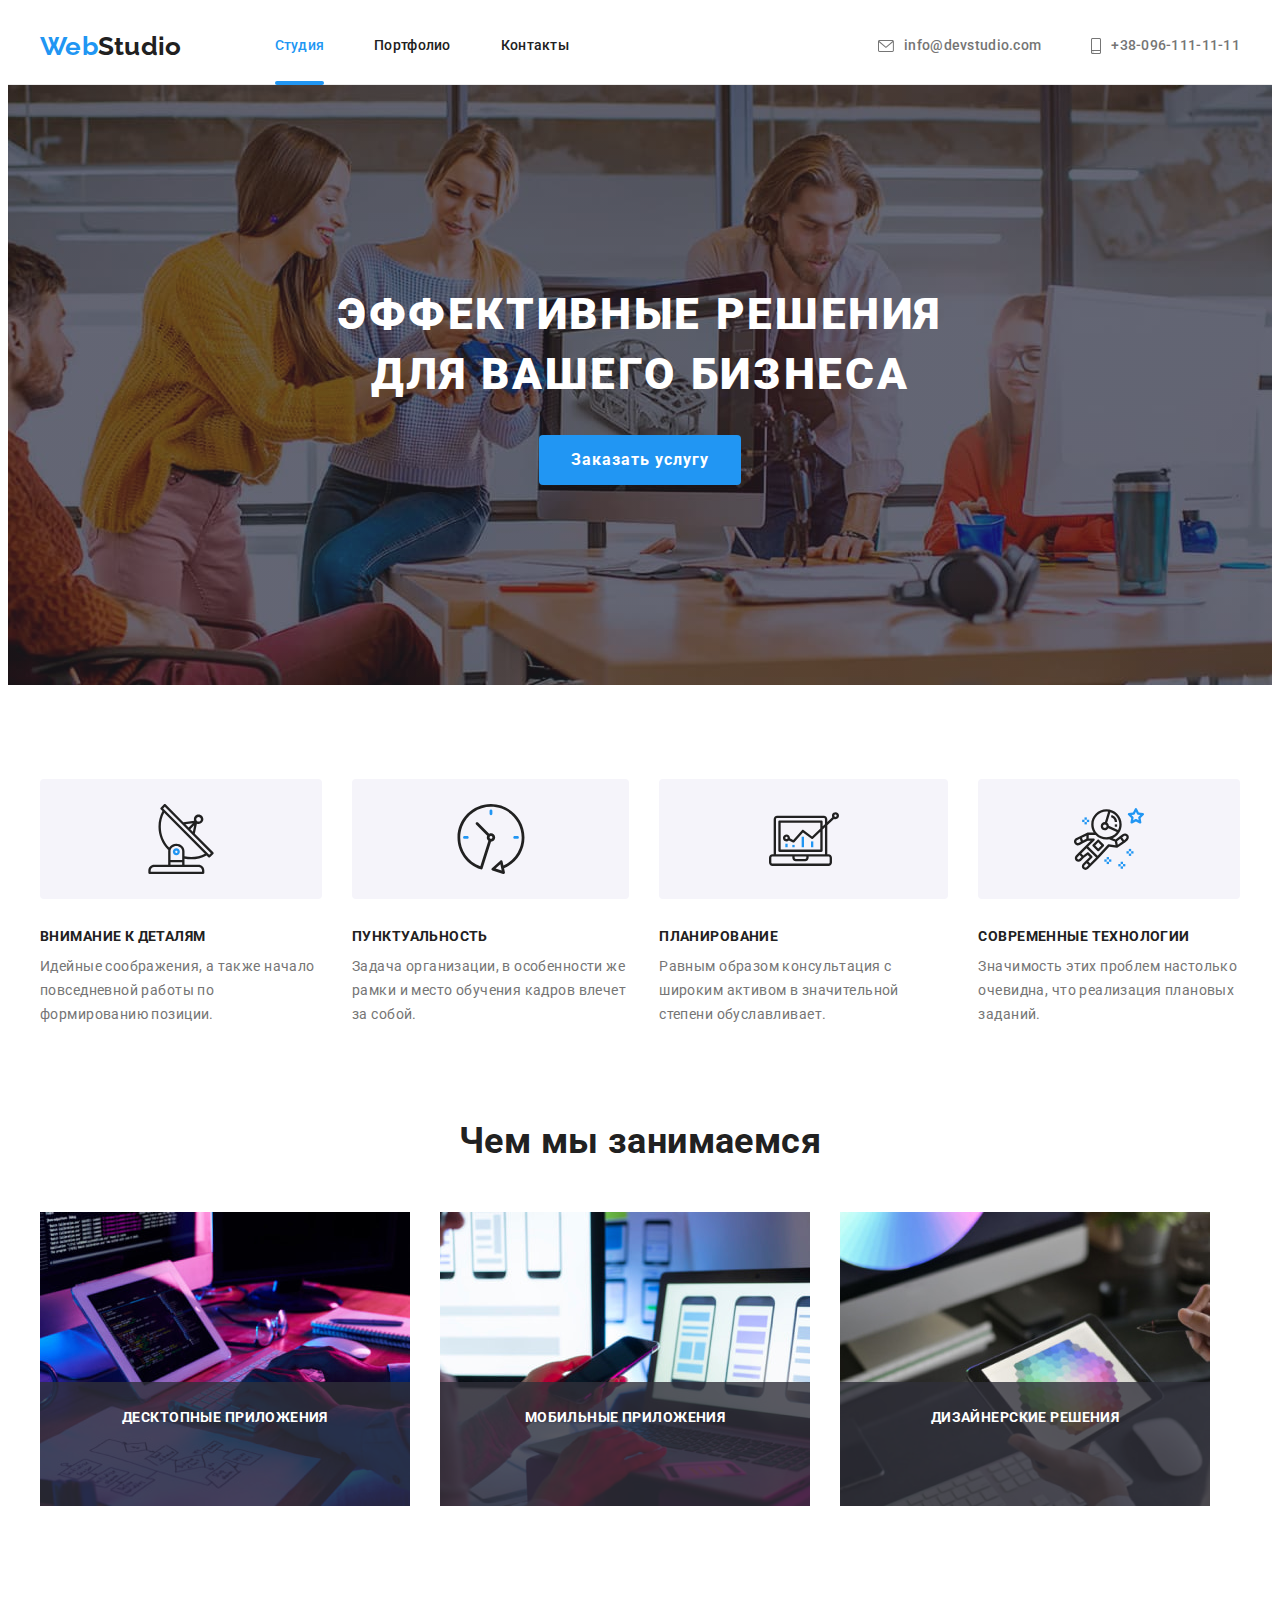
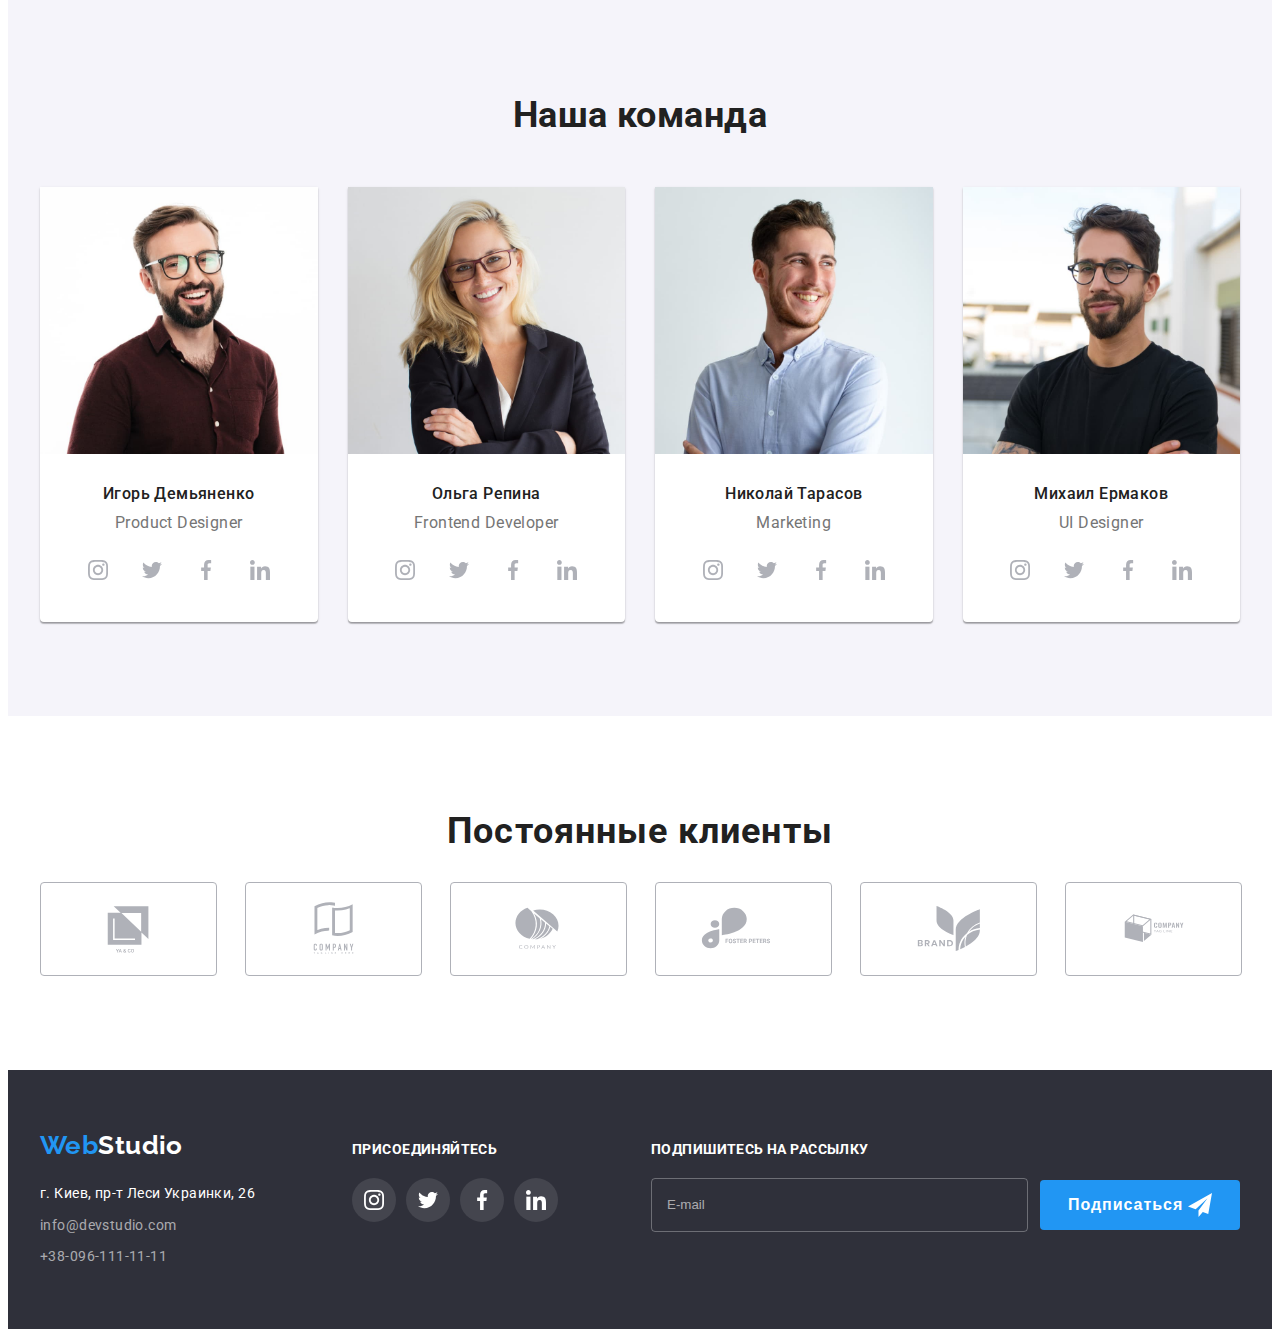
==== commit ea5eb4b5: "Сделал часть мобильного меню" ====
--- a/index.html
+++ b/index.html
@@ -29,6 +29,19 @@
         <a href="./index.html" class="logo header__logo"
           >Web<span class="logo__text--black">Studio</span></a
         >
+        <button
+          type="button"
+          class="menu-button js-open-menu"
+          aria-expanded="false"
+          aria-controls="mobile-menu"
+        >
+          <svg width="24px" height="16px" area-label=" Переключатель мобильного меню">
+            <use class="icon-menu" href="./images/icons.svg#icon-menu-mobile"></use>
+
+            <!--<use class="icon-cross" href="./images/icons.svg#icon-close-mobile"></use>-->
+          </svg>
+        </button>
+
         <nav>
           <ul class="site-nav list">
             <li class="site-nav__item">
@@ -60,6 +73,21 @@
               +38-096-111-11-11
             </a>
           </li>
+        </ul>
+      </div>
+      <!--Мобильное меню -->
+      <div class="menu-container js-menu-container" id="mobile-menu">
+        <button type="button" class="menu-button js-close-menu">
+          <svg width="19px" height="19px" area-label="Закрыть мобильное меню">
+            <use class="icon-cross" href="./images/icons.svg#icon-close-mobile"></use>
+          </svg>
+        </button>
+
+        <ul class="mobile-menu">
+          <li><a href="" class="link">О нас</a></li>
+          <li><a href="" class="link">Работы</a></li>
+          <li><a href="" class="link">Контакты</a></li>
+          <li><a href="" class="link">Карьера</a></li>
         </ul>
       </div>
     </header>
@@ -528,5 +556,6 @@
       </div>
     </div>
     <script src="./js/modal.js"></script>
+    <script src="./js/mobile-menu.js"></script>
   </body>
 </html>
--- a/css/main.min.css
+++ b/css/main.min.css
@@ -1 +1 @@
-﻿:root{--primary-text-color: #757575;--title-text-color: #212121;--accent-color: #2196f3;--color-modal-button: #188ce8;--address-text-color: #ffffff;--hero-text-color: #ffffff;--footer-cont-text-color: rgba( 255, 255, 255, 0.6 );--footer-logo-span-color: #ffffff;--primary-bg-color: #ffffff;--secondary-bg-color: #f5f4fa;--hero-bg-color: #2f303a;--footer-bg-color: #2f303a;--header-line-color: #ececec;--btn-text-color: #ffffff;--btn-accent-color: #2196f3;--btn-primary-color: #f5f4fa;--color-border-portfolio: #eeeeee;--background-feature-icon: #f5f4fa;--color-social-client-icon: #afb1b8;--accent-color-icon: #ffffff;--transition-duration: 250ms;--transition-timing-function: cubic-bezier(0.4, 0, 0.2, 1)}p,h1,h2,h3,h4,h5,h6{margin:0}ul,ol{padding-left:0;margin:0}button{cursor:pointer}img{display:block}.list{list-style:none}.link,.street{text-decoration:none}.visually-hidden{position:absolute;width:1px;height:1px;margin:-1px;border:0;padding:0;white-space:nowrap;clip-path:inset(100%);clip:rect(0 0 0 0);overflow:hidden}.container{padding-left:15px;padding-right:15px;margin:0 auto}@media screen and (min-width: 480px){.container{width:480px}}@media screen and (min-width: 768px){.container{width:768px}}@media screen and (min-width: 1200px){.container{width:1200px}}.section{padding:60px 0}@media screen and (min-width: 1200px){.section{padding:94px 0px}}body{background-color:var(--primary-bg-color);color:var(--primary-text-color);font-family:"Roboto",Tahoma,sans-serif;font-size:14px;line-height:1.7;letter-spacing:.03em}.logo{color:var(--accent-color);font-family:"Raleway";font-weight:700;font-size:26px;line-height:1.19;text-decoration:none}.header__logo{margin-right:93px}.logo__text--black{color:var(--title-text-color)}.logo-footer{margin-left:0px;margin-bottom:20px}.footer .logo-span{color:var(--footer-logo-span-color)}.hero__btn{font-family:inherit;font-weight:700;font-size:16px;line-height:1.9;align-items:center;text-align:center;letter-spacing:.06em;background-color:var(--accent-color);color:var(--btn-text-color);min-width:200px;border-radius:4px;padding:10px 32px;border:0px}.button-list{display:flex}@media screen and (max-width: 400px){.button-list{display:block;text-align:center}}@media screen and (max-width: 767.9px){.button-list{flex-wrap:wrap;margin-bottom:25px}}@media screen and (min-width: 768px){.button-list{margin-bottom:30px;justify-content:center}}@media screen and (min-width: 1200px){.button-list{margin-bottom:50px}}.btn-filter{font-family:inherit;font-weight:500;font-size:16px;line-height:1.6;text-align:center;letter-spacing:.03em;background-color:var(--btn-primary-color);padding:6px 22px;border-radius:4px;border:0px;transition-property:background-color,color,box-shadow;transition-duration:var(--transition-duration);transition-timing-function:var(--transition-timing-function)}.btn-filter:hover,.btn-filter:focus{background-color:var(--btn-accent-color);color:var(--btn-text-color);box-shadow:0px 3px 1px rgba(0,0,0,.1),0px 1px 2px rgba(0,0,0,.08),0px 2px 2px rgba(0,0,0,.12)}@media screen and (max-width: 767.9px){.button-item{margin-bottom:15px}}.button-item:not(:last-child){margin-right:8px}.project-overlay{position:relative;overflow:hidden}.description{position:absolute;left:0;bottom:0;width:100%;height:100%;transform:translateY(101%);transition-property:transform;transition-duration:var(--transition-duration);transition-timing-function:var(--transition-timing-function);font-size:18px;line-height:1.6;letter-spacing:.03em;color:var(--hero-text-color);padding:63px 24px;background:rgba(33,150,243,.9)}.team-social__list{display:flex;justify-content:center}.team-social__link{display:flex;justify-content:center;align-items:center;width:44px;height:44px;border-radius:50%;fill:var(--color-social-client-icon);transition-property:background-color,fill;transition-duration:var(--transition-duration);transition-timing-function:var(--transition-timing-function)}.team-social__link:hover,.team-social__link:focus{background-color:var(--accent-color);fill:var(--accent-color-icon)}.team-social__item+.team-social__item{margin-left:10px}.social-title{font-weight:700;font-size:14px;line-height:1.14;letter-spacing:.03em;text-transform:uppercase;color:var(--hero-text-color);margin-bottom:20px}@media screen and (max-width: 1199.9px){.social-title{text-align:center}}@media screen and (max-width: 1199.9px){.footer-social{margin-bottom:60px}}@media screen and (min-width: 1200px){.footer-social{margin-right:93px}}.footer-social-list{display:flex;justify-content:center}.footer-social-link{width:44px;height:44px;border-radius:50%;background-color:rgba(255,255,255,.1);display:flex;justify-content:center;align-items:center;fill:var(--accent-color-icon);transition-property:background-color;transition-duration:var(--transition-duration);transition-timing-function:var(--transition-timing-function)}.footer-social-link:hover,.footer-social-link:focus{background-color:var(--accent-color)}.footer-social-item+.footer-social-item{margin-left:10px}.backdrop{position:fixed;top:0;width:100%;height:100%;background-color:rgba(0,0,0,.2);transition-property:opacity,visibility;transition-duration:1500ms}.modal{position:absolute;left:50%;top:50%;width:100%;padding:40px;border-radius:4px;background-color:#fff;box-shadow:0px 1px 3px rgba(0,0,0,.12),0px 1px 1px rgba(0,0,0,.14),0px 2px 1px rgba(0,0,0,.2);transform:translate(-50%, -50%);transition-property:rotate(0deg) scale(1);transition-duration:1000ms}@media screen and (min-width: 480px){.modal{width:450px;height:609px}}@media screen and (min-width: 480px)and (min-width: 1200px){.modal{width:528px;height:581px}}.modal-close-btn{position:absolute;right:8px;top:8px;width:30px;height:30px;border-radius:50%;background-color:rgba(0,0,0,0);border:1px solid rgba(0,0,0,.1);outline:none;transition-property:fill;transition-duration:var(--transition-duration);transition-timing-function:var(--transition-timing-function)}.modal-close-btn:hover,.modal-close-btn:focus{fill:var(--accent-color)}.modal-close-icon{position:absolute;left:50%;top:50%;transform:translate(-50%, -50%)}.is-hidden{opacity:0;pointer-events:none;visibility:hidden}.backdrop.is-hidden .modal{transform:rotateY(-180deg) scale(0.1);transition-duration:1000ms}.modal-title{font-weight:700;font-size:20px;line-height:1.5;text-align:center;letter-spacing:.03em;margin-bottom:12px;color:var(--title-text-color)}@media screen and (min-width: 1200px){.modal-title{font-size:20px;line-height:1.15}}.modal-filed{font-size:12px;line-height:1.17;letter-spacing:.01em;margin-bottom:10px}.modal-input{width:100%;height:40px;padding-left:42px;margin-top:4px;border:1px solid rgba(33,33,33,.2);border-radius:4px;outline:none;cursor:pointer;transition-property:border-color,fill;transition-duration:var(--transition-duration);transition-timing-function:var(--transition-timing-function)}.modal-input:focus{border-color:var(--accent-color)}.modal-input:focus+.input-icon{fill:var(--accent-color)}.modal-input-wrap{position:relative}.input-icon{position:absolute;left:12px;top:50%;transform:translateY(-50%)}.modal-text-filed{font-size:12px;line-height:1.17;letter-spacing:.01em;margin-bottom:20px}.modal-text{width:100%;height:120px;padding:12px 16px;margin-top:4px;border:1px solid rgba(33,33,33,.2);border-radius:4px;resize:none;outline:none;cursor:pointer;transition-property:border-color;transition-duration:var(--transition-duration);transition-timing-function:var(--transition-timing-function)}.modal-text::placeholder{color:rgba(117,117,117,.5)}.modal-text:focus{border-color:var(--accent-color)}.modal-check-filed{margin-bottom:30px}.check-text{display:flex;font-size:12px;line-height:1.17;letter-spacing:.03em;color:var(--primary-text-color);align-items:center;justify-content:center}@media screen and (max-width: 479.9px){.check-text{flex-wrap:wrap}}@media screen and (min-width: 1200px){.check-text{font-size:14px;line-height:1.7}}.check-text::before{content:"";width:16px;height:15px;border:2px solid var(--title-text-color);border-radius:3px;margin-right:9px;transition-property:background-color,background-image;transition-duration:var(--transition-duration);transition-timing-function:var(--transition-timing-function)}.input-check:checked+.check-text::before{background-image:url(../images/check.svg);background-repeat:no-repeat;background-position:center;background-color:var(--accent-color);border:none}.link-policy{color:var(--accent-color);outline:none;border-radius:4px;border:1px solid rgba(0,0,0,0);transition-property:border-color;transition-duration:var(--transition-duration);transition-timing-function:var(--transition-timing-function)}.link-policy:focus{border-color:var(--accent-color)}.button-send{display:block;width:200px;height:50px;padding:10px 0px;margin-left:auto;margin-right:auto;border-radius:4px;border:none;outline:none;background-color:var(--color-modal-button);font-weight:700;font-size:16px;line-height:1.9;text-align:center;letter-spacing:.06em;color:var(--btn-text-color);transition-property:background-color,box-shadow;transition-duration:var(--transition-duration);transition-timing-function:var(--transition-timing-function)}.button-send:hover,.button-send:focus{background-color:var(--btn-accent-color);box-shadow:0px 4px 4px rgba(0,0,0,.15)}.header{font-weight:500;font-size:14px;line-height:1.14;letter-spacing:.02em;width:100%;border-bottom:1px solid var(--header-line-color)}.header .container{display:flex;align-items:center}.site-nav{display:flex}@media screen and (max-width: 767.9px){.site-nav{display:none}}.site-nav__item:not(:last-child){margin-right:50px}.site-nav__link{color:var(--title-text-color);padding:30px 0px;display:block;transition-property:color;transition-duration:var(--transition-duration);transition-timing-function:var(--transition-timing-function)}.site-nav__link:hover,.site-nav__link:focus{color:var(--accent-color)}.site-nav__link--current{color:var(--accent-color)}.site-nav__link--current{position:relative}.site-nav__link--current::after{content:"";position:absolute;left:0px;bottom:-1px;width:100%;height:4px;border-radius:2px;background-color:var(--accent-color)}.contact-nav{display:flex;margin-left:auto}@media screen and (max-width: 767.9px){.contact-nav{display:none}}@media screen and (min-width: 768px)and (max-width: 1199.9px){.contact-nav{display:block}.contact-nav__item+.contact-nav__item{margin-top:10px}}@media screen and (min-width: 1200px){.contact-nav__item+.contact-nav__item{margin-left:50px}}.contact-nav__icon{fill:var(--primary-text-color);margin-right:10px;transition-property:fill;transition-duration:var(--transition-duration);transition-timing-function:var(--transition-timing-function)}.contact-nav__link{display:flex;align-items:center;color:var(--primary-text-color);transition-property:fill,color;transition-duration:var(--transition-duration);transition-timing-function:var(--transition-timing-function)}.contact-nav__link:hover,.contact-nav__link:focus{color:var(--accent-color)}.contact-nav__link:hover .contact-nav__icon,.contact-nav__link:focus .contact-nav__icon{fill:currentColor}.hero{text-align:center;max-width:1600px;background-color:var(--hero-bg-color);padding-top:200px;padding-bottom:200px;margin-left:auto;margin-right:auto;background-image:linear-gradient(rgba(47, 48, 58, 0.4), rgba(47, 48, 58, 0.4)),url(../images/hero-bg.jpg);background-size:cover;background-position:center;background-repeat:no-repeat}.hero__title{font-weight:900;font-size:26px;line-height:1.6;text-align:center;letter-spacing:.06em;text-transform:uppercase;color:var(--hero-text-color);width:100%;margin-bottom:30px;margin-left:auto;margin-right:auto}@media screen and (min-width: 1200px){.hero__title{font-size:44px;line-height:1.36}}.feature__list{display:block}@media screen and (min-width: 768px){.feature__list{display:flex;flex-wrap:wrap;margin-right:-30px;margin-top:-30px}}@media screen and (min-width: 1200px){.feature__list{flex-wrap:nowrap;margin-right:0px}}.feature__item{display:block}@media screen and (max-width: 767.9px){.feature__item:not(:last-child){margin-bottom:30px}}@media screen and (min-width: 768px)and (max-width: 1199.9px){.feature__item{flex-basis:calc(50% - 30px);margin-right:30px;margin-top:30px}}@media screen and (min-width: 1200px){.feature__item:not(:last-child){margin-right:30px}}.feature__title{color:var(--title-text-color);font-weight:700;font-size:14px;line-height:1.14;letter-spacing:.03em;text-align:center;text-transform:uppercase;margin-bottom:10px}@media screen and (min-width: 768px){.feature__title{text-align:left}}.feature__icon{display:flex;width:100%;height:120px;background-color:var(--background-feature-icon);border-radius:4px;margin-bottom:30px;justify-content:center;align-items:center}.examples{padding-top:0px}@media screen and (max-width: 1199.9px){.examples{display:none}}.examples__title{color:var(--title-text-color);font-weight:700;font-size:36px;line-height:1.17;text-align:center;margin-bottom:50px}.examples__list{display:flex}.examples__item{position:relative}.examples__item:not(:last-child){margin-right:30px}.examples__text{position:absolute;width:370px;height:70px;left:0;bottom:0;font-weight:700;font-size:14px;line-height:1.17;text-align:center;letter-spacing:.03em;text-transform:uppercase;padding:27px 0px;color:var(--hero-text-color);background:rgba(47,48,58,.8)}.examples__text{position:absolute;width:370px;height:70px;left:0;bottom:0;font-weight:700;font-size:14px;line-height:1.17;text-align:center;letter-spacing:.03em;text-transform:uppercase;padding:27px 0px;color:var(--hero-text-color);background:rgba(47,48,58,.8)}.team{background-color:var(--secondary-bg-color)}.team__title{color:var(--title-text-color);font-weight:700;font-size:36px;line-height:1.17;text-align:center;margin-bottom:30px}@media screen and (min-width: 1200px){.team__title{margin-bottom:50px}}.team__initials{color:var(--title-text-color);font-weight:500;font-size:16px;line-height:1.19;margin-bottom:10px}.team__text{font-size:16px;line-height:1.19;margin-bottom:16px}@media screen and (min-width: 768px){.team__list{display:flex;flex-wrap:wrap;margin-left:-30px;margin-top:-30px}}.team__board{text-align:center;padding-top:30px;padding-bottom:24px}@media screen and (min-width: 1200px){.team__board{padding:30px}}.team__card{margin-top:30px;background:#fff;box-shadow:0px 1px 3px rgba(0,0,0,.12),0px 1px 1px rgba(0,0,0,.14),0px 2px 1px rgba(0,0,0,.2);border-radius:0px 0px 4px 4px}@media screen and (min-width: 768px){.team__card{flex-basis:calc(50% - 30px);margin-left:30px;margin-top:30px}}@media screen and (min-width: 1200px){.team__card{flex-basis:calc(25% - 30px);margin-left:30px;margin-top:30px}}.сlients-title{font-weight:700;font-size:36px;line-height:1.17;text-align:center;letter-spacing:.03em;color:var(--title-text-color);margin-bottom:30px}.сlients-list{display:flex}@media screen and (max-width: 1199.9px){.сlients-list{flex-wrap:wrap;margin-right:-30px;margin-top:-30px}}@media screen and (max-width: 768px){.сlients-item{flex-basis:calc(50% - 30px);margin-right:30px;margin-top:30px}}@media screen and (min-width: 768px)and (max-width: 1199.9px){.сlients-item{flex-basis:calc(33.3333333333% - 30px);margin-right:30px;margin-top:30px}}@media screen and (min-width: 1199.9px){.сlients-item{width:100%}.сlients-item+.сlients-item{margin-left:30px}}.сlients-link{display:flex;width:100%;height:92px;border:1px solid var(--color-social-client-icon);border-radius:4px;justify-content:center;align-items:center;fill:var(--color-social-client-icon);transition-property:border-color,fill;transition-duration:var(--transition-duration);transition-timing-function:var(--transition-timing-function)}.сlients-link:hover,.сlients-link:focus{border-color:var(--accent-color);fill:var(--accent-color)}.сlients-icon{color:var(--color-social-client-icon)}.footer{background-color:var(--footer-bg-color);font-size:14px;line-height:1.7;padding:60px 0px}@media screen and (max-width: 1199.9px){.footer{text-align:center}}@media screen and (min-width: 768px)and (max-width: 1199.9px){.footer .container{display:flex;flex-wrap:wrap;justify-content:space-around}}@media screen and (min-width: 1200px){.footer .container{display:flex;align-items:baseline}}.address-street{margin-bottom:8px}.mail{margin-bottom:8px}@media screen and (max-width: 1199.9px){.container-address{margin-bottom:60px}}@media screen and (min-width: 1200px){.container-address{flex-grow:1;margin-right:70px}}.address-list{font-style:normal}.address-list .street{color:var(--address-text-color)}.address-list .link{color:var(--footer-cont-text-color);transition-property:color;transition-duration:var(--transition-duration);transition-timing-function:var(--transition-timing-function)}.address-list .link:hover,.address-list .link:focus{color:var(--accent-color)}.subscribe{display:block}.subscribe-item{font-weight:700;font-size:14px;line-height:1.14;letter-spacing:.03em;text-transform:uppercase;color:var(--hero-text-color);margin-bottom:20px}@media screen and (max-width: 1199.9px){.subscribe-item-item{text-align:center}}.subscribe-input{width:100%;height:50px;padding-left:15px;color:var(--hero-text-color);outline:none;background-color:rgba(0,0,0,0);border:1px solid rgba(255,255,255,.3);border-radius:4px;cursor:pointer;transition-property:border-color,color;transition-duration:var(--transition-duration);transition-timing-function:var(--transition-timing-function)}@media screen and (max-width: 1199.9px){.subscribe-input{margin-bottom:20px}}@media screen and (min-width: 768px)and (max-width: 1199.9px){.subscribe-input{width:450px}}@media screen and (min-width: 1200px){.subscribe-input{width:358px}}.subscribe-input::placeholder{color:rgba(255,255,255,.6);transition-property:color;transition-duration:var(--transition-duration);transition-timing-function:var(--transition-timing-function)}.subscribe-input:focus,.subscribe-input:focus::placeholder{border-color:var(--accent-color);color:var(--accent-color)}.subscribe-send{position:relative;display:flex;width:200px;height:50px;padding:10px 28px;margin:auto;background-color:var(--btn-accent-color);border:none;border-radius:4px;font-weight:700;font-size:16px;line-height:1.9;letter-spacing:.06em;color:var(--btn-text-color)}@media screen and (min-width: 1200px){.subscribe-send{margin-left:12px}}.subscribe-icon{position:absolute;right:28px;top:13px;margin-left:10px}@media screen and (min-width: 1200px){.subscribe-form{display:inline-flex;align-items:center;justify-content:center}}.border{padding:20px 24px;border-right:1px solid var(--color-border-portfolio);border-left:1px solid var(--color-border-portfolio);border-bottom:1px solid var(--color-border-portfolio);width:100%}@media screen and (min-width: 768px)and (max-width: 1199.9px){.border-tablet{padding-bottom:56px}}.project{display:block}@media screen and (min-width: 768px){.project{display:flex;flex-wrap:wrap;margin-left:-30px;margin-top:-30px}}.project-item{transition-property:box-shadow;transition-duration:var(--transition-duration);transition-timing-function:var(--transition-timing-function)}@media screen and (min-width: 768px){.project-item{flex-basis:calc(50% - 30px);margin-left:30px;margin-top:30px}}@media screen and (min-width: 1200px){.project-item{flex-basis:calc(33.3333333333% - 30px)}}@media screen and (max-width: 767.9px){.project-item:not(:last-child){margin-bottom:30px}}.project-item:hover{box-shadow:0px 4px 4px rgba(0,0,0,.25)}.project-item:hover .description{transform:translateY(0)}.project .title{font-weight:700;font-size:18px;line-height:2;letter-spacing:.06em;color:var(--title-text-color);margin-bottom:4px}.project .text{font-size:16px;line-height:1.9;color:var(--primary-text-color)}/*# sourceMappingURL=main.min.css.map */+﻿:root{--primary-text-color: #757575;--title-text-color: #212121;--accent-color: #2196f3;--color-modal-button: #188ce8;--address-text-color: #ffffff;--hero-text-color: #ffffff;--footer-cont-text-color: rgba( 255, 255, 255, 0.6 );--footer-logo-span-color: #ffffff;--primary-bg-color: #ffffff;--secondary-bg-color: #f5f4fa;--hero-bg-color: #2f303a;--footer-bg-color: #2f303a;--header-line-color: #ececec;--btn-text-color: #ffffff;--btn-accent-color: #2196f3;--btn-primary-color: #f5f4fa;--color-border-portfolio: #eeeeee;--background-feature-icon: #f5f4fa;--color-social-client-icon: #afb1b8;--accent-color-icon: #ffffff;--transition-duration: 250ms;--transition-timing-function: cubic-bezier(0.4, 0, 0.2, 1)}p,h1,h2,h3,h4,h5,h6{margin:0}ul,ol{padding-left:0;margin:0}button{cursor:pointer}img{display:block}.list{list-style:none}.link,.street{text-decoration:none}.visually-hidden{position:absolute;width:1px;height:1px;margin:-1px;border:0;padding:0;white-space:nowrap;clip-path:inset(100%);clip:rect(0 0 0 0);overflow:hidden}.container{padding-left:15px;padding-right:15px;margin-left:auto;margin-right:auto}@media screen and (min-width: 480px){.container{width:480px}}@media screen and (min-width: 768px){.container{width:768px}}@media screen and (min-width: 1200px){.container{width:1200px}}.section{padding:60px 0}@media screen and (min-width: 1200px){.section{padding:94px 0px}}body{background-color:var(--primary-bg-color);color:var(--primary-text-color);font-family:"Roboto",Tahoma,sans-serif;font-size:14px;line-height:1.7;letter-spacing:.03em}.logo{color:var(--accent-color);font-family:"Raleway";font-weight:700;font-size:26px;line-height:1.19;text-decoration:none}@media screen and (min-width: 768px){.header__logo{margin-right:93px}}.logo__text--black{color:var(--title-text-color)}.logo-footer{margin-left:0px;margin-bottom:20px}.footer .logo-span{color:var(--footer-logo-span-color)}.hero__btn{font-family:inherit;font-weight:700;font-size:16px;line-height:1.9;align-items:center;text-align:center;letter-spacing:.06em;background-color:var(--accent-color);color:var(--btn-text-color);min-width:200px;border-radius:4px;padding:10px 32px;border:0px}.button-list{display:flex}@media screen and (max-width: 400px){.button-list{display:block;text-align:center}}@media screen and (max-width: 767.9px){.button-list{flex-wrap:wrap;margin-bottom:25px}}@media screen and (min-width: 768px){.button-list{margin-bottom:30px;justify-content:center}}@media screen and (min-width: 1200px){.button-list{margin-bottom:50px}}.btn-filter{font-family:inherit;font-weight:500;font-size:16px;line-height:1.6;text-align:center;letter-spacing:.03em;background-color:var(--btn-primary-color);padding:6px 22px;border-radius:4px;border:0px;transition-property:background-color,color,box-shadow;transition-duration:var(--transition-duration);transition-timing-function:var(--transition-timing-function)}.btn-filter:hover,.btn-filter:focus{background-color:var(--btn-accent-color);color:var(--btn-text-color);box-shadow:0px 3px 1px rgba(0,0,0,.1),0px 1px 2px rgba(0,0,0,.08),0px 2px 2px rgba(0,0,0,.12)}@media screen and (max-width: 767.9px){.button-item{margin-bottom:15px}}.button-item:not(:last-child){margin-right:8px}.menu-button{min-height:40px;min-width:40px;display:flex;align-items:center;justify-content:center;margin-left:auto;padding:0;background-color:rgba(0,0,0,0);border:none;border-radius:50%;outline:none}.menu-button:hover,.menu-button:focus{fill:var(--btn-accent-color)}@media screen and (min-width: 768px){.menu-button{display:none}}.menu-container{position:fixed;top:0;left:0;width:100vw;height:100vh;padding:48px 40px;background-color:var(--primary-bg-color);z-index:100;transform:translateY(-100%);transition:transform 250ms ease-in-out}.menu-container.is-open{transform:translateY(0)}.menu-container .menu-button{position:absolute;top:16px;right:16px}.mobile-menu{padding:0;margin:0;list-style:none}.project-overlay{position:relative;overflow:hidden}.description{position:absolute;left:0;bottom:0;width:100%;height:100%;transform:translateY(101%);transition-property:transform;transition-duration:var(--transition-duration);transition-timing-function:var(--transition-timing-function);font-size:18px;line-height:1.6;letter-spacing:.03em;color:var(--hero-text-color);padding:63px 24px;background:rgba(33,150,243,.9)}.team-social__list{display:flex;justify-content:center}.team-social__link{display:flex;justify-content:center;align-items:center;width:44px;height:44px;border-radius:50%;fill:var(--color-social-client-icon);transition-property:background-color,fill;transition-duration:var(--transition-duration);transition-timing-function:var(--transition-timing-function)}.team-social__link:hover,.team-social__link:focus{background-color:var(--accent-color);fill:var(--accent-color-icon)}.team-social__item+.team-social__item{margin-left:10px}.social-title{font-weight:700;font-size:14px;line-height:1.14;letter-spacing:.03em;text-transform:uppercase;color:var(--hero-text-color);margin-bottom:20px}@media screen and (max-width: 1199.9px){.social-title{text-align:center}}@media screen and (max-width: 1199.9px){.footer-social{margin-bottom:60px}}@media screen and (min-width: 1200px){.footer-social{margin-right:93px}}.footer-social-list{display:flex;justify-content:center}.footer-social-link{width:44px;height:44px;border-radius:50%;background-color:rgba(255,255,255,.1);display:flex;justify-content:center;align-items:center;fill:var(--accent-color-icon);transition-property:background-color;transition-duration:var(--transition-duration);transition-timing-function:var(--transition-timing-function)}.footer-social-link:hover,.footer-social-link:focus{background-color:var(--accent-color)}.footer-social-item+.footer-social-item{margin-left:10px}.backdrop{position:fixed;top:0;width:100%;height:100%;background-color:rgba(0,0,0,.2);transition-property:opacity,visibility;transition-duration:1500ms;overflow-y:scroll}.modal{position:absolute;left:50%;top:50%;width:100%;padding:40px;border-radius:4px;background-color:#fff;box-shadow:0px 1px 3px rgba(0,0,0,.12),0px 1px 1px rgba(0,0,0,.14),0px 2px 1px rgba(0,0,0,.2);transform:translate(-50%, -50%);transition-property:rotate(0deg) scale(1);transition-duration:1000ms}@media screen and (min-width: 480px){.modal{width:450px;height:609px}}@media screen and (min-width: 480px)and (min-width: 1200px){.modal{width:528px;height:581px}}.modal-close-btn{position:absolute;right:8px;top:8px;width:30px;height:30px;border-radius:50%;background-color:rgba(0,0,0,0);border:1px solid rgba(0,0,0,.1);outline:none;transition-property:fill;transition-duration:var(--transition-duration);transition-timing-function:var(--transition-timing-function)}.modal-close-btn:hover,.modal-close-btn:focus{fill:var(--accent-color)}.modal-close-icon{position:absolute;left:50%;top:50%;transform:translate(-50%, -50%)}.is-hidden{opacity:0;pointer-events:none;visibility:hidden}.backdrop.is-hidden .modal{transform:rotateY(-180deg) scale(0.1);transition-duration:1000ms}.modal-title{font-weight:700;font-size:20px;line-height:1.5;text-align:center;letter-spacing:.03em;margin-bottom:12px;color:var(--title-text-color)}@media screen and (min-width: 1200px){.modal-title{font-size:20px;line-height:1.15}}.modal-filed{font-size:12px;line-height:1.17;letter-spacing:.01em;margin-bottom:10px}.modal-input{width:100%;height:40px;padding-left:42px;margin-top:4px;border:1px solid rgba(33,33,33,.2);border-radius:4px;outline:none;cursor:pointer;transition-property:border-color,fill;transition-duration:var(--transition-duration);transition-timing-function:var(--transition-timing-function)}.modal-input:focus{border-color:var(--accent-color)}.modal-input:focus+.input-icon{fill:var(--accent-color)}.modal-input-wrap{position:relative}.input-icon{position:absolute;left:12px;top:50%;transform:translateY(-50%)}.modal-text-filed{font-size:12px;line-height:1.17;letter-spacing:.01em;margin-bottom:20px}.modal-text{width:100%;height:120px;padding:12px 16px;margin-top:4px;border:1px solid rgba(33,33,33,.2);border-radius:4px;resize:none;outline:none;cursor:pointer;transition-property:border-color;transition-duration:var(--transition-duration);transition-timing-function:var(--transition-timing-function)}.modal-text::placeholder{color:rgba(117,117,117,.5)}.modal-text:focus{border-color:var(--accent-color)}.modal-check-filed{margin-bottom:30px}.check-text{display:flex;font-size:12px;line-height:1.17;letter-spacing:.03em;color:var(--primary-text-color);align-items:center;justify-content:center}@media screen and (max-width: 479.9px){.check-text{flex-wrap:wrap}}@media screen and (min-width: 1200px){.check-text{font-size:14px;line-height:1.7}}.check-text::before{content:"";width:16px;height:15px;border:2px solid var(--title-text-color);border-radius:3px;margin-right:9px;transition-property:background-color,background-image;transition-duration:var(--transition-duration);transition-timing-function:var(--transition-timing-function)}.input-check:checked+.check-text::before{background-image:url(../images/check.svg);background-repeat:no-repeat;background-position:center;background-color:var(--accent-color);border:none}.link-policy{color:var(--accent-color);outline:none;border-radius:4px;border:1px solid rgba(0,0,0,0);transition-property:border-color;transition-duration:var(--transition-duration);transition-timing-function:var(--transition-timing-function)}.link-policy:focus{border-color:var(--accent-color)}.button-send{display:block;width:200px;height:50px;padding:10px 0px;margin-left:auto;margin-right:auto;border-radius:4px;border:none;outline:none;background-color:var(--color-modal-button);font-weight:700;font-size:16px;line-height:1.9;text-align:center;letter-spacing:.06em;color:var(--btn-text-color);transition-property:background-color,box-shadow;transition-duration:var(--transition-duration);transition-timing-function:var(--transition-timing-function)}.button-send:hover,.button-send:focus{background-color:var(--btn-accent-color);box-shadow:0px 4px 4px rgba(0,0,0,.15)}.header{font-weight:500;font-size:14px;line-height:1.14;letter-spacing:.02em;width:100%;border-bottom:1px solid var(--header-line-color)}.header .container{display:flex;align-items:center}.site-nav{display:flex}@media screen and (max-width: 767.9px){.site-nav{display:none}}.site-nav__item:not(:last-child){margin-right:50px}.site-nav__link{color:var(--title-text-color);padding:30px 0px;display:block;transition-property:color;transition-duration:var(--transition-duration);transition-timing-function:var(--transition-timing-function)}.site-nav__link:hover,.site-nav__link:focus{color:var(--accent-color)}.site-nav__link--current{color:var(--accent-color)}.site-nav__link--current{position:relative}.site-nav__link--current::after{content:"";position:absolute;left:0px;bottom:-1px;width:100%;height:4px;border-radius:2px;background-color:var(--accent-color)}.contact-nav{display:flex;margin-left:auto}@media screen and (max-width: 767.9px){.contact-nav{display:none}}@media screen and (min-width: 768px)and (max-width: 1199.9px){.contact-nav{display:block}.contact-nav__item+.contact-nav__item{margin-top:10px}}@media screen and (min-width: 1200px){.contact-nav__item+.contact-nav__item{margin-left:50px}}.contact-nav__icon{fill:var(--primary-text-color);margin-right:10px;transition-property:fill;transition-duration:var(--transition-duration);transition-timing-function:var(--transition-timing-function)}.contact-nav__link{display:flex;align-items:center;color:var(--primary-text-color);transition-property:fill,color;transition-duration:var(--transition-duration);transition-timing-function:var(--transition-timing-function)}.contact-nav__link:hover,.contact-nav__link:focus{color:var(--accent-color)}.contact-nav__link:hover .contact-nav__icon,.contact-nav__link:focus .contact-nav__icon{fill:currentColor}.hero{text-align:center;max-width:1600px;background-color:var(--hero-bg-color);padding-top:118px;padding-bottom:118px;margin-left:auto;margin-right:auto;background-image:linear-gradient(rgba(47, 48, 58, 0.4), rgba(47, 48, 58, 0.4)),url(../images/hero-bg.jpg);background-size:cover;background-position:center;background-repeat:no-repeat}@media screen and (min-width: 1200px){.hero{padding-top:200px;padding-bottom:200px}}.hero__title{font-weight:900;font-size:26px;line-height:1.6;text-align:center;letter-spacing:.06em;text-transform:uppercase;color:var(--hero-text-color);width:100%;margin-bottom:30px;margin-left:auto;margin-right:auto}@media screen and (min-width: 1200px){.hero__title{font-size:44px;line-height:1.36}}.feature__list{display:block}@media screen and (min-width: 768px){.feature__list{display:flex}}@media screen and (min-width: 768px)and (max-width: 1199.9px){.feature__list{flex-wrap:wrap;margin-right:-15px;margin-left:-15px;margin-top:-30px}}.feature__item{display:block}@media screen and (max-width: 767.9px){.feature__item:not(:last-child){margin-bottom:30px}}@media screen and (min-width: 768px)and (max-width: 1199.9px){.feature__item{flex-basis:calc(50% - 30px);margin-right:15px;margin-left:15px;margin-top:30px}}@media screen and (min-width: 1200px){.feature__item:not(:last-child){margin-right:30px}}.feature__title{color:var(--title-text-color);font-weight:700;font-size:14px;line-height:1.14;letter-spacing:.03em;text-align:center;text-transform:uppercase;margin-bottom:10px}@media screen and (min-width: 768px){.feature__title{text-align:left}}.feature__icon{display:flex;width:100%;height:120px;background-color:var(--background-feature-icon);border-radius:4px;margin-bottom:30px;justify-content:center;align-items:center}.examples{padding-top:0px}@media screen and (max-width: 1199.9px){.examples{display:none}}.examples__title{color:var(--title-text-color);font-weight:700;font-size:36px;line-height:1.17;text-align:center;margin-bottom:50px}.examples__list{display:flex}.examples__item{position:relative}.examples__item:not(:last-child){margin-right:30px}.examples__text{position:absolute;width:370px;height:70px;left:0;bottom:0;font-weight:700;font-size:14px;line-height:1.17;text-align:center;letter-spacing:.03em;text-transform:uppercase;padding:27px 0px;color:var(--hero-text-color);background:rgba(47,48,58,.8)}.examples__text{position:absolute;width:370px;height:70px;left:0;bottom:0;font-weight:700;font-size:14px;line-height:1.17;text-align:center;letter-spacing:.03em;text-transform:uppercase;padding:27px 0px;color:var(--hero-text-color);background:rgba(47,48,58,.8)}.team{background-color:var(--secondary-bg-color)}.team__title{color:var(--title-text-color);font-weight:700;font-size:36px;line-height:1.17;text-align:center;margin-bottom:30px}@media screen and (min-width: 1200px){.team__title{margin-bottom:50px}}.team__initials{color:var(--title-text-color);font-weight:500;font-size:16px;line-height:1.19;margin-bottom:10px}.team__text{font-size:16px;line-height:1.19;margin-bottom:16px}@media screen and (min-width: 768px){.team__list{display:flex;flex-wrap:wrap;margin-left:-30px;margin-top:-30px}}.team__board{text-align:center;padding-top:30px;padding-bottom:24px}@media screen and (min-width: 1200px){.team__board{padding:30px}}.team__card{margin-top:30px;background:#fff;box-shadow:0px 1px 3px rgba(0,0,0,.12),0px 1px 1px rgba(0,0,0,.14),0px 2px 1px rgba(0,0,0,.2);border-radius:0px 0px 4px 4px}@media screen and (min-width: 768px){.team__card{flex-basis:calc(50% - 30px);margin-left:30px;margin-top:30px}}@media screen and (min-width: 1200px){.team__card{flex-basis:calc(25% - 30px);margin-left:30px;margin-top:30px}}.сlients-title{font-weight:700;font-size:36px;line-height:1.17;text-align:center;letter-spacing:.03em;color:var(--title-text-color);margin-bottom:30px}.сlients-list{display:flex}@media screen and (max-width: 767.9px){.сlients-list{flex-wrap:wrap;margin-right:-15px;margin-left:-15px;margin-top:-30px}}@media screen and (min-width: 768px)and (max-width: 1199.9px){.сlients-list{flex-wrap:wrap;margin-right:-15px;margin-left:-15px;margin-top:-30px}}@media screen and (max-width: 767.9px){.сlients-item{flex-basis:calc(50% - 30px);margin-right:15px;margin-left:15px;margin-top:30px}}@media screen and (min-width: 768px)and (max-width: 1199.9px){.сlients-item{flex-basis:calc(33.3333333333% - 30px);margin-right:15px;margin-left:15px;margin-top:30px}}@media screen and (min-width: 1199.9px){.сlients-item{width:100%}.сlients-item+.сlients-item{margin-left:30px}}.сlients-link{display:flex;width:100%;height:92px;border:1px solid var(--color-social-client-icon);border-radius:4px;justify-content:center;align-items:center;fill:var(--color-social-client-icon);transition-property:border-color,fill;transition-duration:var(--transition-duration);transition-timing-function:var(--transition-timing-function)}.сlients-link:hover,.сlients-link:focus{border-color:var(--accent-color);fill:var(--accent-color)}.сlients-icon{color:var(--color-social-client-icon)}.footer{background-color:var(--footer-bg-color);font-size:14px;line-height:1.7;padding:60px 0px}@media screen and (max-width: 1199.9px){.footer{text-align:center}}@media screen and (min-width: 768px)and (max-width: 1199.9px){.footer .container{display:flex;flex-wrap:wrap;justify-content:space-around}}@media screen and (min-width: 1200px){.footer .container{display:flex;align-items:baseline}}.address-street{margin-bottom:8px}.mail{margin-bottom:8px}@media screen and (max-width: 1199.9px){.container-address{margin-bottom:60px}}@media screen and (min-width: 1200px){.container-address{flex-grow:1;margin-right:70px}}.address-list{font-style:normal}.address-list .street{color:var(--address-text-color)}.address-list .link{color:var(--footer-cont-text-color);transition-property:color;transition-duration:var(--transition-duration);transition-timing-function:var(--transition-timing-function)}.address-list .link:hover,.address-list .link:focus{color:var(--accent-color)}.subscribe{display:block}.subscribe-item{font-weight:700;font-size:14px;line-height:1.14;letter-spacing:.03em;text-transform:uppercase;color:var(--hero-text-color);margin-bottom:20px}@media screen and (max-width: 1199.9px){.subscribe-item-item{text-align:center}}.subscribe-input{width:100%;height:50px;padding-left:15px;color:var(--hero-text-color);outline:none;background-color:rgba(0,0,0,0);border:1px solid rgba(255,255,255,.3);border-radius:4px;cursor:pointer;transition-property:border-color,color;transition-duration:var(--transition-duration);transition-timing-function:var(--transition-timing-function)}@media screen and (max-width: 1199.9px){.subscribe-input{margin-bottom:20px}}@media screen and (min-width: 768px)and (max-width: 1199.9px){.subscribe-input{width:450px}}@media screen and (min-width: 1200px){.subscribe-input{width:358px}}.subscribe-input::placeholder{color:rgba(255,255,255,.6);transition-property:color;transition-duration:var(--transition-duration);transition-timing-function:var(--transition-timing-function)}.subscribe-input:focus,.subscribe-input:focus::placeholder{border-color:var(--accent-color);color:var(--accent-color)}.subscribe-send{position:relative;display:flex;width:200px;height:50px;padding:10px 28px;margin:auto;background-color:var(--btn-accent-color);border:none;border-radius:4px;font-weight:700;font-size:16px;line-height:1.9;letter-spacing:.06em;color:var(--btn-text-color)}@media screen and (min-width: 1200px){.subscribe-send{margin-left:12px}}.subscribe-icon{position:absolute;right:28px;top:13px;margin-left:10px}@media screen and (min-width: 1200px){.subscribe-form{display:inline-flex;align-items:center;justify-content:center}}.border{padding:20px 24px;border-right:1px solid var(--color-border-portfolio);border-left:1px solid var(--color-border-portfolio);border-bottom:1px solid var(--color-border-portfolio);width:100%}@media screen and (min-width: 768px)and (max-width: 1199.9px){.border-tablet{padding-bottom:56px}}.project{display:block}@media screen and (min-width: 768px){.project{display:flex;flex-wrap:wrap;margin-left:-30px;margin-top:-30px}}.project-item{transition-property:box-shadow;transition-duration:var(--transition-duration);transition-timing-function:var(--transition-timing-function)}@media screen and (min-width: 768px){.project-item{flex-basis:calc(50% - 30px);margin-left:30px;margin-top:30px}}@media screen and (min-width: 1200px){.project-item{flex-basis:calc(33.3333333333% - 30px)}}@media screen and (max-width: 767.9px){.project-item:not(:last-child){margin-bottom:30px}}.project-item:hover{box-shadow:0px 4px 4px rgba(0,0,0,.25)}.project-item:hover .description{transform:translateY(0)}.project .title{font-weight:700;font-size:18px;line-height:2;letter-spacing:.06em;color:var(--title-text-color);margin-bottom:4px}.project .text{font-size:16px;line-height:1.9;color:var(--primary-text-color)}/*# sourceMappingURL=main.min.css.map */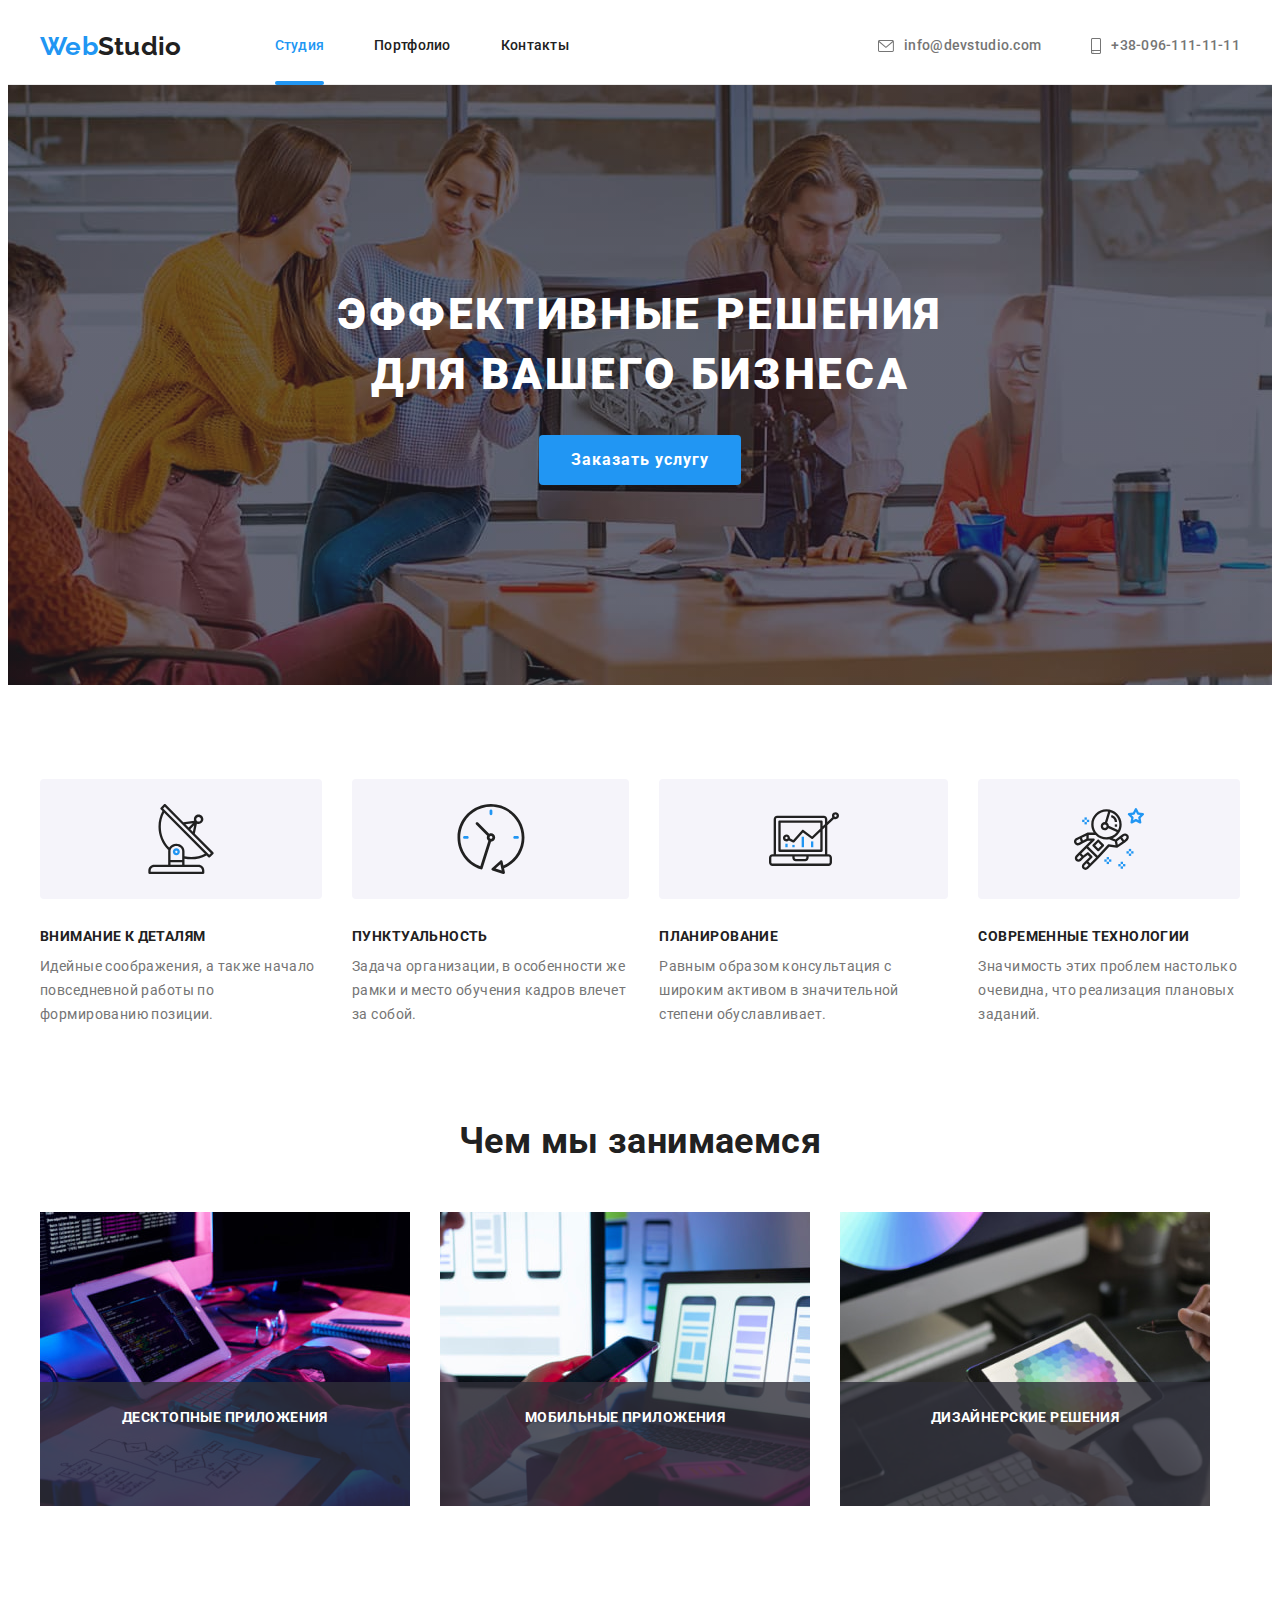
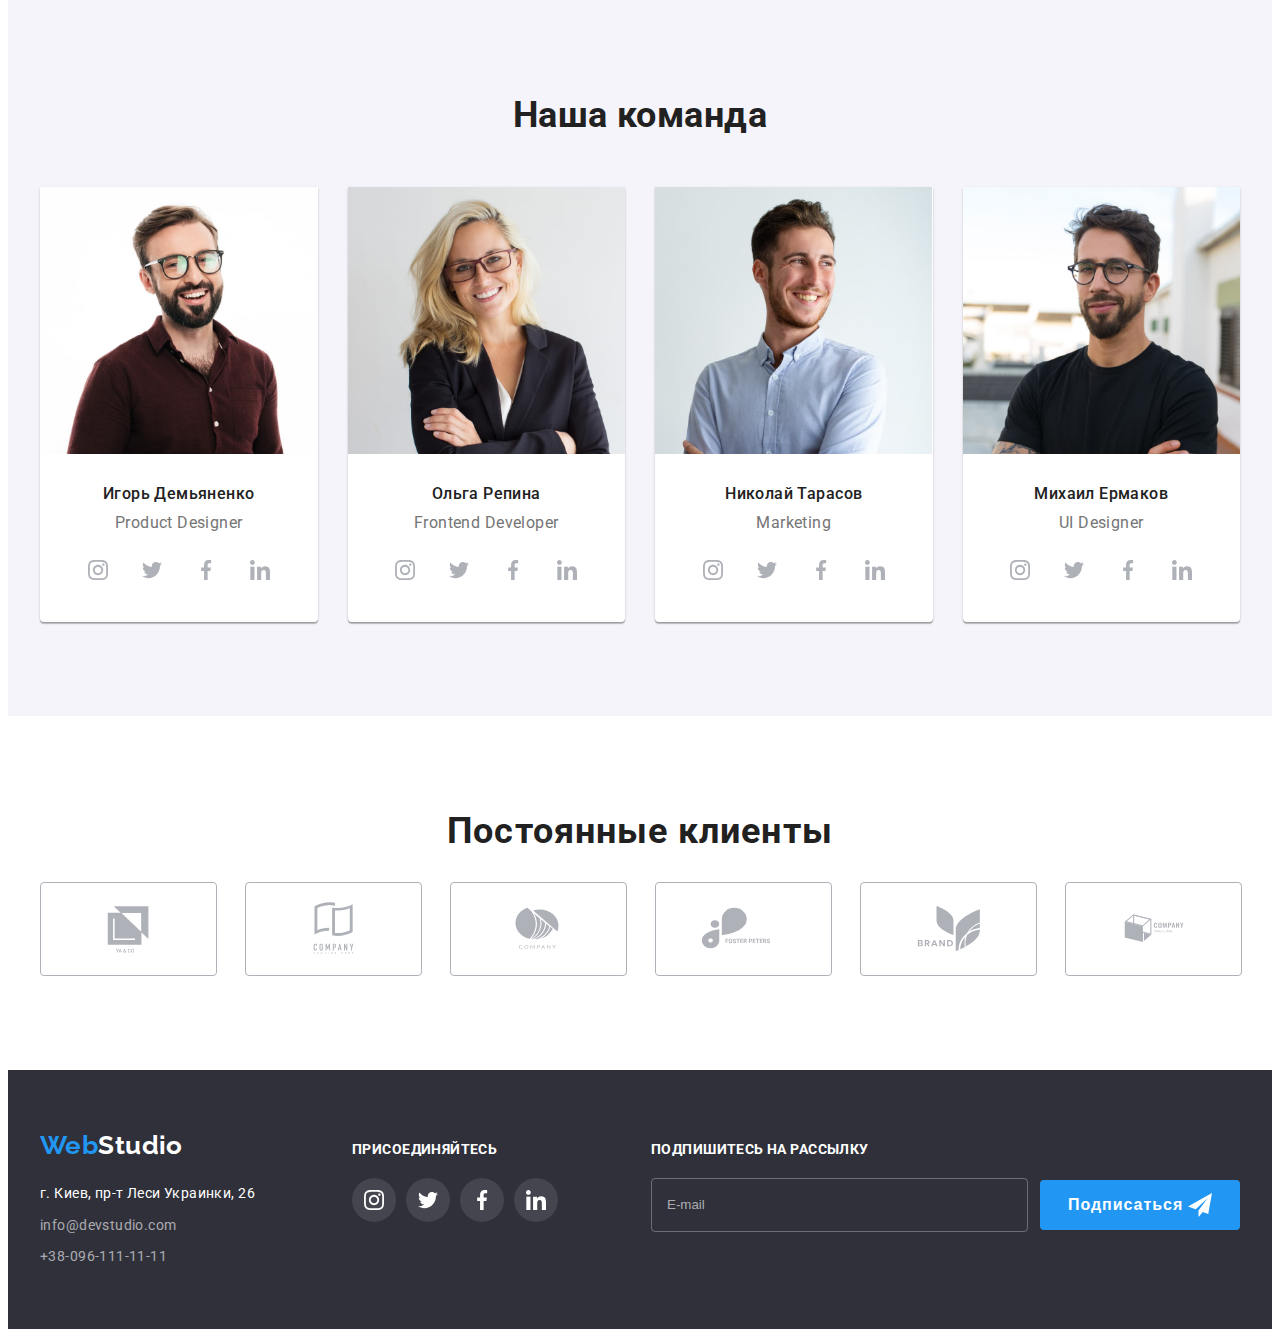
==== commit 56206a50: "Загрузил картинки всех размеров" ====
--- a/index.html
+++ b/index.html
@@ -35,7 +35,7 @@
           aria-expanded="false"
           aria-controls="mobile-menu"
         >
-          <svg width="24px" height="16px" area-label=" Переключатель мобильного меню">
+          <svg width="24px" height="16px">
             <use class="icon-menu" href="./images/icons.svg#icon-menu-mobile"></use>
 
             <!--<use class="icon-cross" href="./images/icons.svg#icon-close-mobile"></use>-->
@@ -77,18 +77,82 @@
       </div>
       <!--Мобильное меню -->
       <div class="menu-container js-menu-container" id="mobile-menu">
-        <button type="button" class="menu-button js-close-menu">
-          <svg width="19px" height="19px" area-label="Закрыть мобильное меню">
-            <use class="icon-cross" href="./images/icons.svg#icon-close-mobile"></use>
-          </svg>
-        </button>
-
-        <ul class="mobile-menu">
-          <li><a href="" class="link">О нас</a></li>
-          <li><a href="" class="link">Работы</a></li>
-          <li><a href="" class="link">Контакты</a></li>
-          <li><a href="" class="link">Карьера</a></li>
-        </ul>
+        <div class="mobile-container">
+          <div class="top-menu">
+            <button type="button" class="menu-button js-close-menu">
+              <svg width="19px" height="19px">
+                <use class="icon-cross" href="./images/icons.svg#icon-close-mobile"></use>
+              </svg>
+            </button>
+            <ul class="mobile-nav list">
+              <li class="mobile-nav-item">
+                <a href="./index.html" class="mobile-nav-link--current link">
+                  Студия
+                </a>
+              </li>
+              <li class="mobile-nav-item">
+                <a href="./portfolio.html" class="mobile-nav-link link"> Портфолио </a>
+              </li>
+              <li class="mobile-nav-item">
+                <a href="" class="mobile-nav-link link"> Контакты </a>
+              </li>
+            </ul>
+          </div>
+          <div class="bottom-menu">
+            <ul class="mobile-contact list">
+              <li class="mobile-contact-item">
+                <a href="tel:+380961111111" class="mobile-contact-link tel link">
+                  +38-096-111-11-11
+                </a>
+              </li>
+
+              <li class="mobile-contact-item">
+                <a href="mailto:info@devstudio.com" class="mobile-contact-link mail link">
+                  info@devstudio.com
+                </a>
+              </li>
+            </ul>
+
+            <ul class="mobile-social">
+              <li class="mobile-social-item list">
+                <a
+                  href=""
+                  target="_blank"
+                  rel="noopener noreferrer nofollow"
+                  class="mobile-social-link link"
+                  >Instagram</a
+                >
+              </li>
+              <li class="mobile-social-item list">
+                <a
+                  href=""
+                  target="_blank"
+                  rel="noopener noreferrer nofollow"
+                  class="mobile-social-link link"
+                  >Twitter</a
+                >
+              </li>
+              <li class="mobile-social-item list">
+                <a
+                  href=""
+                  target="_blank"
+                  rel="noopener noreferrer nofollow"
+                  class="mobile-social-link link"
+                  >Facebook</a
+                >
+              </li>
+              <li class="mobile-social-item list">
+                <a
+                  href=""
+                  target="_blank"
+                  rel="noopener noreferrer nofollow"
+                  class="mobile-social-link link"
+                  >LinkedIn</a
+                >
+              </li>
+            </ul>
+          </div>
+        </div>
       </div>
     </header>
 
@@ -166,15 +230,15 @@
           <h2 class="examples__title">Чем мы занимаемся</h2>
           <ul class="examples__list list">
             <li class="examples__item">
-              <img src="./images/img1.jpg" alt="Разработка приложений" width="100%" />
+              <img src="./images/img1.jpg" alt="Разработка приложений" />
               <p class="examples__text">Десктопные приложения</p>
             </li>
             <li class="examples__item">
-              <img src="./images/img2.jpg" alt="Разработка мобильных приложений" width="100%" />
+              <img src="./images/img2.jpg" alt="Разработка мобильных приложений" />
               <p class="examples__text">Мобильные приложения</p>
             </li>
             <li class="examples__item">
-              <img src="./images/img3.jpg" alt="Дизайнерское решение " width="100%" />
+              <img src="./images/img3.jpg" alt="Дизайнерское решение " />
               <p class="examples__text">Дизайнерские решения</p>
             </li>
           </ul>
@@ -187,12 +251,7 @@
           <h2 class="team__title">Наша команда</h2>
           <ul class="team__list list">
             <li class="team__card">
-              <img
-                src="./images/Igor_1.jpg"
-                class="team__img"
-                alt="Игорь Демьяненко"
-                width="100%"
-              />
+              <img src="./images/Igor_1.jpg" class="team__img" alt="Игорь Демьяненко" />
               <div class="team__board">
                 <h3 class="team__initials">Игорь Демьяненко</h3>
                 <p class="team__text">Product Designer</p>
@@ -229,7 +288,7 @@
               </div>
             </li>
             <li class="team__card">
-              <img src="./images/Olga_2.jpg" class="team__img" alt="Ольга Репина" width="100%" />
+              <img src="./images/Olga_2.jpg" class="team__img" alt="Ольга Репина" />
               <div class="team__board">
                 <h3 class="team__initials">Ольга Репина</h3>
                 <p class="team__text">Frontend Developer</p>
@@ -266,12 +325,7 @@
               </div>
             </li>
             <li class="team__card">
-              <img
-                src="./images/Nikolai_3.jpg"
-                class="team__img"
-                alt="Николай Тарасов "
-                width="100%"
-              />
+              <img src="./images/Nikolai_3.jpg" class="team__img" alt="Николай Тарасов " />
               <div class="team__board">
                 <h3 class="team__initials">Николай Тарасов</h3>
                 <p class="team__text">Marketing</p>
@@ -308,12 +362,7 @@
               </div>
             </li>
             <li class="team__card">
-              <img
-                src="./images/Mihail_4.jpg"
-                class="team__img"
-                alt="Михаил Ермаков "
-                width="100%"
-              />
+              <img src="./images/Mihail_4.jpg" class="team__img" alt="Михаил Ермаков " />
               <div class="team__board">
                 <h3 class="team__initials">Михаил Ермаков</h3>
                 <p class="team__text">UI Designer</p>
--- a/css/main.min.css
+++ b/css/main.min.css
@@ -1 +1 @@
-﻿:root{--primary-text-color: #757575;--title-text-color: #212121;--accent-color: #2196f3;--color-modal-button: #188ce8;--address-text-color: #ffffff;--hero-text-color: #ffffff;--footer-cont-text-color: rgba( 255, 255, 255, 0.6 );--footer-logo-span-color: #ffffff;--primary-bg-color: #ffffff;--secondary-bg-color: #f5f4fa;--hero-bg-color: #2f303a;--footer-bg-color: #2f303a;--header-line-color: #ececec;--btn-text-color: #ffffff;--btn-accent-color: #2196f3;--btn-primary-color: #f5f4fa;--color-border-portfolio: #eeeeee;--background-feature-icon: #f5f4fa;--color-social-client-icon: #afb1b8;--accent-color-icon: #ffffff;--transition-duration: 250ms;--transition-timing-function: cubic-bezier(0.4, 0, 0.2, 1)}p,h1,h2,h3,h4,h5,h6{margin:0}ul,ol{padding-left:0;margin:0}button{cursor:pointer}img{display:block}.list{list-style:none}.link,.street{text-decoration:none}.visually-hidden{position:absolute;width:1px;height:1px;margin:-1px;border:0;padding:0;white-space:nowrap;clip-path:inset(100%);clip:rect(0 0 0 0);overflow:hidden}.container{padding-left:15px;padding-right:15px;margin-left:auto;margin-right:auto}@media screen and (min-width: 480px){.container{width:480px}}@media screen and (min-width: 768px){.container{width:768px}}@media screen and (min-width: 1200px){.container{width:1200px}}.section{padding:60px 0}@media screen and (min-width: 1200px){.section{padding:94px 0px}}body{background-color:var(--primary-bg-color);color:var(--primary-text-color);font-family:"Roboto",Tahoma,sans-serif;font-size:14px;line-height:1.7;letter-spacing:.03em}.logo{color:var(--accent-color);font-family:"Raleway";font-weight:700;font-size:26px;line-height:1.19;text-decoration:none}@media screen and (min-width: 768px){.header__logo{margin-right:93px}}.logo__text--black{color:var(--title-text-color)}.logo-footer{margin-left:0px;margin-bottom:20px}.footer .logo-span{color:var(--footer-logo-span-color)}.hero__btn{font-family:inherit;font-weight:700;font-size:16px;line-height:1.9;align-items:center;text-align:center;letter-spacing:.06em;background-color:var(--accent-color);color:var(--btn-text-color);min-width:200px;border-radius:4px;padding:10px 32px;border:0px}.button-list{display:flex}@media screen and (max-width: 400px){.button-list{display:block;text-align:center}}@media screen and (max-width: 767.9px){.button-list{flex-wrap:wrap;margin-bottom:25px}}@media screen and (min-width: 768px){.button-list{margin-bottom:30px;justify-content:center}}@media screen and (min-width: 1200px){.button-list{margin-bottom:50px}}.btn-filter{font-family:inherit;font-weight:500;font-size:16px;line-height:1.6;text-align:center;letter-spacing:.03em;background-color:var(--btn-primary-color);padding:6px 22px;border-radius:4px;border:0px;transition-property:background-color,color,box-shadow;transition-duration:var(--transition-duration);transition-timing-function:var(--transition-timing-function)}.btn-filter:hover,.btn-filter:focus{background-color:var(--btn-accent-color);color:var(--btn-text-color);box-shadow:0px 3px 1px rgba(0,0,0,.1),0px 1px 2px rgba(0,0,0,.08),0px 2px 2px rgba(0,0,0,.12)}@media screen and (max-width: 767.9px){.button-item{margin-bottom:15px}}.button-item:not(:last-child){margin-right:8px}.menu-button{min-height:40px;min-width:40px;display:flex;align-items:center;justify-content:center;margin-left:auto;padding:0;background-color:rgba(0,0,0,0);border:none;border-radius:50%;outline:none}.menu-button:hover,.menu-button:focus{fill:var(--btn-accent-color)}@media screen and (min-width: 768px){.menu-button{display:none}}.menu-container{position:fixed;top:0;left:0;width:100vw;height:100vh;padding:48px 40px;background-color:var(--primary-bg-color);z-index:100;transform:translateY(-100%);transition:transform 250ms ease-in-out}.menu-container.is-open{transform:translateY(0)}.menu-container .menu-button{position:absolute;top:16px;right:16px}.mobile-menu{padding:0;margin:0;list-style:none}.project-overlay{position:relative;overflow:hidden}.description{position:absolute;left:0;bottom:0;width:100%;height:100%;transform:translateY(101%);transition-property:transform;transition-duration:var(--transition-duration);transition-timing-function:var(--transition-timing-function);font-size:18px;line-height:1.6;letter-spacing:.03em;color:var(--hero-text-color);padding:63px 24px;background:rgba(33,150,243,.9)}.team-social__list{display:flex;justify-content:center}.team-social__link{display:flex;justify-content:center;align-items:center;width:44px;height:44px;border-radius:50%;fill:var(--color-social-client-icon);transition-property:background-color,fill;transition-duration:var(--transition-duration);transition-timing-function:var(--transition-timing-function)}.team-social__link:hover,.team-social__link:focus{background-color:var(--accent-color);fill:var(--accent-color-icon)}.team-social__item+.team-social__item{margin-left:10px}.social-title{font-weight:700;font-size:14px;line-height:1.14;letter-spacing:.03em;text-transform:uppercase;color:var(--hero-text-color);margin-bottom:20px}@media screen and (max-width: 1199.9px){.social-title{text-align:center}}@media screen and (max-width: 1199.9px){.footer-social{margin-bottom:60px}}@media screen and (min-width: 1200px){.footer-social{margin-right:93px}}.footer-social-list{display:flex;justify-content:center}.footer-social-link{width:44px;height:44px;border-radius:50%;background-color:rgba(255,255,255,.1);display:flex;justify-content:center;align-items:center;fill:var(--accent-color-icon);transition-property:background-color;transition-duration:var(--transition-duration);transition-timing-function:var(--transition-timing-function)}.footer-social-link:hover,.footer-social-link:focus{background-color:var(--accent-color)}.footer-social-item+.footer-social-item{margin-left:10px}.backdrop{position:fixed;top:0;width:100%;height:100%;background-color:rgba(0,0,0,.2);transition-property:opacity,visibility;transition-duration:1500ms;overflow-y:scroll}.modal{position:absolute;left:50%;top:50%;width:100%;padding:40px;border-radius:4px;background-color:#fff;box-shadow:0px 1px 3px rgba(0,0,0,.12),0px 1px 1px rgba(0,0,0,.14),0px 2px 1px rgba(0,0,0,.2);transform:translate(-50%, -50%);transition-property:rotate(0deg) scale(1);transition-duration:1000ms}@media screen and (min-width: 480px){.modal{width:450px;height:609px}}@media screen and (min-width: 480px)and (min-width: 1200px){.modal{width:528px;height:581px}}.modal-close-btn{position:absolute;right:8px;top:8px;width:30px;height:30px;border-radius:50%;background-color:rgba(0,0,0,0);border:1px solid rgba(0,0,0,.1);outline:none;transition-property:fill;transition-duration:var(--transition-duration);transition-timing-function:var(--transition-timing-function)}.modal-close-btn:hover,.modal-close-btn:focus{fill:var(--accent-color)}.modal-close-icon{position:absolute;left:50%;top:50%;transform:translate(-50%, -50%)}.is-hidden{opacity:0;pointer-events:none;visibility:hidden}.backdrop.is-hidden .modal{transform:rotateY(-180deg) scale(0.1);transition-duration:1000ms}.modal-title{font-weight:700;font-size:20px;line-height:1.5;text-align:center;letter-spacing:.03em;margin-bottom:12px;color:var(--title-text-color)}@media screen and (min-width: 1200px){.modal-title{font-size:20px;line-height:1.15}}.modal-filed{font-size:12px;line-height:1.17;letter-spacing:.01em;margin-bottom:10px}.modal-input{width:100%;height:40px;padding-left:42px;margin-top:4px;border:1px solid rgba(33,33,33,.2);border-radius:4px;outline:none;cursor:pointer;transition-property:border-color,fill;transition-duration:var(--transition-duration);transition-timing-function:var(--transition-timing-function)}.modal-input:focus{border-color:var(--accent-color)}.modal-input:focus+.input-icon{fill:var(--accent-color)}.modal-input-wrap{position:relative}.input-icon{position:absolute;left:12px;top:50%;transform:translateY(-50%)}.modal-text-filed{font-size:12px;line-height:1.17;letter-spacing:.01em;margin-bottom:20px}.modal-text{width:100%;height:120px;padding:12px 16px;margin-top:4px;border:1px solid rgba(33,33,33,.2);border-radius:4px;resize:none;outline:none;cursor:pointer;transition-property:border-color;transition-duration:var(--transition-duration);transition-timing-function:var(--transition-timing-function)}.modal-text::placeholder{color:rgba(117,117,117,.5)}.modal-text:focus{border-color:var(--accent-color)}.modal-check-filed{margin-bottom:30px}.check-text{display:flex;font-size:12px;line-height:1.17;letter-spacing:.03em;color:var(--primary-text-color);align-items:center;justify-content:center}@media screen and (max-width: 479.9px){.check-text{flex-wrap:wrap}}@media screen and (min-width: 1200px){.check-text{font-size:14px;line-height:1.7}}.check-text::before{content:"";width:16px;height:15px;border:2px solid var(--title-text-color);border-radius:3px;margin-right:9px;transition-property:background-color,background-image;transition-duration:var(--transition-duration);transition-timing-function:var(--transition-timing-function)}.input-check:checked+.check-text::before{background-image:url(../images/check.svg);background-repeat:no-repeat;background-position:center;background-color:var(--accent-color);border:none}.link-policy{color:var(--accent-color);outline:none;border-radius:4px;border:1px solid rgba(0,0,0,0);transition-property:border-color;transition-duration:var(--transition-duration);transition-timing-function:var(--transition-timing-function)}.link-policy:focus{border-color:var(--accent-color)}.button-send{display:block;width:200px;height:50px;padding:10px 0px;margin-left:auto;margin-right:auto;border-radius:4px;border:none;outline:none;background-color:var(--color-modal-button);font-weight:700;font-size:16px;line-height:1.9;text-align:center;letter-spacing:.06em;color:var(--btn-text-color);transition-property:background-color,box-shadow;transition-duration:var(--transition-duration);transition-timing-function:var(--transition-timing-function)}.button-send:hover,.button-send:focus{background-color:var(--btn-accent-color);box-shadow:0px 4px 4px rgba(0,0,0,.15)}.header{font-weight:500;font-size:14px;line-height:1.14;letter-spacing:.02em;width:100%;border-bottom:1px solid var(--header-line-color)}.header .container{display:flex;align-items:center}.site-nav{display:flex}@media screen and (max-width: 767.9px){.site-nav{display:none}}.site-nav__item:not(:last-child){margin-right:50px}.site-nav__link{color:var(--title-text-color);padding:30px 0px;display:block;transition-property:color;transition-duration:var(--transition-duration);transition-timing-function:var(--transition-timing-function)}.site-nav__link:hover,.site-nav__link:focus{color:var(--accent-color)}.site-nav__link--current{color:var(--accent-color)}.site-nav__link--current{position:relative}.site-nav__link--current::after{content:"";position:absolute;left:0px;bottom:-1px;width:100%;height:4px;border-radius:2px;background-color:var(--accent-color)}.contact-nav{display:flex;margin-left:auto}@media screen and (max-width: 767.9px){.contact-nav{display:none}}@media screen and (min-width: 768px)and (max-width: 1199.9px){.contact-nav{display:block}.contact-nav__item+.contact-nav__item{margin-top:10px}}@media screen and (min-width: 1200px){.contact-nav__item+.contact-nav__item{margin-left:50px}}.contact-nav__icon{fill:var(--primary-text-color);margin-right:10px;transition-property:fill;transition-duration:var(--transition-duration);transition-timing-function:var(--transition-timing-function)}.contact-nav__link{display:flex;align-items:center;color:var(--primary-text-color);transition-property:fill,color;transition-duration:var(--transition-duration);transition-timing-function:var(--transition-timing-function)}.contact-nav__link:hover,.contact-nav__link:focus{color:var(--accent-color)}.contact-nav__link:hover .contact-nav__icon,.contact-nav__link:focus .contact-nav__icon{fill:currentColor}.hero{text-align:center;max-width:1600px;background-color:var(--hero-bg-color);padding-top:118px;padding-bottom:118px;margin-left:auto;margin-right:auto;background-image:linear-gradient(rgba(47, 48, 58, 0.4), rgba(47, 48, 58, 0.4)),url(../images/hero-bg.jpg);background-size:cover;background-position:center;background-repeat:no-repeat}@media screen and (min-width: 1200px){.hero{padding-top:200px;padding-bottom:200px}}.hero__title{font-weight:900;font-size:26px;line-height:1.6;text-align:center;letter-spacing:.06em;text-transform:uppercase;color:var(--hero-text-color);width:100%;margin-bottom:30px;margin-left:auto;margin-right:auto}@media screen and (min-width: 1200px){.hero__title{font-size:44px;line-height:1.36}}.feature__list{display:block}@media screen and (min-width: 768px){.feature__list{display:flex}}@media screen and (min-width: 768px)and (max-width: 1199.9px){.feature__list{flex-wrap:wrap;margin-right:-15px;margin-left:-15px;margin-top:-30px}}.feature__item{display:block}@media screen and (max-width: 767.9px){.feature__item:not(:last-child){margin-bottom:30px}}@media screen and (min-width: 768px)and (max-width: 1199.9px){.feature__item{flex-basis:calc(50% - 30px);margin-right:15px;margin-left:15px;margin-top:30px}}@media screen and (min-width: 1200px){.feature__item:not(:last-child){margin-right:30px}}.feature__title{color:var(--title-text-color);font-weight:700;font-size:14px;line-height:1.14;letter-spacing:.03em;text-align:center;text-transform:uppercase;margin-bottom:10px}@media screen and (min-width: 768px){.feature__title{text-align:left}}.feature__icon{display:flex;width:100%;height:120px;background-color:var(--background-feature-icon);border-radius:4px;margin-bottom:30px;justify-content:center;align-items:center}.examples{padding-top:0px}@media screen and (max-width: 1199.9px){.examples{display:none}}.examples__title{color:var(--title-text-color);font-weight:700;font-size:36px;line-height:1.17;text-align:center;margin-bottom:50px}.examples__list{display:flex}.examples__item{position:relative}.examples__item:not(:last-child){margin-right:30px}.examples__text{position:absolute;width:370px;height:70px;left:0;bottom:0;font-weight:700;font-size:14px;line-height:1.17;text-align:center;letter-spacing:.03em;text-transform:uppercase;padding:27px 0px;color:var(--hero-text-color);background:rgba(47,48,58,.8)}.examples__text{position:absolute;width:370px;height:70px;left:0;bottom:0;font-weight:700;font-size:14px;line-height:1.17;text-align:center;letter-spacing:.03em;text-transform:uppercase;padding:27px 0px;color:var(--hero-text-color);background:rgba(47,48,58,.8)}.team{background-color:var(--secondary-bg-color)}.team__title{color:var(--title-text-color);font-weight:700;font-size:36px;line-height:1.17;text-align:center;margin-bottom:30px}@media screen and (min-width: 1200px){.team__title{margin-bottom:50px}}.team__initials{color:var(--title-text-color);font-weight:500;font-size:16px;line-height:1.19;margin-bottom:10px}.team__text{font-size:16px;line-height:1.19;margin-bottom:16px}@media screen and (min-width: 768px){.team__list{display:flex;flex-wrap:wrap;margin-left:-30px;margin-top:-30px}}.team__board{text-align:center;padding-top:30px;padding-bottom:24px}@media screen and (min-width: 1200px){.team__board{padding:30px}}.team__card{margin-top:30px;background:#fff;box-shadow:0px 1px 3px rgba(0,0,0,.12),0px 1px 1px rgba(0,0,0,.14),0px 2px 1px rgba(0,0,0,.2);border-radius:0px 0px 4px 4px}@media screen and (min-width: 768px){.team__card{flex-basis:calc(50% - 30px);margin-left:30px;margin-top:30px}}@media screen and (min-width: 1200px){.team__card{flex-basis:calc(25% - 30px);margin-left:30px;margin-top:30px}}.сlients-title{font-weight:700;font-size:36px;line-height:1.17;text-align:center;letter-spacing:.03em;color:var(--title-text-color);margin-bottom:30px}.сlients-list{display:flex}@media screen and (max-width: 767.9px){.сlients-list{flex-wrap:wrap;margin-right:-15px;margin-left:-15px;margin-top:-30px}}@media screen and (min-width: 768px)and (max-width: 1199.9px){.сlients-list{flex-wrap:wrap;margin-right:-15px;margin-left:-15px;margin-top:-30px}}@media screen and (max-width: 767.9px){.сlients-item{flex-basis:calc(50% - 30px);margin-right:15px;margin-left:15px;margin-top:30px}}@media screen and (min-width: 768px)and (max-width: 1199.9px){.сlients-item{flex-basis:calc(33.3333333333% - 30px);margin-right:15px;margin-left:15px;margin-top:30px}}@media screen and (min-width: 1199.9px){.сlients-item{width:100%}.сlients-item+.сlients-item{margin-left:30px}}.сlients-link{display:flex;width:100%;height:92px;border:1px solid var(--color-social-client-icon);border-radius:4px;justify-content:center;align-items:center;fill:var(--color-social-client-icon);transition-property:border-color,fill;transition-duration:var(--transition-duration);transition-timing-function:var(--transition-timing-function)}.сlients-link:hover,.сlients-link:focus{border-color:var(--accent-color);fill:var(--accent-color)}.сlients-icon{color:var(--color-social-client-icon)}.footer{background-color:var(--footer-bg-color);font-size:14px;line-height:1.7;padding:60px 0px}@media screen and (max-width: 1199.9px){.footer{text-align:center}}@media screen and (min-width: 768px)and (max-width: 1199.9px){.footer .container{display:flex;flex-wrap:wrap;justify-content:space-around}}@media screen and (min-width: 1200px){.footer .container{display:flex;align-items:baseline}}.address-street{margin-bottom:8px}.mail{margin-bottom:8px}@media screen and (max-width: 1199.9px){.container-address{margin-bottom:60px}}@media screen and (min-width: 1200px){.container-address{flex-grow:1;margin-right:70px}}.address-list{font-style:normal}.address-list .street{color:var(--address-text-color)}.address-list .link{color:var(--footer-cont-text-color);transition-property:color;transition-duration:var(--transition-duration);transition-timing-function:var(--transition-timing-function)}.address-list .link:hover,.address-list .link:focus{color:var(--accent-color)}.subscribe{display:block}.subscribe-item{font-weight:700;font-size:14px;line-height:1.14;letter-spacing:.03em;text-transform:uppercase;color:var(--hero-text-color);margin-bottom:20px}@media screen and (max-width: 1199.9px){.subscribe-item-item{text-align:center}}.subscribe-input{width:100%;height:50px;padding-left:15px;color:var(--hero-text-color);outline:none;background-color:rgba(0,0,0,0);border:1px solid rgba(255,255,255,.3);border-radius:4px;cursor:pointer;transition-property:border-color,color;transition-duration:var(--transition-duration);transition-timing-function:var(--transition-timing-function)}@media screen and (max-width: 1199.9px){.subscribe-input{margin-bottom:20px}}@media screen and (min-width: 768px)and (max-width: 1199.9px){.subscribe-input{width:450px}}@media screen and (min-width: 1200px){.subscribe-input{width:358px}}.subscribe-input::placeholder{color:rgba(255,255,255,.6);transition-property:color;transition-duration:var(--transition-duration);transition-timing-function:var(--transition-timing-function)}.subscribe-input:focus,.subscribe-input:focus::placeholder{border-color:var(--accent-color);color:var(--accent-color)}.subscribe-send{position:relative;display:flex;width:200px;height:50px;padding:10px 28px;margin:auto;background-color:var(--btn-accent-color);border:none;border-radius:4px;font-weight:700;font-size:16px;line-height:1.9;letter-spacing:.06em;color:var(--btn-text-color)}@media screen and (min-width: 1200px){.subscribe-send{margin-left:12px}}.subscribe-icon{position:absolute;right:28px;top:13px;margin-left:10px}@media screen and (min-width: 1200px){.subscribe-form{display:inline-flex;align-items:center;justify-content:center}}.border{padding:20px 24px;border-right:1px solid var(--color-border-portfolio);border-left:1px solid var(--color-border-portfolio);border-bottom:1px solid var(--color-border-portfolio);width:100%}@media screen and (min-width: 768px)and (max-width: 1199.9px){.border-tablet{padding-bottom:56px}}.project{display:block}@media screen and (min-width: 768px){.project{display:flex;flex-wrap:wrap;margin-left:-30px;margin-top:-30px}}.project-item{transition-property:box-shadow;transition-duration:var(--transition-duration);transition-timing-function:var(--transition-timing-function)}@media screen and (min-width: 768px){.project-item{flex-basis:calc(50% - 30px);margin-left:30px;margin-top:30px}}@media screen and (min-width: 1200px){.project-item{flex-basis:calc(33.3333333333% - 30px)}}@media screen and (max-width: 767.9px){.project-item:not(:last-child){margin-bottom:30px}}.project-item:hover{box-shadow:0px 4px 4px rgba(0,0,0,.25)}.project-item:hover .description{transform:translateY(0)}.project .title{font-weight:700;font-size:18px;line-height:2;letter-spacing:.06em;color:var(--title-text-color);margin-bottom:4px}.project .text{font-size:16px;line-height:1.9;color:var(--primary-text-color)}/*# sourceMappingURL=main.min.css.map */+﻿:root{--primary-text-color: #757575;--title-text-color: #212121;--accent-color: #2196f3;--color-modal-button: #188ce8;--address-text-color: #ffffff;--hero-text-color: #ffffff;--footer-cont-text-color: rgba( 255, 255, 255, 0.6 );--footer-logo-span-color: #ffffff;--primary-bg-color: #ffffff;--secondary-bg-color: #f5f4fa;--hero-bg-color: #2f303a;--footer-bg-color: #2f303a;--header-line-color: #ececec;--btn-text-color: #ffffff;--btn-accent-color: #2196f3;--btn-primary-color: #f5f4fa;--color-border-portfolio: #eeeeee;--background-feature-icon: #f5f4fa;--color-social-client-icon: #afb1b8;--accent-color-icon: #ffffff;--transition-duration: 250ms;--transition-timing-function: cubic-bezier(0.4, 0, 0.2, 1)}p,h1,h2,h3,h4,h5,h6{margin:0}ul,ol{padding-left:0;margin:0}button{cursor:pointer}img{display:block;max-width:100%;height:auto}.list{list-style:none}.link,.street{text-decoration:none}.visually-hidden{position:absolute;width:1px;height:1px;margin:-1px;border:0;padding:0;white-space:nowrap;clip-path:inset(100%);clip:rect(0 0 0 0);overflow:hidden}.container{padding-left:15px;padding-right:15px;margin-left:auto;margin-right:auto}@media screen and (min-width: 480px){.container{width:480px}}@media screen and (min-width: 768px){.container{width:768px}}@media screen and (min-width: 1200px){.container{width:1200px}}.section{padding:60px 0}@media screen and (min-width: 1200px){.section{padding:94px 0px}}body{background-color:var(--primary-bg-color);color:var(--primary-text-color);font-family:"Roboto",Tahoma,sans-serif;font-size:14px;line-height:1.7;letter-spacing:.03em}.logo{color:var(--accent-color);font-family:"Raleway";font-weight:700;font-size:26px;line-height:1.19;text-decoration:none}@media screen and (min-width: 768px){.header__logo{margin-right:93px}}.logo__text--black{color:var(--title-text-color)}.logo-footer{margin-left:0px;margin-bottom:20px}.footer .logo-span{color:var(--footer-logo-span-color)}.hero__btn{font-family:inherit;font-weight:700;font-size:16px;line-height:1.9;align-items:center;text-align:center;letter-spacing:.06em;background-color:var(--accent-color);color:var(--btn-text-color);min-width:200px;border-radius:4px;padding:10px 32px;border:0px}.button-list{display:flex}@media screen and (max-width: 400px){.button-list{display:block;text-align:center}}@media screen and (max-width: 767.9px){.button-list{flex-wrap:wrap;margin-bottom:25px}}@media screen and (min-width: 768px){.button-list{margin-bottom:30px;justify-content:center}}@media screen and (min-width: 1200px){.button-list{margin-bottom:50px}}.btn-filter{font-family:inherit;font-weight:500;font-size:16px;line-height:1.6;text-align:center;letter-spacing:.03em;background-color:var(--btn-primary-color);padding:6px 22px;border-radius:4px;border:0px;transition-property:background-color,color,box-shadow;transition-duration:var(--transition-duration);transition-timing-function:var(--transition-timing-function)}.btn-filter:hover,.btn-filter:focus{background-color:var(--btn-accent-color);color:var(--btn-text-color);box-shadow:0px 3px 1px rgba(0,0,0,.1),0px 1px 2px rgba(0,0,0,.08),0px 2px 2px rgba(0,0,0,.12)}@media screen and (max-width: 767.9px){.button-item{margin-bottom:15px}}.button-item:not(:last-child){margin-right:8px}.project-overlay{position:relative;overflow:hidden}.description{position:absolute;left:0;bottom:0;width:100%;height:100%;transform:translateY(101%);transition-property:transform;transition-duration:var(--transition-duration);transition-timing-function:var(--transition-timing-function);font-size:18px;line-height:1.6;letter-spacing:.03em;color:var(--hero-text-color);padding:63px 24px;background:rgba(33,150,243,.9)}.team-social__list{display:flex;justify-content:center}.team-social__link{display:flex;justify-content:center;align-items:center;width:44px;height:44px;border-radius:50%;fill:var(--color-social-client-icon);transition-property:background-color,fill;transition-duration:var(--transition-duration);transition-timing-function:var(--transition-timing-function)}.team-social__link:hover,.team-social__link:focus{background-color:var(--accent-color);fill:var(--accent-color-icon)}.team-social__item+.team-social__item{margin-left:10px}.social-title{font-weight:700;font-size:14px;line-height:1.14;letter-spacing:.03em;text-transform:uppercase;color:var(--hero-text-color);margin-bottom:20px}@media screen and (max-width: 1199.9px){.social-title{text-align:center}}@media screen and (max-width: 1199.9px){.footer-social{margin-bottom:60px}}@media screen and (min-width: 1200px){.footer-social{margin-right:93px}}.footer-social-list{display:flex;justify-content:center}.footer-social-link{width:44px;height:44px;border-radius:50%;background-color:rgba(255,255,255,.1);display:flex;justify-content:center;align-items:center;fill:var(--accent-color-icon);transition-property:background-color;transition-duration:var(--transition-duration);transition-timing-function:var(--transition-timing-function)}.footer-social-link:hover,.footer-social-link:focus{background-color:var(--accent-color)}.footer-social-item+.footer-social-item{margin-left:10px}.backdrop{position:fixed;top:0;width:100%;height:100%;background-color:rgba(0,0,0,.2);transition-property:opacity,visibility;transition-duration:1500ms;overflow-y:scroll}.modal{position:absolute;left:50%;top:50%;width:100%;padding:40px;border-radius:4px;background-color:#fff;box-shadow:0px 1px 3px rgba(0,0,0,.12),0px 1px 1px rgba(0,0,0,.14),0px 2px 1px rgba(0,0,0,.2);transform:translate(-50%, -50%);transition-property:rotate(0deg) scale(1);transition-duration:1000ms}@media screen and (min-width: 480px){.modal{width:450px;height:609px}}@media screen and (min-width: 480px)and (min-width: 1200px){.modal{width:528px;height:581px}}.modal-close-btn{position:absolute;right:8px;top:8px;width:30px;height:30px;border-radius:50%;background-color:rgba(0,0,0,0);border:1px solid rgba(0,0,0,.1);outline:none;transition-property:fill;transition-duration:var(--transition-duration);transition-timing-function:var(--transition-timing-function)}.modal-close-btn:hover,.modal-close-btn:focus{fill:var(--accent-color)}.modal-close-icon{position:absolute;left:50%;top:50%;transform:translate(-50%, -50%)}.is-hidden{opacity:0;pointer-events:none;visibility:hidden}.backdrop.is-hidden .modal{transform:rotateY(-180deg) scale(0.1);transition-duration:1000ms}.modal-title{font-weight:700;font-size:20px;line-height:1.5;text-align:center;letter-spacing:.03em;margin-bottom:12px;color:var(--title-text-color)}@media screen and (min-width: 1200px){.modal-title{font-size:20px;line-height:1.15}}.modal-filed{font-size:12px;line-height:1.17;letter-spacing:.01em;margin-bottom:10px}.modal-input{width:100%;height:40px;padding-left:42px;margin-top:4px;border:1px solid rgba(33,33,33,.2);border-radius:4px;outline:none;cursor:pointer;transition-property:border-color,fill;transition-duration:var(--transition-duration);transition-timing-function:var(--transition-timing-function)}.modal-input:focus{border-color:var(--accent-color)}.modal-input:focus+.input-icon{fill:var(--accent-color)}.modal-input-wrap{position:relative}.input-icon{position:absolute;left:12px;top:50%;transform:translateY(-50%)}.modal-text-filed{font-size:12px;line-height:1.17;letter-spacing:.01em;margin-bottom:20px}.modal-text{width:100%;height:120px;padding:12px 16px;margin-top:4px;border:1px solid rgba(33,33,33,.2);border-radius:4px;resize:none;outline:none;cursor:pointer;transition-property:border-color;transition-duration:var(--transition-duration);transition-timing-function:var(--transition-timing-function)}.modal-text::placeholder{color:rgba(117,117,117,.5)}.modal-text:focus{border-color:var(--accent-color)}.modal-check-filed{margin-bottom:30px}.check-text{display:flex;font-size:12px;line-height:1.17;letter-spacing:.03em;color:var(--primary-text-color);align-items:center;justify-content:center}@media screen and (max-width: 479.9px){.check-text{flex-wrap:wrap}}@media screen and (min-width: 1200px){.check-text{font-size:14px;line-height:1.7}}.check-text::before{content:"";width:16px;height:15px;border:2px solid var(--title-text-color);border-radius:3px;margin-right:9px;transition-property:background-color,background-image;transition-duration:var(--transition-duration);transition-timing-function:var(--transition-timing-function)}.input-check:checked+.check-text::before{background-image:url(../images/check.svg);background-repeat:no-repeat;background-position:center;background-color:var(--accent-color);border:none}.link-policy{color:var(--accent-color);outline:none;border-radius:4px;border:1px solid rgba(0,0,0,0);transition-property:border-color;transition-duration:var(--transition-duration);transition-timing-function:var(--transition-timing-function)}.link-policy:focus{border-color:var(--accent-color)}.button-send{display:block;width:200px;height:50px;padding:10px 0px;margin-left:auto;margin-right:auto;border-radius:4px;border:none;outline:none;background-color:var(--color-modal-button);font-weight:700;font-size:16px;line-height:1.9;text-align:center;letter-spacing:.06em;color:var(--btn-text-color);transition-property:background-color,box-shadow;transition-duration:var(--transition-duration);transition-timing-function:var(--transition-timing-function)}.button-send:hover,.button-send:focus{background-color:var(--btn-accent-color);box-shadow:0px 4px 4px rgba(0,0,0,.15)}.menu-button{min-height:40px;min-width:40px;display:flex;align-items:center;justify-content:center;margin-left:auto;padding:0;background-color:rgba(0,0,0,0);border:none;outline:none}.menu-button:hover,.menu-button:focus{fill:var(--btn-accent-color)}@media screen and (min-width: 768px){.menu-button{display:none}}.menu-container{position:fixed;top:0;left:0;width:100vw;height:100vh;padding-top:21px;padding-bottom:48px;background-color:var(--primary-bg-color);z-index:100;transform:translateY(-100%);transition:transform 250ms ease-in-out}.menu-container.is-open{transform:translateY(0)}.mobile-container{display:flex;padding-left:15px;padding-right:15px;margin-left:auto;margin-right:auto}@media screen and (min-width: 480px){.mobile-container{width:480px}}.menu-container .mobile-container{flex-direction:column;height:100%;justify-content:space-between;overflow-y:auto}.mobile-nav-item{font-size:40px;line-height:1.17;text-align:center;letter-spacing:.02em;text-align:left}.mobile-nav-item+.mobile-nav-item{margin-top:32px}.mobile-nav-link{color:var(--title-text-color)}.mobile-nav-link--current{color:var(--accent-color)}.mobile-contact{margin-bottom:64px}.mobile-contact-item{font-size:34px;line-height:1.18;letter-spacing:.02em}.mobile-contact-item .mail{font-size:24px;line-height:1.17}.mobile-contact-item+.mobile-contact-item{margin-top:32px}.mobile-contact-item .tel{color:var(--accent-color)}.mobile-contact-link{color:inherit}.mobile-social-link{font-size:18px;line-height:1.2;letter-spacing:.02em;padding-right:10px;color:#2196f3}.mobile-social{display:flex}@media screen and (max-width: 390px){.mobile-social{display:block}}@media screen and (min-width: 390px){.mobile-social-item:not(:last-child){border-right:1px solid rgba(33,33,33,.2);margin-right:10px}}@media screen and (max-width: 389.9px){.mobile-social-item:not(:last-child){margin-bottom:10px}}.header{font-weight:500;font-size:14px;line-height:1.14;letter-spacing:.02em;width:100%;border-bottom:1px solid var(--header-line-color)}.header .container{display:flex;align-items:center}.site-nav{display:flex}@media screen and (max-width: 767.9px){.site-nav{display:none}}.site-nav__item:not(:last-child){margin-right:50px}.site-nav__link{color:var(--title-text-color);padding:30px 0px;display:block;transition-property:color;transition-duration:var(--transition-duration);transition-timing-function:var(--transition-timing-function)}.site-nav__link:hover,.site-nav__link:focus{color:var(--accent-color)}.site-nav__link--current{color:var(--accent-color)}.site-nav__link--current{position:relative}.site-nav__link--current::after{content:"";position:absolute;left:0px;bottom:-1px;width:100%;height:4px;border-radius:2px;background-color:var(--accent-color)}.contact-nav{display:flex;margin-left:auto}@media screen and (max-width: 767.9px){.contact-nav{display:none}}@media screen and (min-width: 768px)and (max-width: 1199.9px){.contact-nav{display:block}.contact-nav__item+.contact-nav__item{margin-top:10px}}@media screen and (min-width: 1200px){.contact-nav__item+.contact-nav__item{margin-left:50px}}.contact-nav__icon{fill:var(--primary-text-color);margin-right:10px;transition-property:fill;transition-duration:var(--transition-duration);transition-timing-function:var(--transition-timing-function)}.contact-nav__link{display:flex;align-items:center;color:var(--primary-text-color);transition-property:fill,color;transition-duration:var(--transition-duration);transition-timing-function:var(--transition-timing-function)}.contact-nav__link:hover,.contact-nav__link:focus{color:var(--accent-color)}.contact-nav__link:hover .contact-nav__icon,.contact-nav__link:focus .contact-nav__icon{fill:currentColor}.hero{text-align:center;max-width:1600px;background-color:var(--hero-bg-color);padding-top:118px;padding-bottom:118px;margin-left:auto;margin-right:auto;background-image:linear-gradient(rgba(47, 48, 58, 0.4), rgba(47, 48, 58, 0.4)),url(../images/hero-bg.jpg);background-size:cover;background-position:center;background-repeat:no-repeat}@media screen and (min-width: 1200px){.hero{padding-top:200px;padding-bottom:200px}}.hero__title{font-weight:900;font-size:26px;line-height:1.6;text-align:center;letter-spacing:.06em;text-transform:uppercase;color:var(--hero-text-color);width:100%;margin-bottom:30px;margin-left:auto;margin-right:auto}@media screen and (min-width: 1200px){.hero__title{font-size:44px;line-height:1.36}}.feature__list{display:block}@media screen and (min-width: 768px){.feature__list{display:flex}}@media screen and (min-width: 768px)and (max-width: 1199.9px){.feature__list{flex-wrap:wrap;margin-right:-15px;margin-left:-15px;margin-top:-30px}}.feature__item{display:block}@media screen and (max-width: 767.9px){.feature__item:not(:last-child){margin-bottom:30px}}@media screen and (min-width: 768px)and (max-width: 1199.9px){.feature__item{flex-basis:calc(50% - 30px);margin-right:15px;margin-left:15px;margin-top:30px}}@media screen and (min-width: 1200px){.feature__item:not(:last-child){margin-right:30px}}.feature__title{color:var(--title-text-color);font-weight:700;font-size:14px;line-height:1.14;letter-spacing:.03em;text-align:center;text-transform:uppercase;margin-bottom:10px}@media screen and (min-width: 768px){.feature__title{text-align:left}}.feature__icon{display:flex;width:100%;height:120px;background-color:var(--background-feature-icon);border-radius:4px;margin-bottom:30px;justify-content:center;align-items:center}.examples{padding-top:0px}@media screen and (max-width: 1199.9px){.examples{display:none}}.examples__title{color:var(--title-text-color);font-weight:700;font-size:36px;line-height:1.17;text-align:center;margin-bottom:50px}.examples__list{display:flex}.examples__item{position:relative}.examples__item:not(:last-child){margin-right:30px}.examples__text{position:absolute;width:370px;height:70px;left:0;bottom:0;font-weight:700;font-size:14px;line-height:1.17;text-align:center;letter-spacing:.03em;text-transform:uppercase;padding:27px 0px;color:var(--hero-text-color);background:rgba(47,48,58,.8)}.examples__text{position:absolute;width:370px;height:70px;left:0;bottom:0;font-weight:700;font-size:14px;line-height:1.17;text-align:center;letter-spacing:.03em;text-transform:uppercase;padding:27px 0px;color:var(--hero-text-color);background:rgba(47,48,58,.8)}.team{background-color:var(--secondary-bg-color)}.team__title{color:var(--title-text-color);font-weight:700;font-size:36px;line-height:1.17;text-align:center;margin-bottom:30px}@media screen and (min-width: 1200px){.team__title{margin-bottom:50px}}.team__initials{color:var(--title-text-color);font-weight:500;font-size:16px;line-height:1.19;margin-bottom:10px}.team__text{font-size:16px;line-height:1.19;margin-bottom:16px}@media screen and (min-width: 768px){.team__list{display:flex;flex-wrap:wrap;margin-left:-30px;margin-top:-30px}}.team__board{text-align:center;padding-top:30px;padding-bottom:24px}@media screen and (min-width: 1200px){.team__board{padding:30px}}.team__card{margin-top:30px;background:#fff;box-shadow:0px 1px 3px rgba(0,0,0,.12),0px 1px 1px rgba(0,0,0,.14),0px 2px 1px rgba(0,0,0,.2);border-radius:0px 0px 4px 4px}@media screen and (min-width: 768px){.team__card{flex-basis:calc(50% - 30px);margin-left:30px;margin-top:30px}}@media screen and (min-width: 1200px){.team__card{flex-basis:calc(25% - 30px);margin-left:30px;margin-top:30px}}.сlients-title{font-weight:700;font-size:36px;line-height:1.17;text-align:center;letter-spacing:.03em;color:var(--title-text-color);margin-bottom:30px}.сlients-list{display:flex}@media screen and (max-width: 767.9px){.сlients-list{flex-wrap:wrap;margin-right:-15px;margin-left:-15px;margin-top:-30px}}@media screen and (min-width: 768px)and (max-width: 1199.9px){.сlients-list{flex-wrap:wrap;margin-right:-15px;margin-left:-15px;margin-top:-30px}}@media screen and (max-width: 767.9px){.сlients-item{flex-basis:calc(50% - 30px);margin-right:15px;margin-left:15px;margin-top:30px}}@media screen and (min-width: 768px)and (max-width: 1199.9px){.сlients-item{flex-basis:calc(33.3333333333% - 30px);margin-right:15px;margin-left:15px;margin-top:30px}}@media screen and (min-width: 1199.9px){.сlients-item{width:100%}.сlients-item+.сlients-item{margin-left:30px}}.сlients-link{display:flex;width:100%;height:92px;border:1px solid var(--color-social-client-icon);border-radius:4px;justify-content:center;align-items:center;fill:var(--color-social-client-icon);transition-property:border-color,fill;transition-duration:var(--transition-duration);transition-timing-function:var(--transition-timing-function)}.сlients-link:hover,.сlients-link:focus{border-color:var(--accent-color);fill:var(--accent-color)}.сlients-icon{color:var(--color-social-client-icon)}.footer{background-color:var(--footer-bg-color);font-size:14px;line-height:1.7;padding:60px 0px}@media screen and (max-width: 1199.9px){.footer{text-align:center}}@media screen and (min-width: 768px)and (max-width: 1199.9px){.footer .container{display:flex;flex-wrap:wrap;justify-content:space-around}}@media screen and (min-width: 1200px){.footer .container{display:flex;align-items:baseline}}.address-street{margin-bottom:8px}.mail{margin-bottom:8px}@media screen and (max-width: 1199.9px){.container-address{margin-bottom:60px}}@media screen and (min-width: 1200px){.container-address{flex-grow:1;margin-right:70px}}.address-list{font-style:normal}.address-list .street{color:var(--address-text-color)}.address-list .link{color:var(--footer-cont-text-color);transition-property:color;transition-duration:var(--transition-duration);transition-timing-function:var(--transition-timing-function)}.address-list .link:hover,.address-list .link:focus{color:var(--accent-color)}.subscribe{display:block}.subscribe-item{font-weight:700;font-size:14px;line-height:1.14;letter-spacing:.03em;text-transform:uppercase;color:var(--hero-text-color);margin-bottom:20px}@media screen and (max-width: 1199.9px){.subscribe-item-item{text-align:center}}.subscribe-input{width:100%;height:50px;padding-left:15px;color:var(--hero-text-color);outline:none;background-color:rgba(0,0,0,0);border:1px solid rgba(255,255,255,.3);border-radius:4px;cursor:pointer;transition-property:border-color,color;transition-duration:var(--transition-duration);transition-timing-function:var(--transition-timing-function)}@media screen and (max-width: 1199.9px){.subscribe-input{margin-bottom:20px}}@media screen and (min-width: 768px)and (max-width: 1199.9px){.subscribe-input{width:450px}}@media screen and (min-width: 1200px){.subscribe-input{width:358px}}.subscribe-input::placeholder{color:rgba(255,255,255,.6);transition-property:color;transition-duration:var(--transition-duration);transition-timing-function:var(--transition-timing-function)}.subscribe-input:focus,.subscribe-input:focus::placeholder{border-color:var(--accent-color);color:var(--accent-color)}.subscribe-send{position:relative;display:flex;width:200px;height:50px;padding:10px 28px;margin:auto;background-color:var(--btn-accent-color);border:none;border-radius:4px;font-weight:700;font-size:16px;line-height:1.9;letter-spacing:.06em;color:var(--btn-text-color)}@media screen and (min-width: 1200px){.subscribe-send{margin-left:12px}}.subscribe-icon{position:absolute;right:28px;top:13px;margin-left:10px}@media screen and (min-width: 1200px){.subscribe-form{display:inline-flex;align-items:center;justify-content:center}}.border{padding:20px 24px;border-right:1px solid var(--color-border-portfolio);border-left:1px solid var(--color-border-portfolio);border-bottom:1px solid var(--color-border-portfolio);width:100%}@media screen and (min-width: 768px)and (max-width: 1199.9px){.border-tablet{padding-bottom:56px}}.project{display:block}@media screen and (min-width: 768px){.project{display:flex;flex-wrap:wrap;margin-left:-30px;margin-top:-30px}}.project-item{transition-property:box-shadow;transition-duration:var(--transition-duration);transition-timing-function:var(--transition-timing-function)}@media screen and (min-width: 768px){.project-item{flex-basis:calc(50% - 30px);margin-left:30px;margin-top:30px}}@media screen and (min-width: 1200px){.project-item{flex-basis:calc(33.3333333333% - 30px)}}@media screen and (max-width: 767.9px){.project-item:not(:last-child){margin-bottom:30px}}.project-item:hover{box-shadow:0px 4px 4px rgba(0,0,0,.25)}.project-item:hover .description{transform:translateY(0)}.project .title{font-weight:700;font-size:18px;line-height:2;letter-spacing:.06em;color:var(--title-text-color);margin-bottom:4px}.project .text{font-size:16px;line-height:1.9;color:var(--primary-text-color)}/*# sourceMappingURL=main.min.css.map */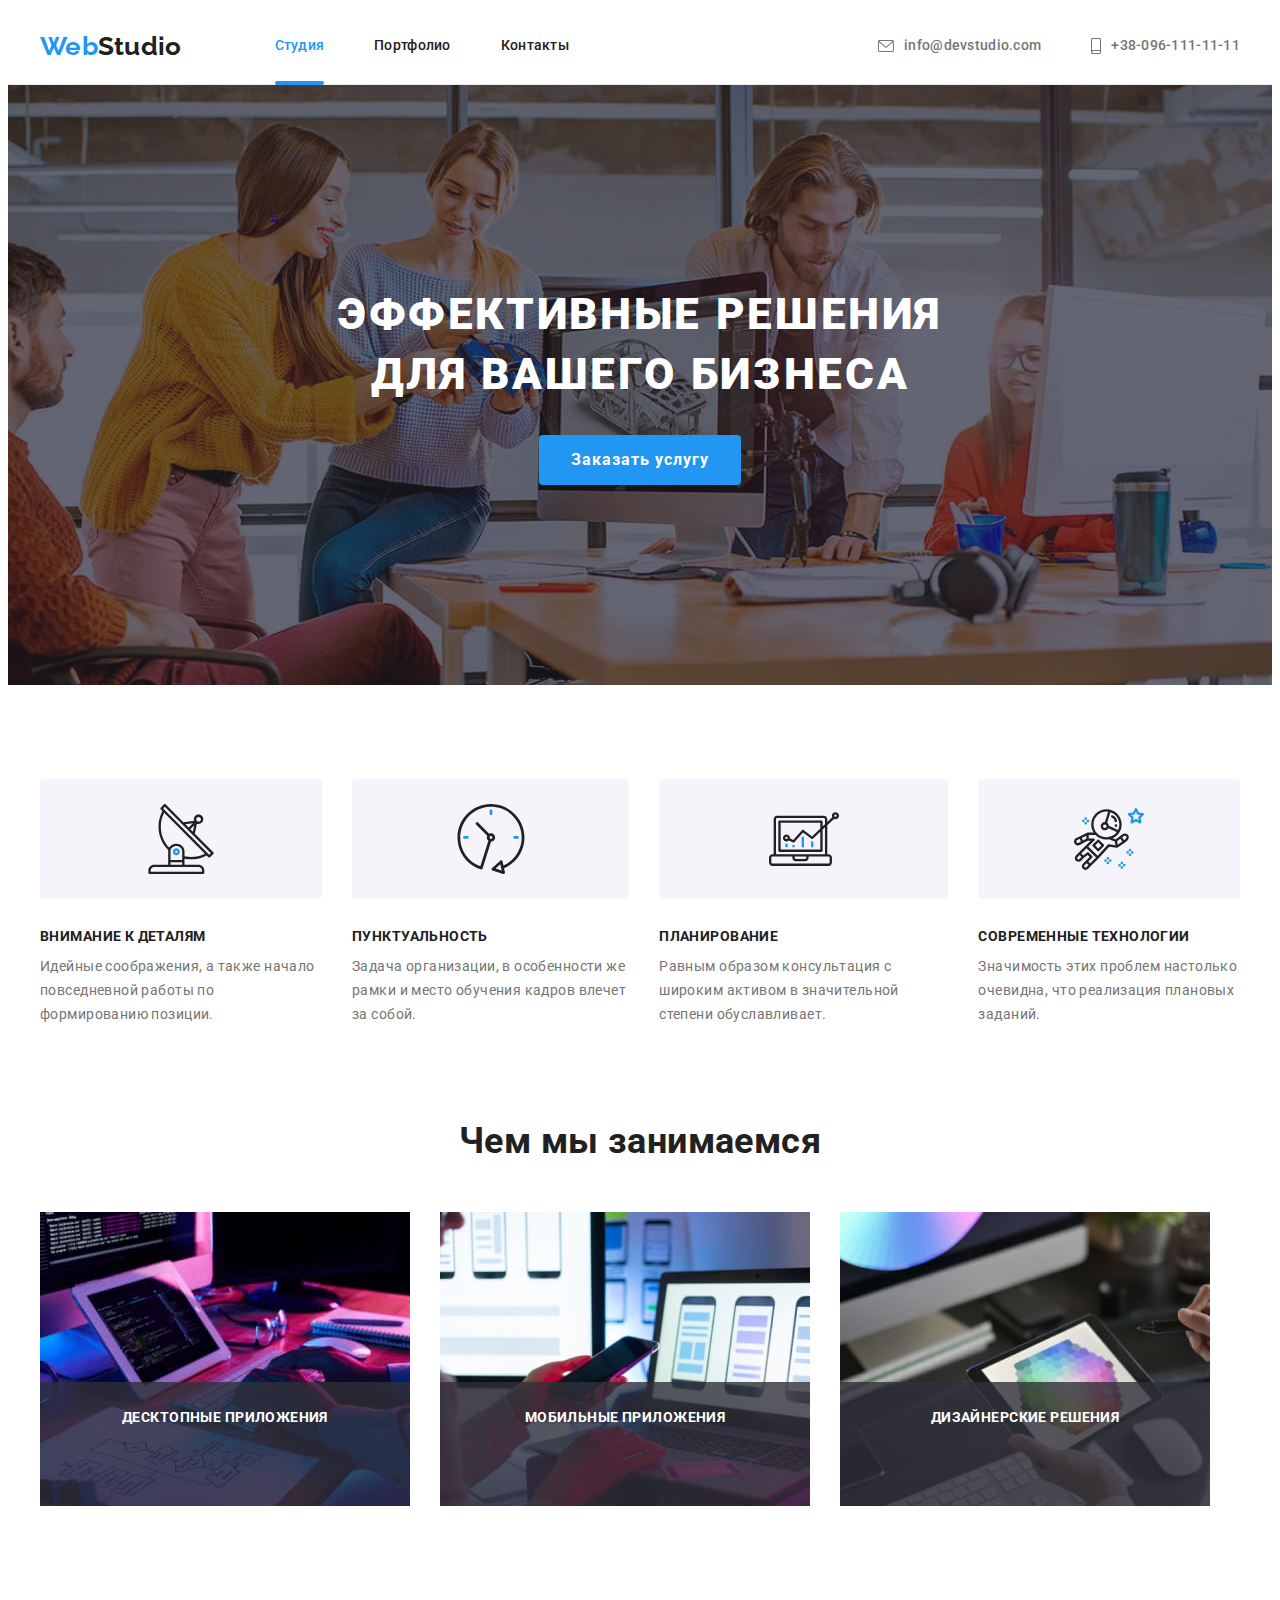
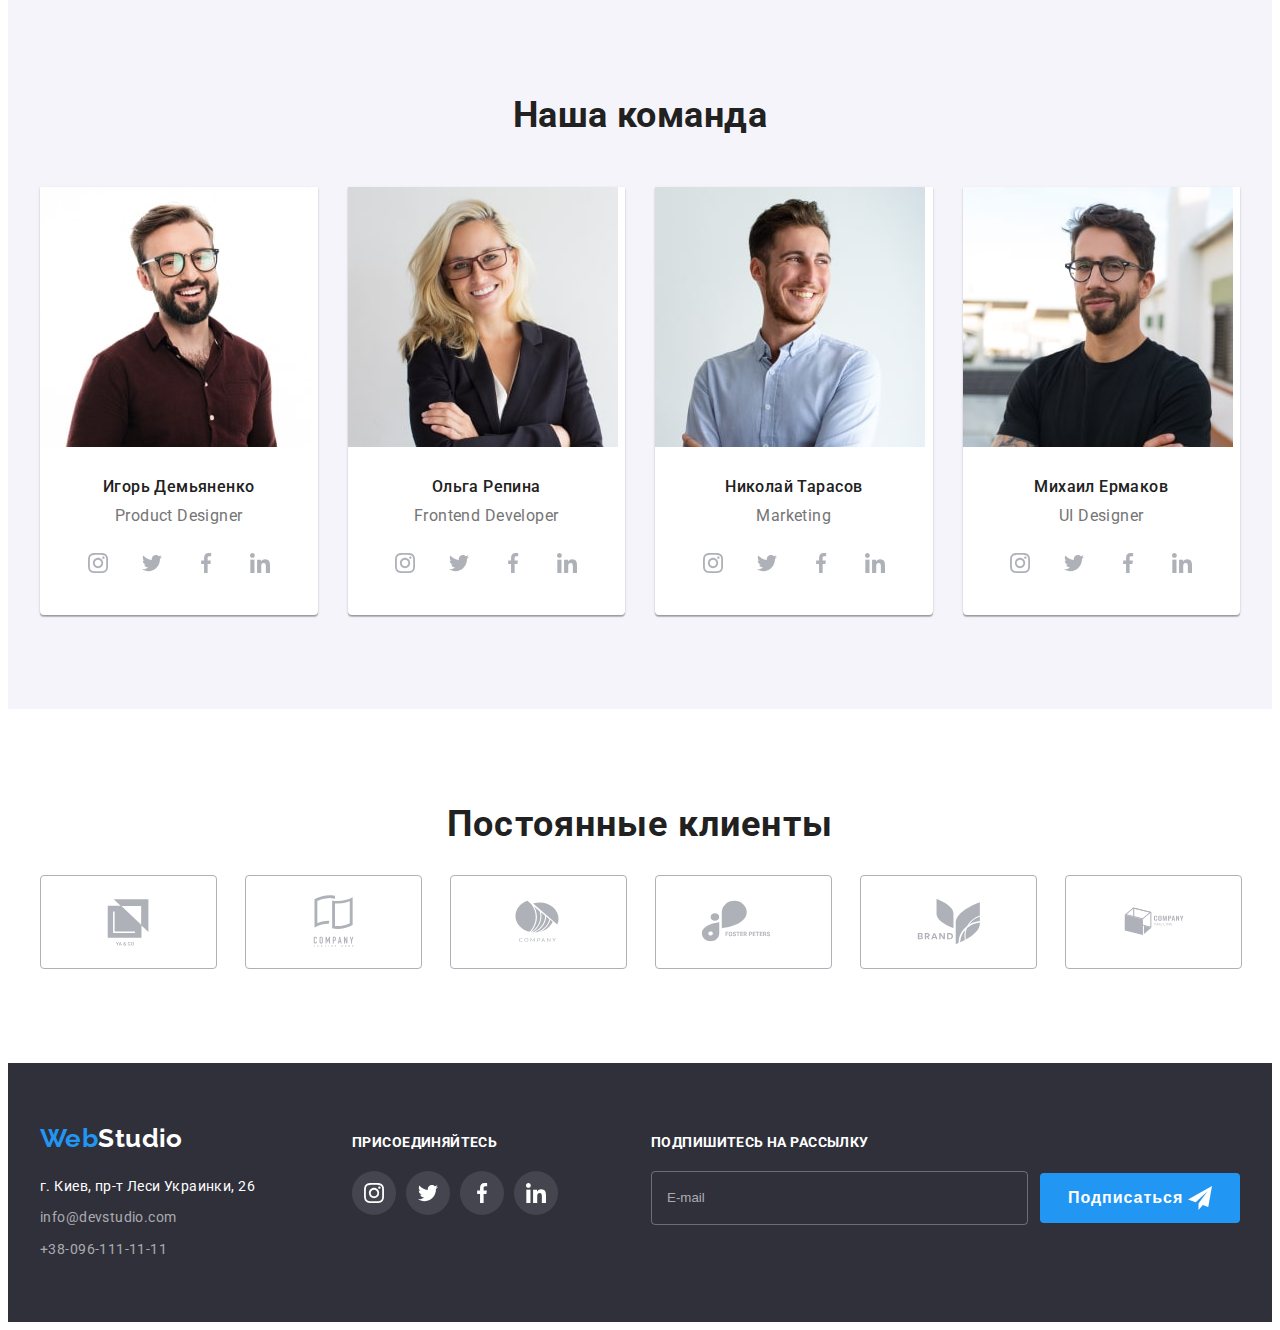
==== commit acd64c29: "Завершил верстку" ====
--- a/index.html
+++ b/index.html
@@ -230,15 +230,36 @@
           <h2 class="examples__title">Чем мы занимаемся</h2>
           <ul class="examples__list list">
             <li class="examples__item">
-              <img src="./images/img1.jpg" alt="Разработка приложений" />
+              <img
+                srcset="
+                  ./images/portfolio-1-web-site-1x-min.jpg 1x,
+                  ./images/portfolio-1-web-site-2x-min.jpg 2x
+                "
+                src="./images/img1.jpg"
+                alt="Разработка приложений"
+              />
               <p class="examples__text">Десктопные приложения</p>
             </li>
             <li class="examples__item">
-              <img src="./images/img2.jpg" alt="Разработка мобильных приложений" />
+              <img
+                srcset="
+                  ./images/portfolio-2-mobile-app-1x-min.jpg 1x,
+                  ./images/portfolio-2-mobile-app-2x-min.jpg 2x
+                "
+                src="./images/img2.jpg"
+                alt="Разработка мобильных приложений"
+              />
               <p class="examples__text">Мобильные приложения</p>
             </li>
             <li class="examples__item">
-              <img src="./images/img3.jpg" alt="Дизайнерское решение " />
+              <img
+                srcset="
+                  ./images/portfolio-3-design-1x-min.jpg 1x,
+                  ./images/portfolio-3-design-2x-min.jpg 2x
+                "
+                src="./images/img3.jpg"
+                alt="Дизайнерское решение "
+              />
               <p class="examples__text">Дизайнерские решения</p>
             </li>
           </ul>
@@ -251,7 +272,34 @@
           <h2 class="team__title">Наша команда</h2>
           <ul class="team__list list">
             <li class="team__card">
-              <img src="./images/Igor_1.jpg" class="team__img" alt="Игорь Демьяненко" />
+              <picture>
+                <source
+                  srcset="
+                    ./images/team-1-product-designer-1x-min.jpg 1x,
+                    ./images/team-1-product-designer-2x-min.jpg 2x
+                  "
+                  media="(min-width: 1200px)"
+                />
+
+                <source
+                  srcset="
+                    ./images/team-1-product-designer-tab-1x-min.jpg 1x,
+                    ./images/team-1-product-designer-tab-2x-min.jpg 2x
+                  "
+                  media="(min-width: 768px)"
+                />
+
+                <source
+                  srcset="
+                    ./images/team-1-product-designer-mob-1x-min.jpg 1x,
+                    ./images/team-1-product-designer-mob-2x-min.jpg 2x
+                  "
+                  media="(min-width: 320px)"
+                />
+
+                <img src="./images/Igor_1.jpg" class="team__img" alt="Игорь Демьяненко" />
+              </picture>
+
               <div class="team__board">
                 <h3 class="team__initials">Игорь Демьяненко</h3>
                 <p class="team__text">Product Designer</p>
@@ -288,7 +336,34 @@
               </div>
             </li>
             <li class="team__card">
-              <img src="./images/Olga_2.jpg" class="team__img" alt="Ольга Репина" />
+              <picture>
+                <source
+                  srcset="
+                    ./images/team-2-frontend-developer-1x-min.jpg 1x,
+                    ./images/team-2-frontend-developer-2x-min.jpg 2x
+                  "
+                  media="(min-width: 1200px)"
+                />
+
+                <source
+                  srcset="
+                    ./images/team-2-frontend-developer-tab-1x-min.jpg 1x,
+                    ./images/team-2-frontend-developer-tab-2x-min.jpg 2x
+                  "
+                  media="(min-width: 768px)"
+                />
+
+                <source
+                  srcset="
+                    ./images/team-2-frontend-developer-mob-1x-min.jpg 1x,
+                    ./images/team-2-frontend-developer-mob-2x-min.jpg 2x
+                  "
+                  media="(min-width: 320px)"
+                />
+
+                <img src="./images/Olga_2.jpg" class="team__img" alt="Ольга Репина" />
+              </picture>
+
               <div class="team__board">
                 <h3 class="team__initials">Ольга Репина</h3>
                 <p class="team__text">Frontend Developer</p>
@@ -325,7 +400,34 @@
               </div>
             </li>
             <li class="team__card">
-              <img src="./images/Nikolai_3.jpg" class="team__img" alt="Николай Тарасов " />
+              <picture>
+                <source
+                  srcset="
+                    ./images/team-3-marketing-1x-min.jpg 1x,
+                    ./images/team-3-marketing-2x-min.jpg 2x
+                  "
+                  media="(min-width: 1200px)"
+                />
+
+                <source
+                  srcset="
+                    ./images/team-3-marketing-tab-1x-min.jpg 1x,
+                    ./images/team-3-marketing-tab-2x-min.jpg 2x
+                  "
+                  media="(min-width: 768px)"
+                />
+
+                <source
+                  srcset="
+                    ./images/team-3-marketing-mob-1x-min.jpg 1x,
+                    ./images/team-3-marketing-mob-2x-min.jpg 2x
+                  "
+                  media="(min-width: 320px)"
+                />
+
+                <img src="./images/Nikolai_3.jpg" class="team__img" alt="Николай Тарасов " />
+              </picture>
+
               <div class="team__board">
                 <h3 class="team__initials">Николай Тарасов</h3>
                 <p class="team__text">Marketing</p>
@@ -362,7 +464,34 @@
               </div>
             </li>
             <li class="team__card">
-              <img src="./images/Mihail_4.jpg" class="team__img" alt="Михаил Ермаков " />
+              <picture>
+                <source
+                  srcset="
+                    ./images/team-4-ui-designer-1x-min.jpg 1x,
+                    ./images/team-4-ui-designer-2x-min.jpg 2x
+                  "
+                  media="(min-width: 1200px)"
+                />
+
+                <source
+                  srcset="
+                    ./images/team-4-ui-designer-tab-1x-min.jpg 1x,
+                    ./images/team-4-ui-designer-tab-2x-min.jpg 2x
+                  "
+                  media="(min-width: 768px)"
+                />
+
+                <source
+                  srcset="
+                    ./images/team-4-ui-designer-mob-1x-min.jpg 1x,
+                    ./images/team-4-ui-designer-mob-2x-min.jpg 2x
+                  "
+                  media="(min-width: 320px)"
+                />
+
+                <img src="./images/Mihail_4.jpg" class="team__img" alt="Михаил Ермаков " />
+              </picture>
+
               <div class="team__board">
                 <h3 class="team__initials">Михаил Ермаков</h3>
                 <p class="team__text">UI Designer</p>
--- a/css/main.min.css
+++ b/css/main.min.css
@@ -1 +1 @@
-﻿:root{--primary-text-color: #757575;--title-text-color: #212121;--accent-color: #2196f3;--color-modal-button: #188ce8;--address-text-color: #ffffff;--hero-text-color: #ffffff;--footer-cont-text-color: rgba( 255, 255, 255, 0.6 );--footer-logo-span-color: #ffffff;--primary-bg-color: #ffffff;--secondary-bg-color: #f5f4fa;--hero-bg-color: #2f303a;--footer-bg-color: #2f303a;--header-line-color: #ececec;--btn-text-color: #ffffff;--btn-accent-color: #2196f3;--btn-primary-color: #f5f4fa;--color-border-portfolio: #eeeeee;--background-feature-icon: #f5f4fa;--color-social-client-icon: #afb1b8;--accent-color-icon: #ffffff;--transition-duration: 250ms;--transition-timing-function: cubic-bezier(0.4, 0, 0.2, 1)}p,h1,h2,h3,h4,h5,h6{margin:0}ul,ol{padding-left:0;margin:0}button{cursor:pointer}img{display:block;max-width:100%;height:auto}.list{list-style:none}.link,.street{text-decoration:none}.visually-hidden{position:absolute;width:1px;height:1px;margin:-1px;border:0;padding:0;white-space:nowrap;clip-path:inset(100%);clip:rect(0 0 0 0);overflow:hidden}.container{padding-left:15px;padding-right:15px;margin-left:auto;margin-right:auto}@media screen and (min-width: 480px){.container{width:480px}}@media screen and (min-width: 768px){.container{width:768px}}@media screen and (min-width: 1200px){.container{width:1200px}}.section{padding:60px 0}@media screen and (min-width: 1200px){.section{padding:94px 0px}}body{background-color:var(--primary-bg-color);color:var(--primary-text-color);font-family:"Roboto",Tahoma,sans-serif;font-size:14px;line-height:1.7;letter-spacing:.03em}.logo{color:var(--accent-color);font-family:"Raleway";font-weight:700;font-size:26px;line-height:1.19;text-decoration:none}@media screen and (min-width: 768px){.header__logo{margin-right:93px}}.logo__text--black{color:var(--title-text-color)}.logo-footer{margin-left:0px;margin-bottom:20px}.footer .logo-span{color:var(--footer-logo-span-color)}.hero__btn{font-family:inherit;font-weight:700;font-size:16px;line-height:1.9;align-items:center;text-align:center;letter-spacing:.06em;background-color:var(--accent-color);color:var(--btn-text-color);min-width:200px;border-radius:4px;padding:10px 32px;border:0px}.button-list{display:flex}@media screen and (max-width: 400px){.button-list{display:block;text-align:center}}@media screen and (max-width: 767.9px){.button-list{flex-wrap:wrap;margin-bottom:25px}}@media screen and (min-width: 768px){.button-list{margin-bottom:30px;justify-content:center}}@media screen and (min-width: 1200px){.button-list{margin-bottom:50px}}.btn-filter{font-family:inherit;font-weight:500;font-size:16px;line-height:1.6;text-align:center;letter-spacing:.03em;background-color:var(--btn-primary-color);padding:6px 22px;border-radius:4px;border:0px;transition-property:background-color,color,box-shadow;transition-duration:var(--transition-duration);transition-timing-function:var(--transition-timing-function)}.btn-filter:hover,.btn-filter:focus{background-color:var(--btn-accent-color);color:var(--btn-text-color);box-shadow:0px 3px 1px rgba(0,0,0,.1),0px 1px 2px rgba(0,0,0,.08),0px 2px 2px rgba(0,0,0,.12)}@media screen and (max-width: 767.9px){.button-item{margin-bottom:15px}}.button-item:not(:last-child){margin-right:8px}.project-overlay{position:relative;overflow:hidden}.description{position:absolute;left:0;bottom:0;width:100%;height:100%;transform:translateY(101%);transition-property:transform;transition-duration:var(--transition-duration);transition-timing-function:var(--transition-timing-function);font-size:18px;line-height:1.6;letter-spacing:.03em;color:var(--hero-text-color);padding:63px 24px;background:rgba(33,150,243,.9)}.team-social__list{display:flex;justify-content:center}.team-social__link{display:flex;justify-content:center;align-items:center;width:44px;height:44px;border-radius:50%;fill:var(--color-social-client-icon);transition-property:background-color,fill;transition-duration:var(--transition-duration);transition-timing-function:var(--transition-timing-function)}.team-social__link:hover,.team-social__link:focus{background-color:var(--accent-color);fill:var(--accent-color-icon)}.team-social__item+.team-social__item{margin-left:10px}.social-title{font-weight:700;font-size:14px;line-height:1.14;letter-spacing:.03em;text-transform:uppercase;color:var(--hero-text-color);margin-bottom:20px}@media screen and (max-width: 1199.9px){.social-title{text-align:center}}@media screen and (max-width: 1199.9px){.footer-social{margin-bottom:60px}}@media screen and (min-width: 1200px){.footer-social{margin-right:93px}}.footer-social-list{display:flex;justify-content:center}.footer-social-link{width:44px;height:44px;border-radius:50%;background-color:rgba(255,255,255,.1);display:flex;justify-content:center;align-items:center;fill:var(--accent-color-icon);transition-property:background-color;transition-duration:var(--transition-duration);transition-timing-function:var(--transition-timing-function)}.footer-social-link:hover,.footer-social-link:focus{background-color:var(--accent-color)}.footer-social-item+.footer-social-item{margin-left:10px}.backdrop{position:fixed;top:0;width:100%;height:100%;background-color:rgba(0,0,0,.2);transition-property:opacity,visibility;transition-duration:1500ms;overflow-y:scroll}.modal{position:absolute;left:50%;top:50%;width:100%;padding:40px;border-radius:4px;background-color:#fff;box-shadow:0px 1px 3px rgba(0,0,0,.12),0px 1px 1px rgba(0,0,0,.14),0px 2px 1px rgba(0,0,0,.2);transform:translate(-50%, -50%);transition-property:rotate(0deg) scale(1);transition-duration:1000ms}@media screen and (min-width: 480px){.modal{width:450px;height:609px}}@media screen and (min-width: 480px)and (min-width: 1200px){.modal{width:528px;height:581px}}.modal-close-btn{position:absolute;right:8px;top:8px;width:30px;height:30px;border-radius:50%;background-color:rgba(0,0,0,0);border:1px solid rgba(0,0,0,.1);outline:none;transition-property:fill;transition-duration:var(--transition-duration);transition-timing-function:var(--transition-timing-function)}.modal-close-btn:hover,.modal-close-btn:focus{fill:var(--accent-color)}.modal-close-icon{position:absolute;left:50%;top:50%;transform:translate(-50%, -50%)}.is-hidden{opacity:0;pointer-events:none;visibility:hidden}.backdrop.is-hidden .modal{transform:rotateY(-180deg) scale(0.1);transition-duration:1000ms}.modal-title{font-weight:700;font-size:20px;line-height:1.5;text-align:center;letter-spacing:.03em;margin-bottom:12px;color:var(--title-text-color)}@media screen and (min-width: 1200px){.modal-title{font-size:20px;line-height:1.15}}.modal-filed{font-size:12px;line-height:1.17;letter-spacing:.01em;margin-bottom:10px}.modal-input{width:100%;height:40px;padding-left:42px;margin-top:4px;border:1px solid rgba(33,33,33,.2);border-radius:4px;outline:none;cursor:pointer;transition-property:border-color,fill;transition-duration:var(--transition-duration);transition-timing-function:var(--transition-timing-function)}.modal-input:focus{border-color:var(--accent-color)}.modal-input:focus+.input-icon{fill:var(--accent-color)}.modal-input-wrap{position:relative}.input-icon{position:absolute;left:12px;top:50%;transform:translateY(-50%)}.modal-text-filed{font-size:12px;line-height:1.17;letter-spacing:.01em;margin-bottom:20px}.modal-text{width:100%;height:120px;padding:12px 16px;margin-top:4px;border:1px solid rgba(33,33,33,.2);border-radius:4px;resize:none;outline:none;cursor:pointer;transition-property:border-color;transition-duration:var(--transition-duration);transition-timing-function:var(--transition-timing-function)}.modal-text::placeholder{color:rgba(117,117,117,.5)}.modal-text:focus{border-color:var(--accent-color)}.modal-check-filed{margin-bottom:30px}.check-text{display:flex;font-size:12px;line-height:1.17;letter-spacing:.03em;color:var(--primary-text-color);align-items:center;justify-content:center}@media screen and (max-width: 479.9px){.check-text{flex-wrap:wrap}}@media screen and (min-width: 1200px){.check-text{font-size:14px;line-height:1.7}}.check-text::before{content:"";width:16px;height:15px;border:2px solid var(--title-text-color);border-radius:3px;margin-right:9px;transition-property:background-color,background-image;transition-duration:var(--transition-duration);transition-timing-function:var(--transition-timing-function)}.input-check:checked+.check-text::before{background-image:url(../images/check.svg);background-repeat:no-repeat;background-position:center;background-color:var(--accent-color);border:none}.link-policy{color:var(--accent-color);outline:none;border-radius:4px;border:1px solid rgba(0,0,0,0);transition-property:border-color;transition-duration:var(--transition-duration);transition-timing-function:var(--transition-timing-function)}.link-policy:focus{border-color:var(--accent-color)}.button-send{display:block;width:200px;height:50px;padding:10px 0px;margin-left:auto;margin-right:auto;border-radius:4px;border:none;outline:none;background-color:var(--color-modal-button);font-weight:700;font-size:16px;line-height:1.9;text-align:center;letter-spacing:.06em;color:var(--btn-text-color);transition-property:background-color,box-shadow;transition-duration:var(--transition-duration);transition-timing-function:var(--transition-timing-function)}.button-send:hover,.button-send:focus{background-color:var(--btn-accent-color);box-shadow:0px 4px 4px rgba(0,0,0,.15)}.menu-button{min-height:40px;min-width:40px;display:flex;align-items:center;justify-content:center;margin-left:auto;padding:0;background-color:rgba(0,0,0,0);border:none;outline:none}.menu-button:hover,.menu-button:focus{fill:var(--btn-accent-color)}@media screen and (min-width: 768px){.menu-button{display:none}}.menu-container{position:fixed;top:0;left:0;width:100vw;height:100vh;padding-top:21px;padding-bottom:48px;background-color:var(--primary-bg-color);z-index:100;transform:translateY(-100%);transition:transform 250ms ease-in-out}.menu-container.is-open{transform:translateY(0)}.mobile-container{display:flex;padding-left:15px;padding-right:15px;margin-left:auto;margin-right:auto}@media screen and (min-width: 480px){.mobile-container{width:480px}}.menu-container .mobile-container{flex-direction:column;height:100%;justify-content:space-between;overflow-y:auto}.mobile-nav-item{font-size:40px;line-height:1.17;text-align:center;letter-spacing:.02em;text-align:left}.mobile-nav-item+.mobile-nav-item{margin-top:32px}.mobile-nav-link{color:var(--title-text-color)}.mobile-nav-link--current{color:var(--accent-color)}.mobile-contact{margin-bottom:64px}.mobile-contact-item{font-size:34px;line-height:1.18;letter-spacing:.02em}.mobile-contact-item .mail{font-size:24px;line-height:1.17}.mobile-contact-item+.mobile-contact-item{margin-top:32px}.mobile-contact-item .tel{color:var(--accent-color)}.mobile-contact-link{color:inherit}.mobile-social-link{font-size:18px;line-height:1.2;letter-spacing:.02em;padding-right:10px;color:#2196f3}.mobile-social{display:flex}@media screen and (max-width: 390px){.mobile-social{display:block}}@media screen and (min-width: 390px){.mobile-social-item:not(:last-child){border-right:1px solid rgba(33,33,33,.2);margin-right:10px}}@media screen and (max-width: 389.9px){.mobile-social-item:not(:last-child){margin-bottom:10px}}.header{font-weight:500;font-size:14px;line-height:1.14;letter-spacing:.02em;width:100%;border-bottom:1px solid var(--header-line-color)}.header .container{display:flex;align-items:center}.site-nav{display:flex}@media screen and (max-width: 767.9px){.site-nav{display:none}}.site-nav__item:not(:last-child){margin-right:50px}.site-nav__link{color:var(--title-text-color);padding:30px 0px;display:block;transition-property:color;transition-duration:var(--transition-duration);transition-timing-function:var(--transition-timing-function)}.site-nav__link:hover,.site-nav__link:focus{color:var(--accent-color)}.site-nav__link--current{color:var(--accent-color)}.site-nav__link--current{position:relative}.site-nav__link--current::after{content:"";position:absolute;left:0px;bottom:-1px;width:100%;height:4px;border-radius:2px;background-color:var(--accent-color)}.contact-nav{display:flex;margin-left:auto}@media screen and (max-width: 767.9px){.contact-nav{display:none}}@media screen and (min-width: 768px)and (max-width: 1199.9px){.contact-nav{display:block}.contact-nav__item+.contact-nav__item{margin-top:10px}}@media screen and (min-width: 1200px){.contact-nav__item+.contact-nav__item{margin-left:50px}}.contact-nav__icon{fill:var(--primary-text-color);margin-right:10px;transition-property:fill;transition-duration:var(--transition-duration);transition-timing-function:var(--transition-timing-function)}.contact-nav__link{display:flex;align-items:center;color:var(--primary-text-color);transition-property:fill,color;transition-duration:var(--transition-duration);transition-timing-function:var(--transition-timing-function)}.contact-nav__link:hover,.contact-nav__link:focus{color:var(--accent-color)}.contact-nav__link:hover .contact-nav__icon,.contact-nav__link:focus .contact-nav__icon{fill:currentColor}.hero{text-align:center;max-width:1600px;background-color:var(--hero-bg-color);padding-top:118px;padding-bottom:118px;margin-left:auto;margin-right:auto;background-image:linear-gradient(rgba(47, 48, 58, 0.4), rgba(47, 48, 58, 0.4)),url(../images/hero-bg.jpg);background-size:cover;background-position:center;background-repeat:no-repeat}@media screen and (min-width: 1200px){.hero{padding-top:200px;padding-bottom:200px}}.hero__title{font-weight:900;font-size:26px;line-height:1.6;text-align:center;letter-spacing:.06em;text-transform:uppercase;color:var(--hero-text-color);width:100%;margin-bottom:30px;margin-left:auto;margin-right:auto}@media screen and (min-width: 1200px){.hero__title{font-size:44px;line-height:1.36}}.feature__list{display:block}@media screen and (min-width: 768px){.feature__list{display:flex}}@media screen and (min-width: 768px)and (max-width: 1199.9px){.feature__list{flex-wrap:wrap;margin-right:-15px;margin-left:-15px;margin-top:-30px}}.feature__item{display:block}@media screen and (max-width: 767.9px){.feature__item:not(:last-child){margin-bottom:30px}}@media screen and (min-width: 768px)and (max-width: 1199.9px){.feature__item{flex-basis:calc(50% - 30px);margin-right:15px;margin-left:15px;margin-top:30px}}@media screen and (min-width: 1200px){.feature__item:not(:last-child){margin-right:30px}}.feature__title{color:var(--title-text-color);font-weight:700;font-size:14px;line-height:1.14;letter-spacing:.03em;text-align:center;text-transform:uppercase;margin-bottom:10px}@media screen and (min-width: 768px){.feature__title{text-align:left}}.feature__icon{display:flex;width:100%;height:120px;background-color:var(--background-feature-icon);border-radius:4px;margin-bottom:30px;justify-content:center;align-items:center}.examples{padding-top:0px}@media screen and (max-width: 1199.9px){.examples{display:none}}.examples__title{color:var(--title-text-color);font-weight:700;font-size:36px;line-height:1.17;text-align:center;margin-bottom:50px}.examples__list{display:flex}.examples__item{position:relative}.examples__item:not(:last-child){margin-right:30px}.examples__text{position:absolute;width:370px;height:70px;left:0;bottom:0;font-weight:700;font-size:14px;line-height:1.17;text-align:center;letter-spacing:.03em;text-transform:uppercase;padding:27px 0px;color:var(--hero-text-color);background:rgba(47,48,58,.8)}.examples__text{position:absolute;width:370px;height:70px;left:0;bottom:0;font-weight:700;font-size:14px;line-height:1.17;text-align:center;letter-spacing:.03em;text-transform:uppercase;padding:27px 0px;color:var(--hero-text-color);background:rgba(47,48,58,.8)}.team{background-color:var(--secondary-bg-color)}.team__title{color:var(--title-text-color);font-weight:700;font-size:36px;line-height:1.17;text-align:center;margin-bottom:30px}@media screen and (min-width: 1200px){.team__title{margin-bottom:50px}}.team__initials{color:var(--title-text-color);font-weight:500;font-size:16px;line-height:1.19;margin-bottom:10px}.team__text{font-size:16px;line-height:1.19;margin-bottom:16px}@media screen and (min-width: 768px){.team__list{display:flex;flex-wrap:wrap;margin-left:-30px;margin-top:-30px}}.team__board{text-align:center;padding-top:30px;padding-bottom:24px}@media screen and (min-width: 1200px){.team__board{padding:30px}}.team__card{margin-top:30px;background:#fff;box-shadow:0px 1px 3px rgba(0,0,0,.12),0px 1px 1px rgba(0,0,0,.14),0px 2px 1px rgba(0,0,0,.2);border-radius:0px 0px 4px 4px}@media screen and (min-width: 768px){.team__card{flex-basis:calc(50% - 30px);margin-left:30px;margin-top:30px}}@media screen and (min-width: 1200px){.team__card{flex-basis:calc(25% - 30px);margin-left:30px;margin-top:30px}}.сlients-title{font-weight:700;font-size:36px;line-height:1.17;text-align:center;letter-spacing:.03em;color:var(--title-text-color);margin-bottom:30px}.сlients-list{display:flex}@media screen and (max-width: 767.9px){.сlients-list{flex-wrap:wrap;margin-right:-15px;margin-left:-15px;margin-top:-30px}}@media screen and (min-width: 768px)and (max-width: 1199.9px){.сlients-list{flex-wrap:wrap;margin-right:-15px;margin-left:-15px;margin-top:-30px}}@media screen and (max-width: 767.9px){.сlients-item{flex-basis:calc(50% - 30px);margin-right:15px;margin-left:15px;margin-top:30px}}@media screen and (min-width: 768px)and (max-width: 1199.9px){.сlients-item{flex-basis:calc(33.3333333333% - 30px);margin-right:15px;margin-left:15px;margin-top:30px}}@media screen and (min-width: 1199.9px){.сlients-item{width:100%}.сlients-item+.сlients-item{margin-left:30px}}.сlients-link{display:flex;width:100%;height:92px;border:1px solid var(--color-social-client-icon);border-radius:4px;justify-content:center;align-items:center;fill:var(--color-social-client-icon);transition-property:border-color,fill;transition-duration:var(--transition-duration);transition-timing-function:var(--transition-timing-function)}.сlients-link:hover,.сlients-link:focus{border-color:var(--accent-color);fill:var(--accent-color)}.сlients-icon{color:var(--color-social-client-icon)}.footer{background-color:var(--footer-bg-color);font-size:14px;line-height:1.7;padding:60px 0px}@media screen and (max-width: 1199.9px){.footer{text-align:center}}@media screen and (min-width: 768px)and (max-width: 1199.9px){.footer .container{display:flex;flex-wrap:wrap;justify-content:space-around}}@media screen and (min-width: 1200px){.footer .container{display:flex;align-items:baseline}}.address-street{margin-bottom:8px}.mail{margin-bottom:8px}@media screen and (max-width: 1199.9px){.container-address{margin-bottom:60px}}@media screen and (min-width: 1200px){.container-address{flex-grow:1;margin-right:70px}}.address-list{font-style:normal}.address-list .street{color:var(--address-text-color)}.address-list .link{color:var(--footer-cont-text-color);transition-property:color;transition-duration:var(--transition-duration);transition-timing-function:var(--transition-timing-function)}.address-list .link:hover,.address-list .link:focus{color:var(--accent-color)}.subscribe{display:block}.subscribe-item{font-weight:700;font-size:14px;line-height:1.14;letter-spacing:.03em;text-transform:uppercase;color:var(--hero-text-color);margin-bottom:20px}@media screen and (max-width: 1199.9px){.subscribe-item-item{text-align:center}}.subscribe-input{width:100%;height:50px;padding-left:15px;color:var(--hero-text-color);outline:none;background-color:rgba(0,0,0,0);border:1px solid rgba(255,255,255,.3);border-radius:4px;cursor:pointer;transition-property:border-color,color;transition-duration:var(--transition-duration);transition-timing-function:var(--transition-timing-function)}@media screen and (max-width: 1199.9px){.subscribe-input{margin-bottom:20px}}@media screen and (min-width: 768px)and (max-width: 1199.9px){.subscribe-input{width:450px}}@media screen and (min-width: 1200px){.subscribe-input{width:358px}}.subscribe-input::placeholder{color:rgba(255,255,255,.6);transition-property:color;transition-duration:var(--transition-duration);transition-timing-function:var(--transition-timing-function)}.subscribe-input:focus,.subscribe-input:focus::placeholder{border-color:var(--accent-color);color:var(--accent-color)}.subscribe-send{position:relative;display:flex;width:200px;height:50px;padding:10px 28px;margin:auto;background-color:var(--btn-accent-color);border:none;border-radius:4px;font-weight:700;font-size:16px;line-height:1.9;letter-spacing:.06em;color:var(--btn-text-color)}@media screen and (min-width: 1200px){.subscribe-send{margin-left:12px}}.subscribe-icon{position:absolute;right:28px;top:13px;margin-left:10px}@media screen and (min-width: 1200px){.subscribe-form{display:inline-flex;align-items:center;justify-content:center}}.border{padding:20px 24px;border-right:1px solid var(--color-border-portfolio);border-left:1px solid var(--color-border-portfolio);border-bottom:1px solid var(--color-border-portfolio);width:100%}@media screen and (min-width: 768px)and (max-width: 1199.9px){.border-tablet{padding-bottom:56px}}.project{display:block}@media screen and (min-width: 768px){.project{display:flex;flex-wrap:wrap;margin-left:-30px;margin-top:-30px}}.project-item{transition-property:box-shadow;transition-duration:var(--transition-duration);transition-timing-function:var(--transition-timing-function)}@media screen and (min-width: 768px){.project-item{flex-basis:calc(50% - 30px);margin-left:30px;margin-top:30px}}@media screen and (min-width: 1200px){.project-item{flex-basis:calc(33.3333333333% - 30px)}}@media screen and (max-width: 767.9px){.project-item:not(:last-child){margin-bottom:30px}}.project-item:hover{box-shadow:0px 4px 4px rgba(0,0,0,.25)}.project-item:hover .description{transform:translateY(0)}.project .title{font-weight:700;font-size:18px;line-height:2;letter-spacing:.06em;color:var(--title-text-color);margin-bottom:4px}.project .text{font-size:16px;line-height:1.9;color:var(--primary-text-color)}/*# sourceMappingURL=main.min.css.map */+﻿:root{--primary-text-color: #757575;--title-text-color: #212121;--accent-color: #2196f3;--color-modal-button: #188ce8;--address-text-color: #ffffff;--hero-text-color: #ffffff;--footer-cont-text-color: rgba( 255, 255, 255, 0.6 );--footer-logo-span-color: #ffffff;--primary-bg-color: #ffffff;--secondary-bg-color: #f5f4fa;--hero-bg-color: #2f303a;--footer-bg-color: #2f303a;--header-line-color: #ececec;--btn-text-color: #ffffff;--btn-accent-color: #2196f3;--btn-primary-color: #f5f4fa;--color-border-portfolio: #eeeeee;--background-feature-icon: #f5f4fa;--color-social-client-icon: #afb1b8;--accent-color-icon: #ffffff;--transition-duration: 250ms;--transition-timing-function: cubic-bezier(0.4, 0, 0.2, 1)}p,h1,h2,h3,h4,h5,h6{margin:0}ul,ol{padding-left:0;margin:0}button{cursor:pointer}img{display:block;max-width:100%;height:auto}.list{list-style:none}.link,.street{text-decoration:none}.visually-hidden{position:absolute;width:1px;height:1px;margin:-1px;border:0;padding:0;white-space:nowrap;clip-path:inset(100%);clip:rect(0 0 0 0);overflow:hidden}.container{padding-left:15px;padding-right:15px;margin-left:auto;margin-right:auto}@media screen and (min-width: 480px){.container{width:480px}}@media screen and (min-width: 768px){.container{width:768px}}@media screen and (min-width: 1200px){.container{width:1200px}}.section{padding:60px 0}@media screen and (min-width: 1200px){.section{padding:94px 0px}}body{background-color:var(--primary-bg-color);color:var(--primary-text-color);font-family:"Roboto",Tahoma,sans-serif;font-size:14px;line-height:1.7;letter-spacing:.03em}.logo{color:var(--accent-color);font-family:"Raleway";font-weight:700;font-size:26px;line-height:1.19;text-decoration:none}@media screen and (min-width: 768px){.header__logo{margin-right:93px}}.logo__text--black{color:var(--title-text-color)}.logo-footer{margin-left:0px;margin-bottom:20px}.footer .logo-span{color:var(--footer-logo-span-color)}.hero__btn{font-family:inherit;font-weight:700;font-size:16px;line-height:1.9;align-items:center;text-align:center;letter-spacing:.06em;background-color:var(--accent-color);color:var(--btn-text-color);min-width:200px;border-radius:4px;padding:10px 32px;border:0px}.button-list{display:flex}@media screen and (max-width: 400px){.button-list{display:block;text-align:center}}@media screen and (max-width: 767.9px){.button-list{flex-wrap:wrap;margin-bottom:25px}}@media screen and (min-width: 768px){.button-list{margin-bottom:30px;justify-content:center}}@media screen and (min-width: 1200px){.button-list{margin-bottom:50px}}.btn-filter{font-family:inherit;font-weight:500;font-size:16px;line-height:1.6;text-align:center;letter-spacing:.03em;background-color:var(--btn-primary-color);padding:6px 22px;border-radius:4px;border:0px;transition-property:background-color,color,box-shadow;transition-duration:var(--transition-duration);transition-timing-function:var(--transition-timing-function)}.btn-filter:hover,.btn-filter:focus{background-color:var(--btn-accent-color);color:var(--btn-text-color);box-shadow:0px 3px 1px rgba(0,0,0,.1),0px 1px 2px rgba(0,0,0,.08),0px 2px 2px rgba(0,0,0,.12)}@media screen and (max-width: 767.9px){.button-item{margin-bottom:15px}}.button-item:not(:last-child){margin-right:8px}.project-overlay{position:relative;overflow:hidden}.description{position:absolute;left:0;bottom:0;width:100%;height:100%;transform:translateY(101%);transition-property:transform;transition-duration:var(--transition-duration);transition-timing-function:var(--transition-timing-function);font-size:18px;line-height:1.6;letter-spacing:.03em;color:var(--hero-text-color);padding:63px 24px;background:rgba(33,150,243,.9)}.team-social__list{display:flex;justify-content:center}.team-social__link{display:flex;justify-content:center;align-items:center;width:44px;height:44px;border-radius:50%;fill:var(--color-social-client-icon);transition-property:background-color,fill;transition-duration:var(--transition-duration);transition-timing-function:var(--transition-timing-function)}.team-social__link:hover,.team-social__link:focus{background-color:var(--accent-color);fill:var(--accent-color-icon)}.team-social__item+.team-social__item{margin-left:10px}.social-title{font-weight:700;font-size:14px;line-height:1.14;letter-spacing:.03em;text-transform:uppercase;color:var(--hero-text-color);margin-bottom:20px}@media screen and (max-width: 1199.9px){.social-title{text-align:center}}@media screen and (max-width: 1199.9px){.footer-social{margin-bottom:60px}}@media screen and (min-width: 1200px){.footer-social{margin-right:93px}}.footer-social-list{display:flex;justify-content:center}.footer-social-link{width:44px;height:44px;border-radius:50%;background-color:rgba(255,255,255,.1);display:flex;justify-content:center;align-items:center;fill:var(--accent-color-icon);transition-property:background-color;transition-duration:var(--transition-duration);transition-timing-function:var(--transition-timing-function)}.footer-social-link:hover,.footer-social-link:focus{background-color:var(--accent-color)}.footer-social-item+.footer-social-item{margin-left:10px}.backdrop{position:fixed;top:0;width:100%;height:100%;background-color:rgba(0,0,0,.2);transition-property:opacity,visibility;transition-duration:1500ms;overflow-y:scroll}.modal{position:absolute;left:50%;top:50%;width:100%;padding:40px;border-radius:4px;background-color:#fff;box-shadow:0px 1px 3px rgba(0,0,0,.12),0px 1px 1px rgba(0,0,0,.14),0px 2px 1px rgba(0,0,0,.2);transform:translate(-50%, -50%);transition-property:rotate(0deg) scale(1);transition-duration:1000ms}@media screen and (min-width: 480px){.modal{width:450px;height:609px}}@media screen and (min-width: 480px)and (min-width: 1200px){.modal{width:528px;height:581px}}.modal-close-btn{position:absolute;right:8px;top:8px;width:30px;height:30px;border-radius:50%;background-color:rgba(0,0,0,0);border:1px solid rgba(0,0,0,.1);outline:none;transition-property:fill;transition-duration:var(--transition-duration);transition-timing-function:var(--transition-timing-function)}.modal-close-btn:hover,.modal-close-btn:focus{fill:var(--accent-color)}.modal-close-icon{position:absolute;left:50%;top:50%;transform:translate(-50%, -50%)}.is-hidden{opacity:0;pointer-events:none;visibility:hidden}.backdrop.is-hidden .modal{transform:rotateY(-180deg) scale(0.1);transition-duration:1000ms}.modal-title{font-weight:700;font-size:20px;line-height:1.5;text-align:center;letter-spacing:.03em;margin-bottom:12px;color:var(--title-text-color)}@media screen and (min-width: 1200px){.modal-title{font-size:20px;line-height:1.15}}.modal-filed{font-size:12px;line-height:1.17;letter-spacing:.01em;margin-bottom:10px}.modal-input{width:100%;height:40px;padding-left:42px;margin-top:4px;border:1px solid rgba(33,33,33,.2);border-radius:4px;outline:none;cursor:pointer;transition-property:border-color,fill;transition-duration:var(--transition-duration);transition-timing-function:var(--transition-timing-function)}.modal-input:focus{border-color:var(--accent-color)}.modal-input:focus+.input-icon{fill:var(--accent-color)}.modal-input-wrap{position:relative}.input-icon{position:absolute;left:12px;top:50%;transform:translateY(-50%)}.modal-text-filed{font-size:12px;line-height:1.17;letter-spacing:.01em;margin-bottom:20px}.modal-text{width:100%;height:120px;padding:12px 16px;margin-top:4px;border:1px solid rgba(33,33,33,.2);border-radius:4px;resize:none;outline:none;cursor:pointer;transition-property:border-color;transition-duration:var(--transition-duration);transition-timing-function:var(--transition-timing-function)}.modal-text::placeholder{color:rgba(117,117,117,.5)}.modal-text:focus{border-color:var(--accent-color)}.modal-check-filed{margin-bottom:30px}.check-text{display:flex;font-size:12px;line-height:1.17;letter-spacing:.03em;color:var(--primary-text-color);align-items:center;justify-content:center}@media screen and (max-width: 479.9px){.check-text{flex-wrap:wrap}}@media screen and (min-width: 1200px){.check-text{font-size:14px;line-height:1.7}}.check-text::before{content:"";width:16px;height:15px;border:2px solid var(--title-text-color);border-radius:3px;margin-right:9px;transition-property:background-color,background-image;transition-duration:var(--transition-duration);transition-timing-function:var(--transition-timing-function)}.input-check:checked+.check-text::before{background-image:url(../images/check.svg);background-repeat:no-repeat;background-position:center;background-color:var(--accent-color);border:none}.link-policy{color:var(--accent-color);outline:none;border-radius:4px;border:1px solid rgba(0,0,0,0);transition-property:border-color;transition-duration:var(--transition-duration);transition-timing-function:var(--transition-timing-function)}.link-policy:focus{border-color:var(--accent-color)}.button-send{display:block;width:200px;height:50px;padding:10px 0px;margin-left:auto;margin-right:auto;border-radius:4px;border:none;outline:none;background-color:var(--color-modal-button);font-weight:700;font-size:16px;line-height:1.9;text-align:center;letter-spacing:.06em;color:var(--btn-text-color);transition-property:background-color,box-shadow;transition-duration:var(--transition-duration);transition-timing-function:var(--transition-timing-function)}.button-send:hover,.button-send:focus{background-color:var(--btn-accent-color);box-shadow:0px 4px 4px rgba(0,0,0,.15)}.menu-button{min-height:40px;min-width:40px;display:flex;align-items:center;justify-content:center;margin-left:auto;padding:0;background-color:rgba(0,0,0,0);border:none;outline:none}.menu-button:hover,.menu-button:focus{fill:var(--btn-accent-color)}@media screen and (min-width: 768px){.menu-button{display:none}}.menu-container{position:fixed;top:0;left:0;width:100vw;height:100vh;padding-top:21px;padding-bottom:48px;background-color:var(--primary-bg-color);z-index:100;transform:translateY(-100%);transition:transform 250ms ease-in-out}.menu-container.is-open{transform:translateY(0)}.mobile-container{display:flex;padding-left:15px;padding-right:15px;margin-left:auto;margin-right:auto}@media screen and (min-width: 480px){.mobile-container{width:480px}}.menu-container .mobile-container{flex-direction:column;height:100%;justify-content:space-between;overflow-y:auto}.mobile-nav-item{font-size:40px;line-height:1.17;text-align:center;letter-spacing:.02em;text-align:left}.mobile-nav-item+.mobile-nav-item{margin-top:32px}.mobile-nav-link{color:var(--title-text-color)}.mobile-nav-link--current{color:var(--accent-color)}.mobile-contact{margin-bottom:64px}.mobile-contact-item{font-size:34px;line-height:1.18;letter-spacing:.02em}.mobile-contact-item .mail{font-size:24px;line-height:1.17}.mobile-contact-item+.mobile-contact-item{margin-top:32px}.mobile-contact-item .tel{color:var(--accent-color)}.mobile-contact-link{color:inherit}.mobile-social-link{font-size:18px;line-height:1.2;letter-spacing:.02em;padding-right:10px;color:#2196f3}.mobile-social{display:flex}@media screen and (max-width: 390px){.mobile-social{display:block}}@media screen and (min-width: 390px){.mobile-social-item:not(:last-child){border-right:1px solid rgba(33,33,33,.2);margin-right:10px}}@media screen and (max-width: 389.9px){.mobile-social-item:not(:last-child){margin-bottom:10px}}.header{font-weight:500;font-size:14px;line-height:1.14;letter-spacing:.02em;width:100%;border-bottom:1px solid var(--header-line-color)}.header .container{display:flex;align-items:center}.site-nav{display:flex}@media screen and (max-width: 767.9px){.site-nav{display:none}}.site-nav__item:not(:last-child){margin-right:50px}.site-nav__link{color:var(--title-text-color);padding:30px 0px;display:block;transition-property:color;transition-duration:var(--transition-duration);transition-timing-function:var(--transition-timing-function)}.site-nav__link:hover,.site-nav__link:focus{color:var(--accent-color)}.site-nav__link--current{color:var(--accent-color)}.site-nav__link--current{position:relative}.site-nav__link--current::after{content:"";position:absolute;left:0px;bottom:-1px;width:100%;height:4px;border-radius:2px;background-color:var(--accent-color)}.contact-nav{display:flex;margin-left:auto}@media screen and (max-width: 767.9px){.contact-nav{display:none}}@media screen and (min-width: 768px)and (max-width: 1199.9px){.contact-nav{display:block}.contact-nav__item+.contact-nav__item{margin-top:10px}}@media screen and (min-width: 1200px){.contact-nav__item+.contact-nav__item{margin-left:50px}}.contact-nav__icon{fill:var(--primary-text-color);margin-right:10px;transition-property:fill;transition-duration:var(--transition-duration);transition-timing-function:var(--transition-timing-function)}.contact-nav__link{display:flex;align-items:center;color:var(--primary-text-color);transition-property:fill,color;transition-duration:var(--transition-duration);transition-timing-function:var(--transition-timing-function)}.contact-nav__link:hover,.contact-nav__link:focus{color:var(--accent-color)}.contact-nav__link:hover .contact-nav__icon,.contact-nav__link:focus .contact-nav__icon{fill:currentColor}.hero{text-align:center;max-width:1600px;background-color:var(--hero-bg-color);padding-top:118px;padding-bottom:118px;margin-left:auto;margin-right:auto;background-image:linear-gradient(rgba(47, 48, 58, 0.4), rgba(47, 48, 58, 0.4)),url(../images/hero-bg-image-mob-1x-min.jpg);background-size:cover;background-position:center;background-repeat:no-repeat}@media(min-device-pixel-ratio: 2),(min-resolution: 192dpi),(min-resolution: 2dppx){.hero{background-image:linear-gradient(rgba(47, 48, 58, 0.4), rgba(47, 48, 58, 0.4)),url(../images/hero-bg-image-mob-2x-min.jpg)}}@media screen and (min-width: 768px){.hero{background-image:linear-gradient(rgba(47, 48, 58, 0.4), rgba(47, 48, 58, 0.4)),url(../images/hero-bg-image-tab-1x-min.jpg)}}@media screen and (min-width: 768px)and (min-device-pixel-ratio: 2),screen and (min-width: 768px)and (min-resolution: 192dpi),screen and (min-width: 768px)and (min-resolution: 2dppx){.hero{background-image:linear-gradient(rgba(47, 48, 58, 0.4), rgba(47, 48, 58, 0.4)),url(../images/hero-bg-image-tab-2x-min.jpg)}}@media screen and (min-width: 1200px){.hero{padding-top:200px;padding-bottom:200px;background-image:linear-gradient(rgba(47, 48, 58, 0.4), rgba(47, 48, 58, 0.4)),url(../images/hero-bg-image-1x-min.jpg)}}@media screen and (min-width: 1200px)and (min-device-pixel-ratio: 2),screen and (min-width: 1200px)and (min-resolution: 192dpi),screen and (min-width: 1200px)and (min-resolution: 2dppx){.hero{background-image:linear-gradient(rgba(47, 48, 58, 0.4), rgba(47, 48, 58, 0.4)),url(../images/hero-bg-image-2x-min.jpg)}}.hero__title{font-weight:900;font-size:26px;line-height:1.6;text-align:center;letter-spacing:.06em;text-transform:uppercase;color:var(--hero-text-color);width:100%;margin-bottom:30px;margin-left:auto;margin-right:auto}@media screen and (min-width: 1200px){.hero__title{font-size:44px;line-height:1.36}}.feature__list{display:block}@media screen and (min-width: 768px){.feature__list{display:flex}}@media screen and (min-width: 768px)and (max-width: 1199.9px){.feature__list{flex-wrap:wrap;margin-right:-15px;margin-left:-15px;margin-top:-30px}}.feature__item{display:block}@media screen and (max-width: 767.9px){.feature__item:not(:last-child){margin-bottom:30px}}@media screen and (min-width: 768px)and (max-width: 1199.9px){.feature__item{flex-basis:calc(50% - 30px);margin-right:15px;margin-left:15px;margin-top:30px}}@media screen and (min-width: 1200px){.feature__item:not(:last-child){margin-right:30px}}.feature__title{color:var(--title-text-color);font-weight:700;font-size:14px;line-height:1.14;letter-spacing:.03em;text-align:center;text-transform:uppercase;margin-bottom:10px}@media screen and (min-width: 768px){.feature__title{text-align:left}}.feature__icon{display:flex;width:100%;height:120px;background-color:var(--background-feature-icon);border-radius:4px;margin-bottom:30px;justify-content:center;align-items:center}.examples{padding-top:0px}@media screen and (max-width: 1199.9px){.examples{display:none}}.examples__title{color:var(--title-text-color);font-weight:700;font-size:36px;line-height:1.17;text-align:center;margin-bottom:50px}.examples__list{display:flex}.examples__item{position:relative}.examples__item:not(:last-child){margin-right:30px}.examples__text{position:absolute;width:370px;height:70px;left:0;bottom:0;font-weight:700;font-size:14px;line-height:1.17;text-align:center;letter-spacing:.03em;text-transform:uppercase;padding:27px 0px;color:var(--hero-text-color);background:rgba(47,48,58,.8)}.examples__text{position:absolute;width:370px;height:70px;left:0;bottom:0;font-weight:700;font-size:14px;line-height:1.17;text-align:center;letter-spacing:.03em;text-transform:uppercase;padding:27px 0px;color:var(--hero-text-color);background:rgba(47,48,58,.8)}.team{background-color:var(--secondary-bg-color)}.team__title{color:var(--title-text-color);font-weight:700;font-size:36px;line-height:1.17;text-align:center;margin-bottom:30px}@media screen and (min-width: 1200px){.team__title{margin-bottom:50px}}.team__initials{color:var(--title-text-color);font-weight:500;font-size:16px;line-height:1.19;margin-bottom:10px}.team__text{font-size:16px;line-height:1.19;margin-bottom:16px}@media screen and (min-width: 768px){.team__list{display:flex;flex-wrap:wrap;margin-left:-30px;margin-top:-30px}}.team__board{text-align:center;padding-top:30px;padding-bottom:24px}@media screen and (min-width: 1200px){.team__board{padding:30px}}.team__card{margin-top:30px;background:#fff;box-shadow:0px 1px 3px rgba(0,0,0,.12),0px 1px 1px rgba(0,0,0,.14),0px 2px 1px rgba(0,0,0,.2);border-radius:0px 0px 4px 4px}@media screen and (min-width: 768px){.team__card{flex-basis:calc(50% - 30px);margin-left:30px;margin-top:30px}}@media screen and (min-width: 1200px){.team__card{flex-basis:calc(25% - 30px);margin-left:30px;margin-top:30px}}.сlients-title{font-weight:700;font-size:36px;line-height:1.17;text-align:center;letter-spacing:.03em;color:var(--title-text-color);margin-bottom:30px}.сlients-list{display:flex}@media screen and (max-width: 767.9px){.сlients-list{flex-wrap:wrap;margin-right:-15px;margin-left:-15px;margin-top:-30px}}@media screen and (min-width: 768px)and (max-width: 1199.9px){.сlients-list{flex-wrap:wrap;margin-right:-15px;margin-left:-15px;margin-top:-30px}}@media screen and (max-width: 767.9px){.сlients-item{flex-basis:calc(50% - 30px);margin-right:15px;margin-left:15px;margin-top:30px}}@media screen and (min-width: 768px)and (max-width: 1199.9px){.сlients-item{flex-basis:calc(33.3333333333% - 30px);margin-right:15px;margin-left:15px;margin-top:30px}}@media screen and (min-width: 1199.9px){.сlients-item{width:100%}.сlients-item+.сlients-item{margin-left:30px}}.сlients-link{display:flex;width:100%;height:92px;border:1px solid var(--color-social-client-icon);border-radius:4px;justify-content:center;align-items:center;fill:var(--color-social-client-icon);transition-property:border-color,fill;transition-duration:var(--transition-duration);transition-timing-function:var(--transition-timing-function)}.сlients-link:hover,.сlients-link:focus{border-color:var(--accent-color);fill:var(--accent-color)}.сlients-icon{color:var(--color-social-client-icon)}.footer{background-color:var(--footer-bg-color);font-size:14px;line-height:1.7;padding:60px 0px}@media screen and (max-width: 1199.9px){.footer{text-align:center}}@media screen and (min-width: 768px)and (max-width: 1199.9px){.footer .container{display:flex;flex-wrap:wrap;justify-content:space-around}}@media screen and (min-width: 1200px){.footer .container{display:flex;align-items:baseline}}.address-street{margin-bottom:8px}.mail{margin-bottom:8px}@media screen and (max-width: 1199.9px){.container-address{margin-bottom:60px}}@media screen and (min-width: 1200px){.container-address{flex-grow:1;margin-right:70px}}.address-list{font-style:normal}.address-list .street{color:var(--address-text-color)}.address-list .link{color:var(--footer-cont-text-color);transition-property:color;transition-duration:var(--transition-duration);transition-timing-function:var(--transition-timing-function)}.address-list .link:hover,.address-list .link:focus{color:var(--accent-color)}.subscribe{display:block}.subscribe-item{font-weight:700;font-size:14px;line-height:1.14;letter-spacing:.03em;text-transform:uppercase;color:var(--hero-text-color);margin-bottom:20px}@media screen and (max-width: 1199.9px){.subscribe-item-item{text-align:center}}.subscribe-input{width:100%;height:50px;padding-left:15px;color:var(--hero-text-color);outline:none;background-color:rgba(0,0,0,0);border:1px solid rgba(255,255,255,.3);border-radius:4px;cursor:pointer;transition-property:border-color,color;transition-duration:var(--transition-duration);transition-timing-function:var(--transition-timing-function)}@media screen and (max-width: 1199.9px){.subscribe-input{margin-bottom:20px}}@media screen and (min-width: 768px)and (max-width: 1199.9px){.subscribe-input{width:450px}}@media screen and (min-width: 1200px){.subscribe-input{width:358px}}.subscribe-input::placeholder{color:rgba(255,255,255,.6);transition-property:color;transition-duration:var(--transition-duration);transition-timing-function:var(--transition-timing-function)}.subscribe-input:focus,.subscribe-input:focus::placeholder{border-color:var(--accent-color);color:var(--accent-color)}.subscribe-send{position:relative;display:flex;width:200px;height:50px;padding:10px 28px;margin:auto;background-color:var(--btn-accent-color);border:none;border-radius:4px;font-weight:700;font-size:16px;line-height:1.9;letter-spacing:.06em;color:var(--btn-text-color)}@media screen and (min-width: 1200px){.subscribe-send{margin-left:12px}}.subscribe-icon{position:absolute;right:28px;top:13px;margin-left:10px}@media screen and (min-width: 1200px){.subscribe-form{display:inline-flex;align-items:center;justify-content:center}}.border{padding:20px 24px;border-right:1px solid var(--color-border-portfolio);border-left:1px solid var(--color-border-portfolio);border-bottom:1px solid var(--color-border-portfolio);width:100%}@media screen and (min-width: 768px)and (max-width: 1199.9px){.border-tablet{padding-bottom:56px}}.project{display:block}@media screen and (min-width: 768px){.project{display:flex;flex-wrap:wrap;margin-left:-30px;margin-top:-30px}}.project-item{transition-property:box-shadow;transition-duration:var(--transition-duration);transition-timing-function:var(--transition-timing-function)}@media screen and (min-width: 768px){.project-item{flex-basis:calc(50% - 30px);margin-left:30px;margin-top:30px}}@media screen and (min-width: 1200px){.project-item{flex-basis:calc(33.3333333333% - 30px)}}@media screen and (max-width: 767.9px){.project-item:not(:last-child){margin-bottom:30px}}.project-item:hover{box-shadow:0px 4px 4px rgba(0,0,0,.25)}.project-item:hover .description{transform:translateY(0)}.project .title{font-weight:700;font-size:18px;line-height:2;letter-spacing:.06em;color:var(--title-text-color);margin-bottom:4px}.project .text{font-size:16px;line-height:1.9;color:var(--primary-text-color)}/*# sourceMappingURL=main.min.css.map */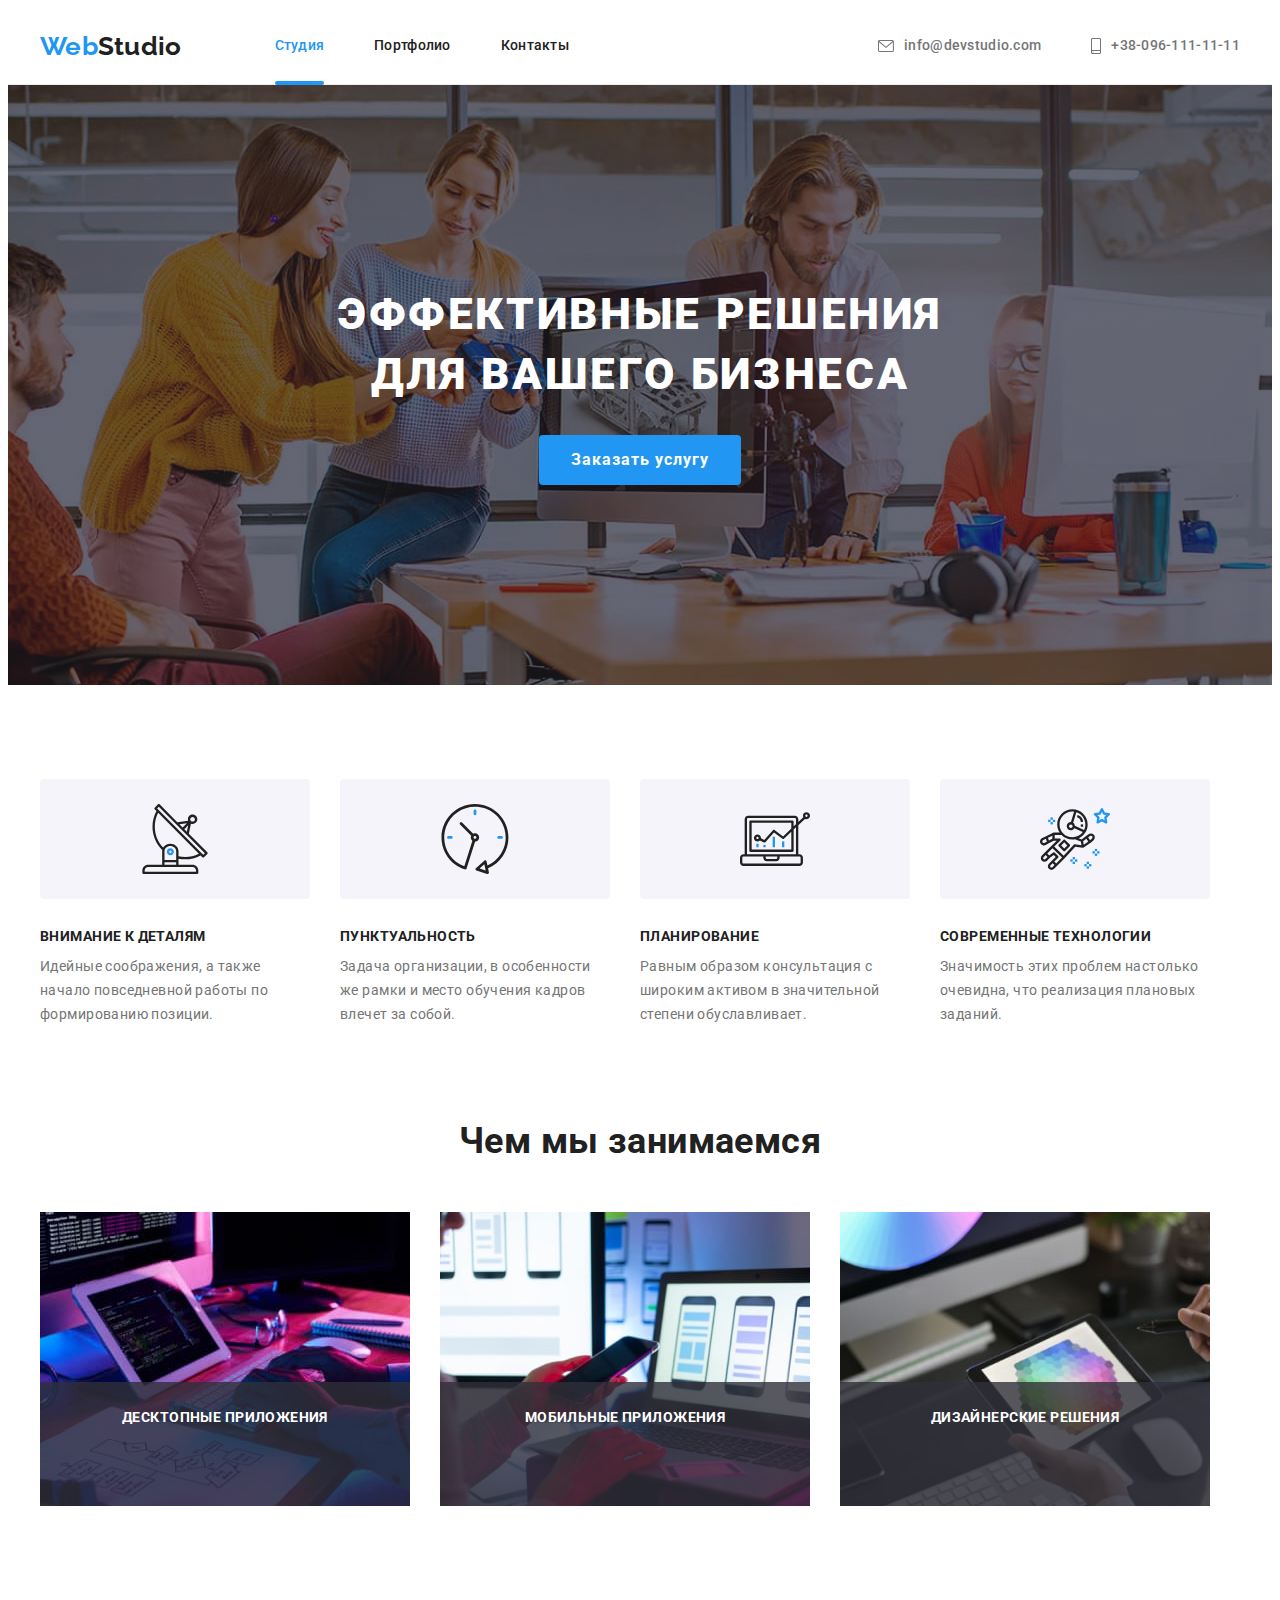
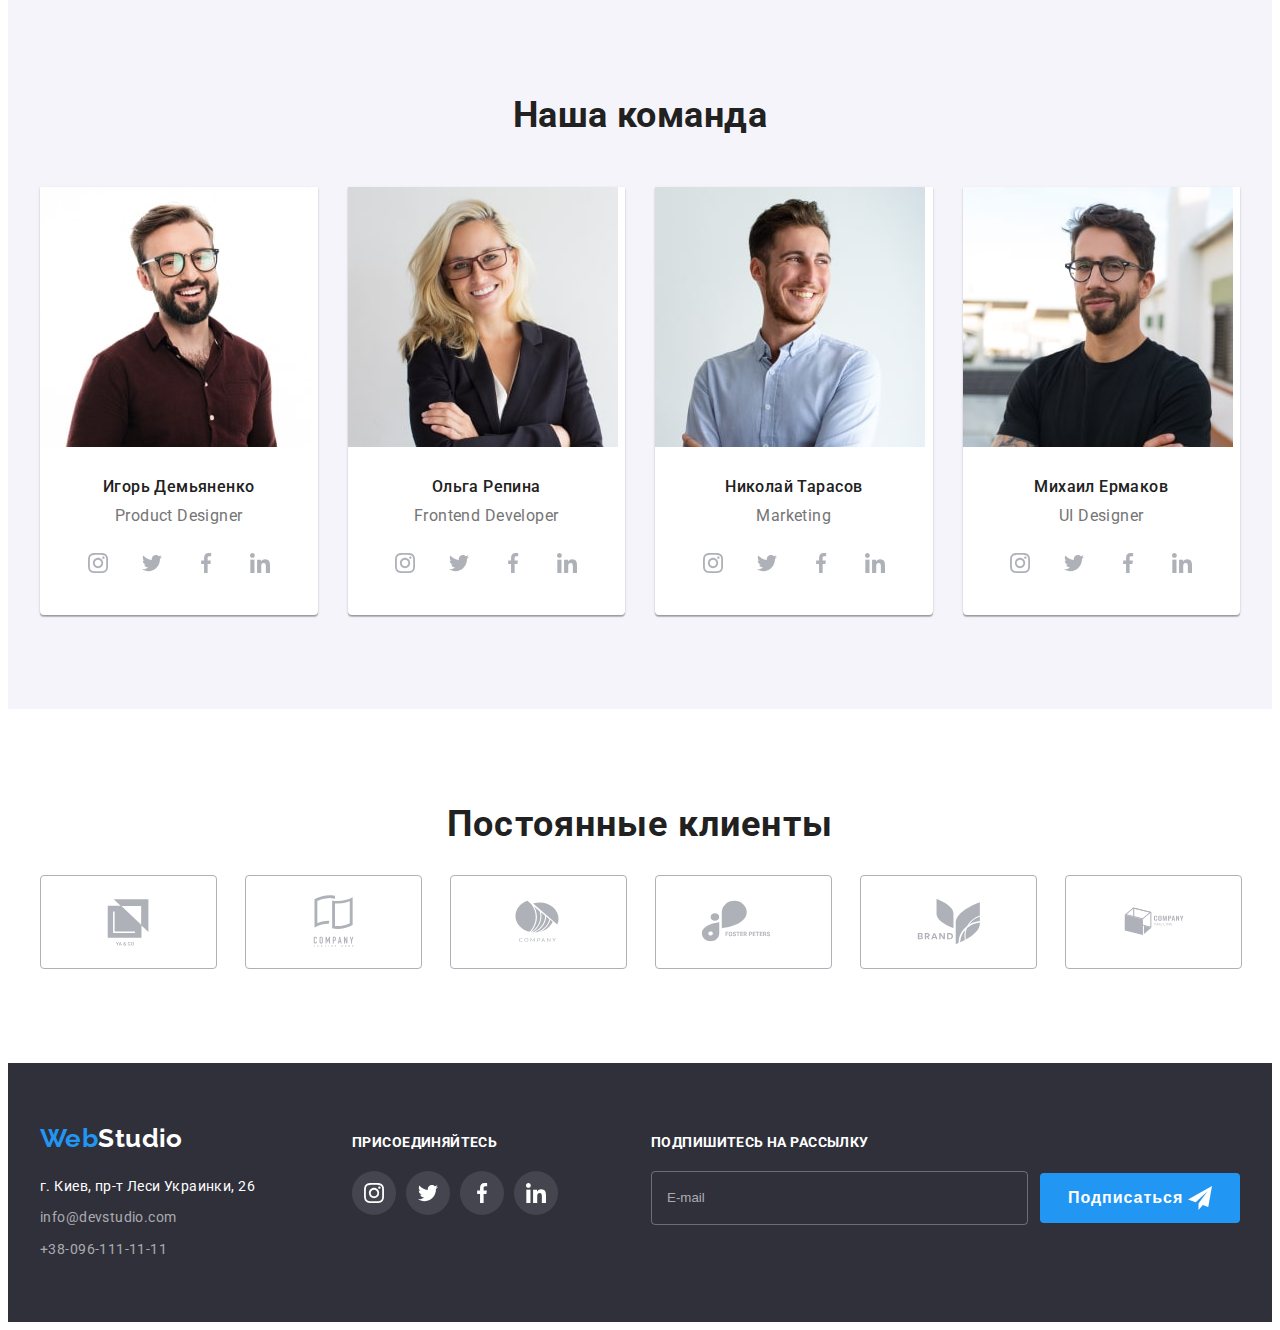
==== commit 2384164c: "Изменил heder  и заглавия секций" ====
--- a/index.html
+++ b/index.html
@@ -37,8 +37,6 @@
         >
           <svg width="24px" height="16px">
             <use class="icon-menu" href="./images/icons.svg#icon-menu-mobile"></use>
-
-            <!--<use class="icon-cross" href="./images/icons.svg#icon-close-mobile"></use>-->
           </svg>
         </button>
 
--- a/css/main.min.css
+++ b/css/main.min.css
@@ -1 +1 @@
-﻿:root{--primary-text-color: #757575;--title-text-color: #212121;--accent-color: #2196f3;--color-modal-button: #188ce8;--address-text-color: #ffffff;--hero-text-color: #ffffff;--footer-cont-text-color: rgba( 255, 255, 255, 0.6 );--footer-logo-span-color: #ffffff;--primary-bg-color: #ffffff;--secondary-bg-color: #f5f4fa;--hero-bg-color: #2f303a;--footer-bg-color: #2f303a;--header-line-color: #ececec;--btn-text-color: #ffffff;--btn-accent-color: #2196f3;--btn-primary-color: #f5f4fa;--color-border-portfolio: #eeeeee;--background-feature-icon: #f5f4fa;--color-social-client-icon: #afb1b8;--accent-color-icon: #ffffff;--transition-duration: 250ms;--transition-timing-function: cubic-bezier(0.4, 0, 0.2, 1)}p,h1,h2,h3,h4,h5,h6{margin:0}ul,ol{padding-left:0;margin:0}button{cursor:pointer}img{display:block;max-width:100%;height:auto}.list{list-style:none}.link,.street{text-decoration:none}.visually-hidden{position:absolute;width:1px;height:1px;margin:-1px;border:0;padding:0;white-space:nowrap;clip-path:inset(100%);clip:rect(0 0 0 0);overflow:hidden}.container{padding-left:15px;padding-right:15px;margin-left:auto;margin-right:auto}@media screen and (min-width: 480px){.container{width:480px}}@media screen and (min-width: 768px){.container{width:768px}}@media screen and (min-width: 1200px){.container{width:1200px}}.section{padding:60px 0}@media screen and (min-width: 1200px){.section{padding:94px 0px}}body{background-color:var(--primary-bg-color);color:var(--primary-text-color);font-family:"Roboto",Tahoma,sans-serif;font-size:14px;line-height:1.7;letter-spacing:.03em}.logo{color:var(--accent-color);font-family:"Raleway";font-weight:700;font-size:26px;line-height:1.19;text-decoration:none}@media screen and (min-width: 768px){.header__logo{margin-right:93px}}.logo__text--black{color:var(--title-text-color)}.logo-footer{margin-left:0px;margin-bottom:20px}.footer .logo-span{color:var(--footer-logo-span-color)}.hero__btn{font-family:inherit;font-weight:700;font-size:16px;line-height:1.9;align-items:center;text-align:center;letter-spacing:.06em;background-color:var(--accent-color);color:var(--btn-text-color);min-width:200px;border-radius:4px;padding:10px 32px;border:0px}.button-list{display:flex}@media screen and (max-width: 400px){.button-list{display:block;text-align:center}}@media screen and (max-width: 767.9px){.button-list{flex-wrap:wrap;margin-bottom:25px}}@media screen and (min-width: 768px){.button-list{margin-bottom:30px;justify-content:center}}@media screen and (min-width: 1200px){.button-list{margin-bottom:50px}}.btn-filter{font-family:inherit;font-weight:500;font-size:16px;line-height:1.6;text-align:center;letter-spacing:.03em;background-color:var(--btn-primary-color);padding:6px 22px;border-radius:4px;border:0px;transition-property:background-color,color,box-shadow;transition-duration:var(--transition-duration);transition-timing-function:var(--transition-timing-function)}.btn-filter:hover,.btn-filter:focus{background-color:var(--btn-accent-color);color:var(--btn-text-color);box-shadow:0px 3px 1px rgba(0,0,0,.1),0px 1px 2px rgba(0,0,0,.08),0px 2px 2px rgba(0,0,0,.12)}@media screen and (max-width: 767.9px){.button-item{margin-bottom:15px}}.button-item:not(:last-child){margin-right:8px}.project-overlay{position:relative;overflow:hidden}.description{position:absolute;left:0;bottom:0;width:100%;height:100%;transform:translateY(101%);transition-property:transform;transition-duration:var(--transition-duration);transition-timing-function:var(--transition-timing-function);font-size:18px;line-height:1.6;letter-spacing:.03em;color:var(--hero-text-color);padding:63px 24px;background:rgba(33,150,243,.9)}.team-social__list{display:flex;justify-content:center}.team-social__link{display:flex;justify-content:center;align-items:center;width:44px;height:44px;border-radius:50%;fill:var(--color-social-client-icon);transition-property:background-color,fill;transition-duration:var(--transition-duration);transition-timing-function:var(--transition-timing-function)}.team-social__link:hover,.team-social__link:focus{background-color:var(--accent-color);fill:var(--accent-color-icon)}.team-social__item+.team-social__item{margin-left:10px}.social-title{font-weight:700;font-size:14px;line-height:1.14;letter-spacing:.03em;text-transform:uppercase;color:var(--hero-text-color);margin-bottom:20px}@media screen and (max-width: 1199.9px){.social-title{text-align:center}}@media screen and (max-width: 1199.9px){.footer-social{margin-bottom:60px}}@media screen and (min-width: 1200px){.footer-social{margin-right:93px}}.footer-social-list{display:flex;justify-content:center}.footer-social-link{width:44px;height:44px;border-radius:50%;background-color:rgba(255,255,255,.1);display:flex;justify-content:center;align-items:center;fill:var(--accent-color-icon);transition-property:background-color;transition-duration:var(--transition-duration);transition-timing-function:var(--transition-timing-function)}.footer-social-link:hover,.footer-social-link:focus{background-color:var(--accent-color)}.footer-social-item+.footer-social-item{margin-left:10px}.backdrop{position:fixed;top:0;width:100%;height:100%;background-color:rgba(0,0,0,.2);transition-property:opacity,visibility;transition-duration:1500ms;overflow-y:scroll}.modal{position:absolute;left:50%;top:50%;width:100%;padding:40px;border-radius:4px;background-color:#fff;box-shadow:0px 1px 3px rgba(0,0,0,.12),0px 1px 1px rgba(0,0,0,.14),0px 2px 1px rgba(0,0,0,.2);transform:translate(-50%, -50%);transition-property:rotate(0deg) scale(1);transition-duration:1000ms}@media screen and (min-width: 480px){.modal{width:450px;height:609px}}@media screen and (min-width: 480px)and (min-width: 1200px){.modal{width:528px;height:581px}}.modal-close-btn{position:absolute;right:8px;top:8px;width:30px;height:30px;border-radius:50%;background-color:rgba(0,0,0,0);border:1px solid rgba(0,0,0,.1);outline:none;transition-property:fill;transition-duration:var(--transition-duration);transition-timing-function:var(--transition-timing-function)}.modal-close-btn:hover,.modal-close-btn:focus{fill:var(--accent-color)}.modal-close-icon{position:absolute;left:50%;top:50%;transform:translate(-50%, -50%)}.is-hidden{opacity:0;pointer-events:none;visibility:hidden}.backdrop.is-hidden .modal{transform:rotateY(-180deg) scale(0.1);transition-duration:1000ms}.modal-title{font-weight:700;font-size:20px;line-height:1.5;text-align:center;letter-spacing:.03em;margin-bottom:12px;color:var(--title-text-color)}@media screen and (min-width: 1200px){.modal-title{font-size:20px;line-height:1.15}}.modal-filed{font-size:12px;line-height:1.17;letter-spacing:.01em;margin-bottom:10px}.modal-input{width:100%;height:40px;padding-left:42px;margin-top:4px;border:1px solid rgba(33,33,33,.2);border-radius:4px;outline:none;cursor:pointer;transition-property:border-color,fill;transition-duration:var(--transition-duration);transition-timing-function:var(--transition-timing-function)}.modal-input:focus{border-color:var(--accent-color)}.modal-input:focus+.input-icon{fill:var(--accent-color)}.modal-input-wrap{position:relative}.input-icon{position:absolute;left:12px;top:50%;transform:translateY(-50%)}.modal-text-filed{font-size:12px;line-height:1.17;letter-spacing:.01em;margin-bottom:20px}.modal-text{width:100%;height:120px;padding:12px 16px;margin-top:4px;border:1px solid rgba(33,33,33,.2);border-radius:4px;resize:none;outline:none;cursor:pointer;transition-property:border-color;transition-duration:var(--transition-duration);transition-timing-function:var(--transition-timing-function)}.modal-text::placeholder{color:rgba(117,117,117,.5)}.modal-text:focus{border-color:var(--accent-color)}.modal-check-filed{margin-bottom:30px}.check-text{display:flex;font-size:12px;line-height:1.17;letter-spacing:.03em;color:var(--primary-text-color);align-items:center;justify-content:center}@media screen and (max-width: 479.9px){.check-text{flex-wrap:wrap}}@media screen and (min-width: 1200px){.check-text{font-size:14px;line-height:1.7}}.check-text::before{content:"";width:16px;height:15px;border:2px solid var(--title-text-color);border-radius:3px;margin-right:9px;transition-property:background-color,background-image;transition-duration:var(--transition-duration);transition-timing-function:var(--transition-timing-function)}.input-check:checked+.check-text::before{background-image:url(../images/check.svg);background-repeat:no-repeat;background-position:center;background-color:var(--accent-color);border:none}.link-policy{color:var(--accent-color);outline:none;border-radius:4px;border:1px solid rgba(0,0,0,0);transition-property:border-color;transition-duration:var(--transition-duration);transition-timing-function:var(--transition-timing-function)}.link-policy:focus{border-color:var(--accent-color)}.button-send{display:block;width:200px;height:50px;padding:10px 0px;margin-left:auto;margin-right:auto;border-radius:4px;border:none;outline:none;background-color:var(--color-modal-button);font-weight:700;font-size:16px;line-height:1.9;text-align:center;letter-spacing:.06em;color:var(--btn-text-color);transition-property:background-color,box-shadow;transition-duration:var(--transition-duration);transition-timing-function:var(--transition-timing-function)}.button-send:hover,.button-send:focus{background-color:var(--btn-accent-color);box-shadow:0px 4px 4px rgba(0,0,0,.15)}.menu-button{min-height:40px;min-width:40px;display:flex;align-items:center;justify-content:center;margin-left:auto;padding:0;background-color:rgba(0,0,0,0);border:none;outline:none}.menu-button:hover,.menu-button:focus{fill:var(--btn-accent-color)}@media screen and (min-width: 768px){.menu-button{display:none}}.menu-container{position:fixed;top:0;left:0;width:100vw;height:100vh;padding-top:21px;padding-bottom:48px;background-color:var(--primary-bg-color);z-index:100;transform:translateY(-100%);transition:transform 250ms ease-in-out}.menu-container.is-open{transform:translateY(0)}.mobile-container{display:flex;padding-left:15px;padding-right:15px;margin-left:auto;margin-right:auto}@media screen and (min-width: 480px){.mobile-container{width:480px}}.menu-container .mobile-container{flex-direction:column;height:100%;justify-content:space-between;overflow-y:auto}.mobile-nav-item{font-size:40px;line-height:1.17;text-align:center;letter-spacing:.02em;text-align:left}.mobile-nav-item+.mobile-nav-item{margin-top:32px}.mobile-nav-link{color:var(--title-text-color)}.mobile-nav-link--current{color:var(--accent-color)}.mobile-contact{margin-bottom:64px}.mobile-contact-item{font-size:34px;line-height:1.18;letter-spacing:.02em}.mobile-contact-item .mail{font-size:24px;line-height:1.17}.mobile-contact-item+.mobile-contact-item{margin-top:32px}.mobile-contact-item .tel{color:var(--accent-color)}.mobile-contact-link{color:inherit}.mobile-social-link{font-size:18px;line-height:1.2;letter-spacing:.02em;padding-right:10px;color:#2196f3}.mobile-social{display:flex}@media screen and (max-width: 390px){.mobile-social{display:block}}@media screen and (min-width: 390px){.mobile-social-item:not(:last-child){border-right:1px solid rgba(33,33,33,.2);margin-right:10px}}@media screen and (max-width: 389.9px){.mobile-social-item:not(:last-child){margin-bottom:10px}}.header{font-weight:500;font-size:14px;line-height:1.14;letter-spacing:.02em;width:100%;border-bottom:1px solid var(--header-line-color)}.header .container{display:flex;align-items:center}.site-nav{display:flex}@media screen and (max-width: 767.9px){.site-nav{display:none}}.site-nav__item:not(:last-child){margin-right:50px}.site-nav__link{color:var(--title-text-color);padding:30px 0px;display:block;transition-property:color;transition-duration:var(--transition-duration);transition-timing-function:var(--transition-timing-function)}.site-nav__link:hover,.site-nav__link:focus{color:var(--accent-color)}.site-nav__link--current{color:var(--accent-color)}.site-nav__link--current{position:relative}.site-nav__link--current::after{content:"";position:absolute;left:0px;bottom:-1px;width:100%;height:4px;border-radius:2px;background-color:var(--accent-color)}.contact-nav{display:flex;margin-left:auto}@media screen and (max-width: 767.9px){.contact-nav{display:none}}@media screen and (min-width: 768px)and (max-width: 1199.9px){.contact-nav{display:block}.contact-nav__item+.contact-nav__item{margin-top:10px}}@media screen and (min-width: 1200px){.contact-nav__item+.contact-nav__item{margin-left:50px}}.contact-nav__icon{fill:var(--primary-text-color);margin-right:10px;transition-property:fill;transition-duration:var(--transition-duration);transition-timing-function:var(--transition-timing-function)}.contact-nav__link{display:flex;align-items:center;color:var(--primary-text-color);transition-property:fill,color;transition-duration:var(--transition-duration);transition-timing-function:var(--transition-timing-function)}.contact-nav__link:hover,.contact-nav__link:focus{color:var(--accent-color)}.contact-nav__link:hover .contact-nav__icon,.contact-nav__link:focus .contact-nav__icon{fill:currentColor}.hero{text-align:center;max-width:1600px;background-color:var(--hero-bg-color);padding-top:118px;padding-bottom:118px;margin-left:auto;margin-right:auto;background-image:linear-gradient(rgba(47, 48, 58, 0.4), rgba(47, 48, 58, 0.4)),url(../images/hero-bg-image-mob-1x-min.jpg);background-size:cover;background-position:center;background-repeat:no-repeat}@media(min-device-pixel-ratio: 2),(min-resolution: 192dpi),(min-resolution: 2dppx){.hero{background-image:linear-gradient(rgba(47, 48, 58, 0.4), rgba(47, 48, 58, 0.4)),url(../images/hero-bg-image-mob-2x-min.jpg)}}@media screen and (min-width: 768px){.hero{background-image:linear-gradient(rgba(47, 48, 58, 0.4), rgba(47, 48, 58, 0.4)),url(../images/hero-bg-image-tab-1x-min.jpg)}}@media screen and (min-width: 768px)and (min-device-pixel-ratio: 2),screen and (min-width: 768px)and (min-resolution: 192dpi),screen and (min-width: 768px)and (min-resolution: 2dppx){.hero{background-image:linear-gradient(rgba(47, 48, 58, 0.4), rgba(47, 48, 58, 0.4)),url(../images/hero-bg-image-tab-2x-min.jpg)}}@media screen and (min-width: 1200px){.hero{padding-top:200px;padding-bottom:200px;background-image:linear-gradient(rgba(47, 48, 58, 0.4), rgba(47, 48, 58, 0.4)),url(../images/hero-bg-image-1x-min.jpg)}}@media screen and (min-width: 1200px)and (min-device-pixel-ratio: 2),screen and (min-width: 1200px)and (min-resolution: 192dpi),screen and (min-width: 1200px)and (min-resolution: 2dppx){.hero{background-image:linear-gradient(rgba(47, 48, 58, 0.4), rgba(47, 48, 58, 0.4)),url(../images/hero-bg-image-2x-min.jpg)}}.hero__title{font-weight:900;font-size:26px;line-height:1.6;text-align:center;letter-spacing:.06em;text-transform:uppercase;color:var(--hero-text-color);width:100%;margin-bottom:30px;margin-left:auto;margin-right:auto}@media screen and (min-width: 1200px){.hero__title{font-size:44px;line-height:1.36}}.feature__list{display:block}@media screen and (min-width: 768px){.feature__list{display:flex}}@media screen and (min-width: 768px)and (max-width: 1199.9px){.feature__list{flex-wrap:wrap;margin-right:-15px;margin-left:-15px;margin-top:-30px}}.feature__item{display:block}@media screen and (max-width: 767.9px){.feature__item:not(:last-child){margin-bottom:30px}}@media screen and (min-width: 768px)and (max-width: 1199.9px){.feature__item{flex-basis:calc(50% - 30px);margin-right:15px;margin-left:15px;margin-top:30px}}@media screen and (min-width: 1200px){.feature__item:not(:last-child){margin-right:30px}}.feature__title{color:var(--title-text-color);font-weight:700;font-size:14px;line-height:1.14;letter-spacing:.03em;text-align:center;text-transform:uppercase;margin-bottom:10px}@media screen and (min-width: 768px){.feature__title{text-align:left}}.feature__icon{display:flex;width:100%;height:120px;background-color:var(--background-feature-icon);border-radius:4px;margin-bottom:30px;justify-content:center;align-items:center}.examples{padding-top:0px}@media screen and (max-width: 1199.9px){.examples{display:none}}.examples__title{color:var(--title-text-color);font-weight:700;font-size:36px;line-height:1.17;text-align:center;margin-bottom:50px}.examples__list{display:flex}.examples__item{position:relative}.examples__item:not(:last-child){margin-right:30px}.examples__text{position:absolute;width:370px;height:70px;left:0;bottom:0;font-weight:700;font-size:14px;line-height:1.17;text-align:center;letter-spacing:.03em;text-transform:uppercase;padding:27px 0px;color:var(--hero-text-color);background:rgba(47,48,58,.8)}.examples__text{position:absolute;width:370px;height:70px;left:0;bottom:0;font-weight:700;font-size:14px;line-height:1.17;text-align:center;letter-spacing:.03em;text-transform:uppercase;padding:27px 0px;color:var(--hero-text-color);background:rgba(47,48,58,.8)}.team{background-color:var(--secondary-bg-color)}.team__title{color:var(--title-text-color);font-weight:700;font-size:36px;line-height:1.17;text-align:center;margin-bottom:30px}@media screen and (min-width: 1200px){.team__title{margin-bottom:50px}}.team__initials{color:var(--title-text-color);font-weight:500;font-size:16px;line-height:1.19;margin-bottom:10px}.team__text{font-size:16px;line-height:1.19;margin-bottom:16px}@media screen and (min-width: 768px){.team__list{display:flex;flex-wrap:wrap;margin-left:-30px;margin-top:-30px}}.team__board{text-align:center;padding-top:30px;padding-bottom:24px}@media screen and (min-width: 1200px){.team__board{padding:30px}}.team__card{margin-top:30px;background:#fff;box-shadow:0px 1px 3px rgba(0,0,0,.12),0px 1px 1px rgba(0,0,0,.14),0px 2px 1px rgba(0,0,0,.2);border-radius:0px 0px 4px 4px}@media screen and (min-width: 768px){.team__card{flex-basis:calc(50% - 30px);margin-left:30px;margin-top:30px}}@media screen and (min-width: 1200px){.team__card{flex-basis:calc(25% - 30px);margin-left:30px;margin-top:30px}}.сlients-title{font-weight:700;font-size:36px;line-height:1.17;text-align:center;letter-spacing:.03em;color:var(--title-text-color);margin-bottom:30px}.сlients-list{display:flex}@media screen and (max-width: 767.9px){.сlients-list{flex-wrap:wrap;margin-right:-15px;margin-left:-15px;margin-top:-30px}}@media screen and (min-width: 768px)and (max-width: 1199.9px){.сlients-list{flex-wrap:wrap;margin-right:-15px;margin-left:-15px;margin-top:-30px}}@media screen and (max-width: 767.9px){.сlients-item{flex-basis:calc(50% - 30px);margin-right:15px;margin-left:15px;margin-top:30px}}@media screen and (min-width: 768px)and (max-width: 1199.9px){.сlients-item{flex-basis:calc(33.3333333333% - 30px);margin-right:15px;margin-left:15px;margin-top:30px}}@media screen and (min-width: 1199.9px){.сlients-item{width:100%}.сlients-item+.сlients-item{margin-left:30px}}.сlients-link{display:flex;width:100%;height:92px;border:1px solid var(--color-social-client-icon);border-radius:4px;justify-content:center;align-items:center;fill:var(--color-social-client-icon);transition-property:border-color,fill;transition-duration:var(--transition-duration);transition-timing-function:var(--transition-timing-function)}.сlients-link:hover,.сlients-link:focus{border-color:var(--accent-color);fill:var(--accent-color)}.сlients-icon{color:var(--color-social-client-icon)}.footer{background-color:var(--footer-bg-color);font-size:14px;line-height:1.7;padding:60px 0px}@media screen and (max-width: 1199.9px){.footer{text-align:center}}@media screen and (min-width: 768px)and (max-width: 1199.9px){.footer .container{display:flex;flex-wrap:wrap;justify-content:space-around}}@media screen and (min-width: 1200px){.footer .container{display:flex;align-items:baseline}}.address-street{margin-bottom:8px}.mail{margin-bottom:8px}@media screen and (max-width: 1199.9px){.container-address{margin-bottom:60px}}@media screen and (min-width: 1200px){.container-address{flex-grow:1;margin-right:70px}}.address-list{font-style:normal}.address-list .street{color:var(--address-text-color)}.address-list .link{color:var(--footer-cont-text-color);transition-property:color;transition-duration:var(--transition-duration);transition-timing-function:var(--transition-timing-function)}.address-list .link:hover,.address-list .link:focus{color:var(--accent-color)}.subscribe{display:block}.subscribe-item{font-weight:700;font-size:14px;line-height:1.14;letter-spacing:.03em;text-transform:uppercase;color:var(--hero-text-color);margin-bottom:20px}@media screen and (max-width: 1199.9px){.subscribe-item-item{text-align:center}}.subscribe-input{width:100%;height:50px;padding-left:15px;color:var(--hero-text-color);outline:none;background-color:rgba(0,0,0,0);border:1px solid rgba(255,255,255,.3);border-radius:4px;cursor:pointer;transition-property:border-color,color;transition-duration:var(--transition-duration);transition-timing-function:var(--transition-timing-function)}@media screen and (max-width: 1199.9px){.subscribe-input{margin-bottom:20px}}@media screen and (min-width: 768px)and (max-width: 1199.9px){.subscribe-input{width:450px}}@media screen and (min-width: 1200px){.subscribe-input{width:358px}}.subscribe-input::placeholder{color:rgba(255,255,255,.6);transition-property:color;transition-duration:var(--transition-duration);transition-timing-function:var(--transition-timing-function)}.subscribe-input:focus,.subscribe-input:focus::placeholder{border-color:var(--accent-color);color:var(--accent-color)}.subscribe-send{position:relative;display:flex;width:200px;height:50px;padding:10px 28px;margin:auto;background-color:var(--btn-accent-color);border:none;border-radius:4px;font-weight:700;font-size:16px;line-height:1.9;letter-spacing:.06em;color:var(--btn-text-color)}@media screen and (min-width: 1200px){.subscribe-send{margin-left:12px}}.subscribe-icon{position:absolute;right:28px;top:13px;margin-left:10px}@media screen and (min-width: 1200px){.subscribe-form{display:inline-flex;align-items:center;justify-content:center}}.border{padding:20px 24px;border-right:1px solid var(--color-border-portfolio);border-left:1px solid var(--color-border-portfolio);border-bottom:1px solid var(--color-border-portfolio);width:100%}@media screen and (min-width: 768px)and (max-width: 1199.9px){.border-tablet{padding-bottom:56px}}.project{display:block}@media screen and (min-width: 768px){.project{display:flex;flex-wrap:wrap;margin-left:-30px;margin-top:-30px}}.project-item{transition-property:box-shadow;transition-duration:var(--transition-duration);transition-timing-function:var(--transition-timing-function)}@media screen and (min-width: 768px){.project-item{flex-basis:calc(50% - 30px);margin-left:30px;margin-top:30px}}@media screen and (min-width: 1200px){.project-item{flex-basis:calc(33.3333333333% - 30px)}}@media screen and (max-width: 767.9px){.project-item:not(:last-child){margin-bottom:30px}}.project-item:hover{box-shadow:0px 4px 4px rgba(0,0,0,.25)}.project-item:hover .description{transform:translateY(0)}.project .title{font-weight:700;font-size:18px;line-height:2;letter-spacing:.06em;color:var(--title-text-color);margin-bottom:4px}.project .text{font-size:16px;line-height:1.9;color:var(--primary-text-color)}/*# sourceMappingURL=main.min.css.map */+﻿:root{--primary-text-color: #757575;--title-text-color: #212121;--accent-color: #2196f3;--color-modal-button: #188ce8;--address-text-color: #ffffff;--hero-text-color: #ffffff;--footer-cont-text-color: rgba( 255, 255, 255, 0.6 );--footer-logo-span-color: #ffffff;--primary-bg-color: #ffffff;--secondary-bg-color: #f5f4fa;--hero-bg-color: #2f303a;--footer-bg-color: #2f303a;--header-line-color: #ececec;--btn-text-color: #ffffff;--btn-accent-color: #2196f3;--btn-primary-color: #f5f4fa;--color-border-portfolio: #eeeeee;--background-feature-icon: #f5f4fa;--color-social-client-icon: #afb1b8;--accent-color-icon: #ffffff;--transition-duration: 250ms;--transition-timing-function: cubic-bezier(0.4, 0, 0.2, 1)}p,h1,h2,h3,h4,h5,h6{margin:0}ul,ol{padding-left:0;margin:0}button{cursor:pointer}img{display:block;max-width:100%;height:auto}.list{list-style:none}.link,.street{text-decoration:none}.visually-hidden{position:absolute;width:1px;height:1px;margin:-1px;border:0;padding:0;white-space:nowrap;clip-path:inset(100%);clip:rect(0 0 0 0);overflow:hidden}.container{padding-left:15px;padding-right:15px;margin-left:auto;margin-right:auto}@media screen and (min-width: 480px){.container{width:480px}}@media screen and (min-width: 768px){.container{width:768px}}@media screen and (min-width: 1200px){.container{width:1200px}}.section{padding:60px 0}@media screen and (min-width: 1200px){.section{padding:94px 0px}}body{background-color:var(--primary-bg-color);color:var(--primary-text-color);font-family:"Roboto",Tahoma,sans-serif;font-size:14px;line-height:1.7;letter-spacing:.03em}.logo{color:var(--accent-color);font-family:"Raleway";font-weight:700;font-size:26px;line-height:1.19;text-decoration:none}@media screen and (min-width: 768px){.header__logo{margin-right:93px}}.logo__text--black{color:var(--title-text-color)}.logo-footer{margin-left:0px;margin-bottom:20px}.footer .logo-span{color:var(--footer-logo-span-color)}.hero__btn{font-family:inherit;font-weight:700;font-size:16px;line-height:1.9;align-items:center;text-align:center;letter-spacing:.06em;background-color:var(--accent-color);color:var(--btn-text-color);min-width:200px;border-radius:4px;padding:10px 32px;border:0px}.button-list{display:flex}@media screen and (max-width: 400px){.button-list{display:block;text-align:center}}@media screen and (max-width: 767.9px){.button-list{flex-wrap:wrap;margin-bottom:25px}}@media screen and (min-width: 768px){.button-list{margin-bottom:30px;justify-content:center}}@media screen and (min-width: 1200px){.button-list{margin-bottom:50px}}.btn-filter{font-family:inherit;font-weight:500;font-size:16px;line-height:1.6;text-align:center;letter-spacing:.03em;background-color:var(--btn-primary-color);padding:6px 22px;border-radius:4px;border:0px;transition-property:background-color,color,box-shadow;transition-duration:var(--transition-duration);transition-timing-function:var(--transition-timing-function)}.btn-filter:hover,.btn-filter:focus{background-color:var(--btn-accent-color);color:var(--btn-text-color);box-shadow:0px 3px 1px rgba(0,0,0,.1),0px 1px 2px rgba(0,0,0,.08),0px 2px 2px rgba(0,0,0,.12)}@media screen and (max-width: 767.9px){.button-item{margin-bottom:15px}}.button-item:not(:last-child){margin-right:8px}.project-overlay{position:relative;overflow:hidden}.description{position:absolute;left:0;bottom:0;width:100%;height:100%;transform:translateY(101%);transition-property:transform;transition-duration:var(--transition-duration);transition-timing-function:var(--transition-timing-function);font-size:18px;line-height:1.6;letter-spacing:.03em;color:var(--hero-text-color);padding:63px 24px;background:rgba(33,150,243,.9)}.team-social__list{display:flex;justify-content:center}.team-social__link{display:flex;justify-content:center;align-items:center;width:44px;height:44px;border-radius:50%;fill:var(--color-social-client-icon);transition-property:background-color,fill;transition-duration:var(--transition-duration);transition-timing-function:var(--transition-timing-function)}.team-social__link:hover,.team-social__link:focus{background-color:var(--accent-color);fill:var(--accent-color-icon)}.team-social__item+.team-social__item{margin-left:10px}.social-title{font-weight:700;font-size:14px;line-height:1.14;letter-spacing:.03em;text-transform:uppercase;color:var(--hero-text-color);margin-bottom:20px}@media screen and (max-width: 1199.9px){.social-title{text-align:center}}@media screen and (max-width: 1199.9px){.footer-social{margin-bottom:60px}}@media screen and (min-width: 1200px){.footer-social{margin-right:93px}}.footer-social-list{display:flex;justify-content:center}.footer-social-link{width:44px;height:44px;border-radius:50%;background-color:rgba(255,255,255,.1);display:flex;justify-content:center;align-items:center;fill:var(--accent-color-icon);transition-property:background-color;transition-duration:var(--transition-duration);transition-timing-function:var(--transition-timing-function)}.footer-social-link:hover,.footer-social-link:focus{background-color:var(--accent-color)}.footer-social-item+.footer-social-item{margin-left:10px}.backdrop{position:fixed;top:0;width:100%;height:100%;background-color:rgba(0,0,0,.2);transition-property:opacity,visibility;transition-duration:1500ms;overflow-y:scroll}.modal{position:absolute;left:50%;top:50%;width:100%;padding:40px;border-radius:4px;background-color:#fff;box-shadow:0px 1px 3px rgba(0,0,0,.12),0px 1px 1px rgba(0,0,0,.14),0px 2px 1px rgba(0,0,0,.2);transform:translate(-50%, -50%);transition-property:rotate(0deg) scale(1);transition-duration:1000ms}@media screen and (min-width: 480px){.modal{width:450px;height:609px}}@media screen and (min-width: 480px)and (min-width: 1200px){.modal{width:528px;height:581px}}.modal-close-btn{position:absolute;right:8px;top:8px;width:30px;height:30px;border-radius:50%;background-color:rgba(0,0,0,0);border:1px solid rgba(0,0,0,.1);outline:none;transition-property:fill;transition-duration:var(--transition-duration);transition-timing-function:var(--transition-timing-function)}.modal-close-btn:hover,.modal-close-btn:focus{fill:var(--accent-color)}.modal-close-icon{position:absolute;left:50%;top:50%;transform:translate(-50%, -50%)}.is-hidden{opacity:0;pointer-events:none;visibility:hidden}.backdrop.is-hidden .modal{transform:rotateY(-180deg) scale(0.1);transition-duration:1000ms}.modal-title{font-weight:700;font-size:20px;line-height:1.5;text-align:center;letter-spacing:.03em;margin-bottom:12px;color:var(--title-text-color)}@media screen and (min-width: 1200px){.modal-title{font-size:20px;line-height:1.15}}.modal-filed{font-size:12px;line-height:1.17;letter-spacing:.01em;margin-bottom:10px}.modal-input{width:100%;height:40px;padding-left:42px;margin-top:4px;border:1px solid rgba(33,33,33,.2);border-radius:4px;outline:none;cursor:pointer;transition-property:border-color,fill;transition-duration:var(--transition-duration);transition-timing-function:var(--transition-timing-function)}.modal-input:focus{border-color:var(--accent-color)}.modal-input:focus+.input-icon{fill:var(--accent-color)}.modal-input-wrap{position:relative}.input-icon{position:absolute;left:12px;top:50%;transform:translateY(-50%)}.modal-text-filed{font-size:12px;line-height:1.17;letter-spacing:.01em;margin-bottom:20px}.modal-text{width:100%;height:120px;padding:12px 16px;margin-top:4px;border:1px solid rgba(33,33,33,.2);border-radius:4px;resize:none;outline:none;cursor:pointer;transition-property:border-color;transition-duration:var(--transition-duration);transition-timing-function:var(--transition-timing-function)}.modal-text::placeholder{color:rgba(117,117,117,.5)}.modal-text:focus{border-color:var(--accent-color)}.modal-check-filed{margin-bottom:30px}.check-text{display:flex;font-size:12px;line-height:1.17;letter-spacing:.03em;color:var(--primary-text-color);align-items:center;justify-content:center}@media screen and (max-width: 479.9px){.check-text{flex-wrap:wrap}}@media screen and (min-width: 1200px){.check-text{font-size:14px;line-height:1.7}}.check-text::before{content:"";width:16px;height:15px;border:2px solid var(--title-text-color);border-radius:3px;margin-right:9px;transition-property:background-color,background-image;transition-duration:var(--transition-duration);transition-timing-function:var(--transition-timing-function)}.input-check:checked+.check-text::before{background-image:url(../images/check.svg);background-repeat:no-repeat;background-position:center;background-color:var(--accent-color);border:none}.link-policy{color:var(--accent-color);outline:none;border-radius:4px;border:1px solid rgba(0,0,0,0);transition-property:border-color;transition-duration:var(--transition-duration);transition-timing-function:var(--transition-timing-function)}.link-policy:focus{border-color:var(--accent-color)}.button-send{display:block;width:200px;height:50px;padding:10px 0px;margin-left:auto;margin-right:auto;border-radius:4px;border:none;outline:none;background-color:var(--color-modal-button);font-weight:700;font-size:16px;line-height:1.9;text-align:center;letter-spacing:.06em;color:var(--btn-text-color);transition-property:background-color,box-shadow;transition-duration:var(--transition-duration);transition-timing-function:var(--transition-timing-function)}.button-send:hover,.button-send:focus{background-color:var(--btn-accent-color);box-shadow:0px 4px 4px rgba(0,0,0,.15)}.menu-button{min-height:40px;min-width:40px;display:flex;align-items:center;justify-content:center;margin-left:auto;padding:0;background-color:rgba(0,0,0,0);border:none;outline:none}.menu-button:hover,.menu-button:focus{fill:var(--btn-accent-color)}@media screen and (min-width: 768px){.menu-button{display:none}}.menu-container{position:fixed;top:0;left:0;width:100vw;height:100vh;padding-top:21px;padding-bottom:48px;background-color:var(--primary-bg-color);z-index:100;transform:translateY(-100%);transition:transform 250ms ease-in-out}.menu-container.is-open{transform:translateY(0)}.mobile-container{display:flex;padding-left:15px;padding-right:15px;margin-left:auto;margin-right:auto}@media screen and (min-width: 480px){.mobile-container{width:480px}}.menu-container .mobile-container{flex-direction:column;height:100%;justify-content:space-between;overflow-y:auto}.mobile-nav-item{font-size:40px;line-height:1.17;text-align:center;letter-spacing:.02em;text-align:left}.mobile-nav-item+.mobile-nav-item{margin-top:32px}.mobile-nav-link{color:var(--title-text-color)}.mobile-nav-link--current{color:var(--accent-color)}.mobile-contact{margin-bottom:64px}.mobile-contact-item{font-size:34px;line-height:1.18;letter-spacing:.02em}.mobile-contact-item .mail{font-size:24px;line-height:1.17}.mobile-contact-item+.mobile-contact-item{margin-top:32px}.mobile-contact-item .tel{color:var(--accent-color)}@media screen and (max-width: 336.9px){.mobile-contact-item .tel{font-size:31px}}.mobile-contact-link{color:inherit}.mobile-social-link{font-size:18px;line-height:1.2;letter-spacing:.02em;padding-right:10px;color:#2196f3}@media screen and (max-width: 390px){.mobile-social-link{font-size:14px}}.mobile-social{display:flex}.mobile-social-item:not(:last-child){border-right:1px solid rgba(33,33,33,.2);margin-right:10px}@media screen and (max-width: 389.9px){.mobile-social-item:not(:last-child){margin-bottom:10px}}.header{font-weight:500;font-size:14px;line-height:1.14;letter-spacing:.02em;width:100%}.header .container{display:flex;align-items:center}@media screen and (max-width: 767.9px){.header .container{height:60px}}@media screen and (min-width: 768px){.header{border-bottom:1px solid var(--header-line-color)}}.site-nav{display:flex}@media screen and (max-width: 767.9px){.site-nav{display:none}}.site-nav__item:not(:last-child){margin-right:50px}.site-nav__link{color:var(--title-text-color);padding:30px 0px;display:block;transition-property:color;transition-duration:var(--transition-duration);transition-timing-function:var(--transition-timing-function)}.site-nav__link:hover,.site-nav__link:focus{color:var(--accent-color)}.site-nav__link--current{color:var(--accent-color)}.site-nav__link--current{position:relative}.site-nav__link--current::after{content:"";position:absolute;left:0px;bottom:-1px;width:100%;height:4px;border-radius:2px;background-color:var(--accent-color)}.contact-nav{display:flex;margin-left:auto}@media screen and (max-width: 767.9px){.contact-nav{display:none}}@media screen and (min-width: 768px)and (max-width: 1199.9px){.contact-nav{display:block}.contact-nav__item+.contact-nav__item{margin-top:10px}}@media screen and (min-width: 1200px){.contact-nav__item+.contact-nav__item{margin-left:50px}}.contact-nav__icon{fill:var(--primary-text-color);margin-right:10px;transition-property:fill;transition-duration:var(--transition-duration);transition-timing-function:var(--transition-timing-function)}.contact-nav__link{display:flex;align-items:center;color:var(--primary-text-color);transition-property:fill,color;transition-duration:var(--transition-duration);transition-timing-function:var(--transition-timing-function)}.contact-nav__link:hover,.contact-nav__link:focus{color:var(--accent-color)}.contact-nav__link:hover .contact-nav__icon,.contact-nav__link:focus .contact-nav__icon{fill:currentColor}.hero{text-align:center;max-width:1600px;background-color:var(--hero-bg-color);padding-top:118px;padding-bottom:118px;margin-left:auto;margin-right:auto;background-image:linear-gradient(rgba(47, 48, 58, 0.4), rgba(47, 48, 58, 0.4)),url(../images/hero-bg-image-mob-1x-min.jpg);background-size:cover;background-position:center;background-repeat:no-repeat}@media(min-device-pixel-ratio: 2),(min-resolution: 192dpi),(min-resolution: 2dppx){.hero{background-image:linear-gradient(rgba(47, 48, 58, 0.4), rgba(47, 48, 58, 0.4)),url(../images/hero-bg-image-mob-2x-min.jpg)}}@media screen and (min-width: 768px){.hero{background-image:linear-gradient(rgba(47, 48, 58, 0.4), rgba(47, 48, 58, 0.4)),url(../images/hero-bg-image-tab-1x-min.jpg)}}@media screen and (min-width: 768px)and (min-device-pixel-ratio: 2),screen and (min-width: 768px)and (min-resolution: 192dpi),screen and (min-width: 768px)and (min-resolution: 2dppx){.hero{background-image:linear-gradient(rgba(47, 48, 58, 0.4), rgba(47, 48, 58, 0.4)),url(../images/hero-bg-image-tab-2x-min.jpg)}}@media screen and (min-width: 1200px){.hero{padding-top:200px;padding-bottom:200px;background-image:linear-gradient(rgba(47, 48, 58, 0.4), rgba(47, 48, 58, 0.4)),url(../images/hero-bg-image-1x-min.jpg)}}@media screen and (min-width: 1200px)and (min-device-pixel-ratio: 2),screen and (min-width: 1200px)and (min-resolution: 192dpi),screen and (min-width: 1200px)and (min-resolution: 2dppx){.hero{background-image:linear-gradient(rgba(47, 48, 58, 0.4), rgba(47, 48, 58, 0.4)),url(../images/hero-bg-image-2x-min.jpg)}}.hero__title{font-weight:900;font-size:26px;line-height:1.6;text-align:center;letter-spacing:.06em;text-transform:uppercase;color:var(--hero-text-color);width:100%;margin-bottom:30px;margin-left:auto;margin-right:auto}@media screen and (min-width: 1200px){.hero__title{font-size:44px;line-height:1.36}}.feature__list{display:block}@media screen and (min-width: 768px){.feature__list{display:flex}}@media screen and (min-width: 768px)and (max-width: 1199.9px){.feature__list{flex-wrap:wrap;margin-right:-15px;margin-left:-15px;margin-top:-30px}}.feature__item{display:block}@media screen and (max-width: 767.9px){.feature__item:not(:last-child){margin-bottom:30px}}@media screen and (min-width: 768px)and (max-width: 1199.9px){.feature__item{flex-basis:calc(50% - 30px);margin-right:15px;margin-left:15px;margin-top:30px}}@media screen and (min-width: 1200px){.feature__item{width:270px}}@media screen and (min-width: 1200px){.feature__item:not(:last-child){margin-right:30px}}.feature__title{color:var(--title-text-color);font-weight:700;font-size:14px;line-height:1.14;letter-spacing:.03em;text-align:center;text-transform:uppercase;margin-bottom:10px}@media screen and (min-width: 768px){.feature__title{text-align:left}}.feature__icon{display:flex;width:100%;height:120px;background-color:var(--background-feature-icon);border-radius:4px;margin-bottom:30px;justify-content:center;align-items:center}.examples{padding-top:0px}@media screen and (max-width: 1199.9px){.examples{display:none}}.examples__title{color:var(--title-text-color);font-weight:700;font-size:36px;line-height:1.17;text-align:center;margin-bottom:50px}.examples__list{display:flex}.examples__item{position:relative}.examples__item:not(:last-child){margin-right:30px}.examples__text{position:absolute;width:370px;height:70px;left:0;bottom:0;font-weight:700;font-size:14px;line-height:1.17;text-align:center;letter-spacing:.03em;text-transform:uppercase;padding:27px 0px;color:var(--hero-text-color);background:rgba(47,48,58,.8)}.examples__text{position:absolute;width:370px;height:70px;left:0;bottom:0;font-weight:700;font-size:14px;line-height:1.17;text-align:center;letter-spacing:.03em;text-transform:uppercase;padding:27px 0px;color:var(--hero-text-color);background:rgba(47,48,58,.8)}.team{background-color:var(--secondary-bg-color)}.team__title{color:var(--title-text-color);font-weight:700;font-size:28px;line-height:1.18;text-align:center;margin-bottom:30px}@media screen and (min-width: 1200px){.team__title{font-size:36px;line-height:1.17;margin-bottom:50px}}.team__initials{color:var(--title-text-color);font-weight:500;font-size:16px;line-height:1.19;margin-bottom:10px}.team__text{font-size:16px;line-height:1.19;margin-bottom:16px}@media screen and (min-width: 768px){.team__list{display:flex;flex-wrap:wrap;margin-left:-30px;margin-top:-30px}}.team__board{text-align:center;padding-top:30px;padding-bottom:24px}@media screen and (min-width: 1200px){.team__board{padding:30px}}.team__card{margin-top:30px;background:#fff;box-shadow:0px 1px 3px rgba(0,0,0,.12),0px 1px 1px rgba(0,0,0,.14),0px 2px 1px rgba(0,0,0,.2);border-radius:0px 0px 4px 4px}@media screen and (min-width: 768px){.team__card{flex-basis:calc(50% - 30px);margin-left:30px;margin-top:30px}}@media screen and (min-width: 1200px){.team__card{flex-basis:calc(25% - 30px);margin-left:30px;margin-top:30px}}.сlients-title{font-weight:700;font-size:28px;line-height:1.18;text-align:center;letter-spacing:.03em;color:var(--title-text-color);margin-bottom:30px}@media screen and (min-width: 1200px){.сlients-title{font-size:36px;line-height:1.17}}.сlients-list{display:flex}@media screen and (max-width: 767.9px){.сlients-list{flex-wrap:wrap;margin-right:-15px;margin-left:-15px;margin-top:-30px}}@media screen and (min-width: 768px)and (max-width: 1199.9px){.сlients-list{flex-wrap:wrap;margin-right:-15px;margin-left:-15px;margin-top:-30px}}@media screen and (max-width: 767.9px){.сlients-item{flex-basis:calc(50% - 30px);margin-right:15px;margin-left:15px;margin-top:30px}}@media screen and (min-width: 768px)and (max-width: 1199.9px){.сlients-item{flex-basis:calc(33.3333333333% - 30px);margin-right:15px;margin-left:15px;margin-top:30px}}@media screen and (min-width: 1199.9px){.сlients-item{width:100%}.сlients-item+.сlients-item{margin-left:30px}}.сlients-link{display:flex;width:100%;height:92px;border:1px solid var(--color-social-client-icon);border-radius:4px;justify-content:center;align-items:center;fill:var(--color-social-client-icon);transition-property:border-color,fill;transition-duration:var(--transition-duration);transition-timing-function:var(--transition-timing-function)}.сlients-link:hover,.сlients-link:focus{border-color:var(--accent-color);fill:var(--accent-color)}.сlients-icon{color:var(--color-social-client-icon)}.footer{background-color:var(--footer-bg-color);font-size:14px;line-height:1.7;padding:60px 0px}@media screen and (max-width: 1199.9px){.footer{text-align:center}}@media screen and (min-width: 768px)and (max-width: 1199.9px){.footer .container{display:flex;flex-wrap:wrap;justify-content:space-around}}@media screen and (min-width: 1200px){.footer .container{display:flex;align-items:baseline}}.address-street{margin-bottom:8px}.mail{margin-bottom:8px}@media screen and (max-width: 1199.9px){.container-address{margin-bottom:60px}}@media screen and (min-width: 1200px){.container-address{flex-grow:1;margin-right:70px}}.address-list{font-style:normal}.address-list .street{color:var(--address-text-color)}.address-list .link{color:var(--footer-cont-text-color);transition-property:color;transition-duration:var(--transition-duration);transition-timing-function:var(--transition-timing-function)}.address-list .link:hover,.address-list .link:focus{color:var(--accent-color)}.subscribe{display:block}.subscribe-item{font-weight:700;font-size:14px;line-height:1.14;letter-spacing:.03em;text-transform:uppercase;color:var(--hero-text-color);margin-bottom:20px}@media screen and (max-width: 1199.9px){.subscribe-item-item{text-align:center}}.subscribe-input{width:100%;height:50px;padding-left:15px;color:var(--hero-text-color);outline:none;background-color:rgba(0,0,0,0);border:1px solid rgba(255,255,255,.3);border-radius:4px;cursor:pointer;transition-property:border-color,color;transition-duration:var(--transition-duration);transition-timing-function:var(--transition-timing-function)}@media screen and (max-width: 1199.9px){.subscribe-input{margin-bottom:20px}}@media screen and (min-width: 768px)and (max-width: 1199.9px){.subscribe-input{width:450px}}@media screen and (min-width: 1200px){.subscribe-input{width:358px}}.subscribe-input::placeholder{color:rgba(255,255,255,.6);transition-property:color;transition-duration:var(--transition-duration);transition-timing-function:var(--transition-timing-function)}.subscribe-input:focus,.subscribe-input:focus::placeholder{border-color:var(--accent-color);color:var(--accent-color)}.subscribe-send{position:relative;display:flex;width:200px;height:50px;padding:10px 28px;margin:auto;background-color:var(--btn-accent-color);border:none;border-radius:4px;font-weight:700;font-size:16px;line-height:1.9;letter-spacing:.06em;color:var(--btn-text-color)}@media screen and (min-width: 1200px){.subscribe-send{margin-left:12px}}.subscribe-icon{position:absolute;right:28px;top:13px;margin-left:10px}@media screen and (min-width: 1200px){.subscribe-form{display:inline-flex;align-items:center;justify-content:center}}.border{padding:20px 24px;border-right:1px solid var(--color-border-portfolio);border-left:1px solid var(--color-border-portfolio);border-bottom:1px solid var(--color-border-portfolio);width:100%}@media screen and (min-width: 768px)and (max-width: 1199.9px){.tab-link{display:flex;flex-direction:column;height:100%}.border-tablet{flex-grow:1}}.project{display:block}@media screen and (min-width: 768px){.project{display:flex;flex-wrap:wrap;margin-left:-30px;margin-top:-30px}}.project-item{transition-property:box-shadow;transition-duration:var(--transition-duration);transition-timing-function:var(--transition-timing-function)}@media screen and (min-width: 768px){.project-item{flex-basis:calc(50% - 30px);margin-left:30px;margin-top:30px}}@media screen and (min-width: 1200px){.project-item{flex-basis:calc(33.3333333333% - 30px)}}@media screen and (max-width: 767.9px){.project-item:not(:last-child){margin-bottom:30px}}.project-item:hover{box-shadow:0px 4px 4px rgba(0,0,0,.25)}.project-item:hover .description{transform:translateY(0)}.project .title{font-weight:700;font-size:18px;line-height:2;letter-spacing:.06em;color:var(--title-text-color);margin-bottom:4px}.project .text{font-size:16px;line-height:1.9;color:var(--primary-text-color)}/*# sourceMappingURL=main.min.css.map */